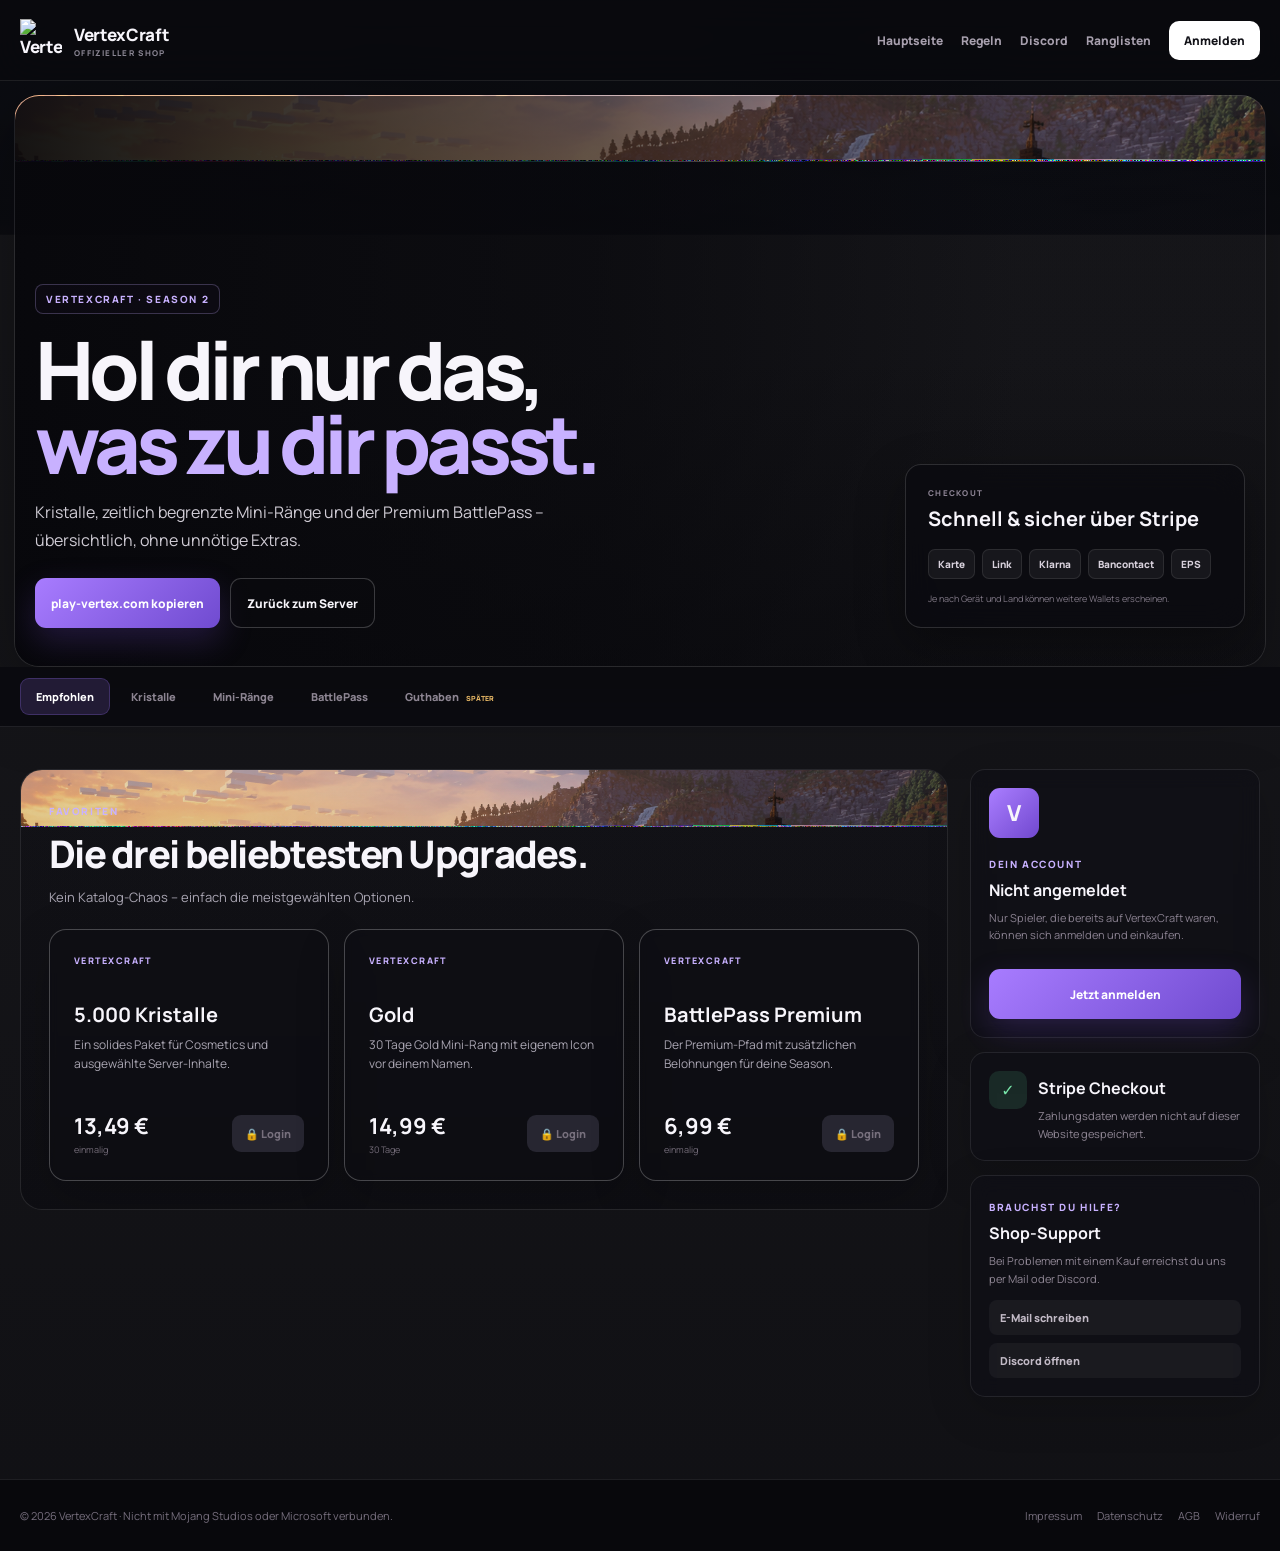
==== index.html @ 0a796921 "Expose shop category artwork through transparent products" ====
<!DOCTYPE html><html lang="de"><head><meta charset="UTF-8"><meta name="viewport" content="width=device-width,initial-scale=1.0"><meta name="description" content="Offizieller VertexCraft Shop – Kristalle, Mini-Ränge und Premium BattlePass."><meta name="theme-color" content="#09070d"><title>VertexCraft Shop</title><link rel="stylesheet" href="shop-v3.css"><link rel="stylesheet" href="shop-v4.css?v=20260904-visible7"></head><body>
<header class="top"><div class="wrap"><a class="brand" href="https://web.play-vertex.com"><img src="https://web.play-vertex.com/assets/logo.png" alt="VertexCraft"><span>VertexCraft<small>OFFIZIELLER SHOP</small></span></a><nav class="head-links"><a class="home-link" href="https://web.play-vertex.com">Hauptseite</a><a href="https://web.play-vertex.com/regeln.html">Regeln</a><a href="https://discord.gg/gjDgG4X7yw" target="_blank" rel="noopener">Discord</a><button class="login-btn" id="loginButton">Anmelden</button><button class="account-btn" id="accountButton"></button></nav></div></header>

<section class="hero"><div class="hero-shade"></div><div class="wrap hero-grid"><div class="hero-copy"><span class="badge">VERTEXCRAFT · SEASON 2</span><h1>Hol dir nur das,<br><em>was zu dir passt.</em></h1><p>Kristalle, zeitlich begrenzte Mini-Ränge und der Premium BattlePass – übersichtlich, ohne unnötige Extras.</p><div class="hero-actions"><button class="primary" data-copy="play-vertex.com">play-vertex.com kopieren</button><a class="secondary" href="https://web.play-vertex.com">Zurück zum Server</a></div></div><div class="payment-card"><span>CHECKOUT</span><strong>Schnell & sicher über Stripe</strong><div class="paychips"><i>Karte</i><i>Link</i><i>Klarna</i><i>Bancontact</i><i>EPS</i></div><small>Je nach Gerät und Land können weitere Wallets erscheinen.</small></div></div></section>
<div class="success" id="successBox"></div>

<nav class="categorybar"><div class="wrap tabs"><button class="tab active" data-tab="offers">Empfohlen</button><button class="tab" data-tab="currency">Kristalle</button><button class="tab" data-tab="ranks">Mini-Ränge</button><button class="tab" data-tab="battlepass">BattlePass</button><button class="tab" data-tab="credit">Guthaben <span class="newdot">SPÄTER</span></button></div></nav>

<main class="wrap layout"><section class="content">
<div class="panel active" data-panel="offers"><div class="section-head"><div><span class="section-kicker">FAVORITEN</span><h2>Die drei beliebtesten Upgrades.</h2><p>Kein Katalog-Chaos – einfach die meistgewählten Optionen.</p></div></div><div class="products featured-products">
<article class="product currency-card"><div class="product-top currency"><span class="label">KRISTALLE</span><span class="best">BELIEBT</span></div><div class="product-body"><h3>5.000 Kristalle</h3><p>Ein solides Paket für Cosmetics und ausgewählte Server-Inhalte.</p><div class="price-row"><div class="price"><strong>13,49 €</strong><small>einmalig</small></div><button class="buy-btn" data-url="https://buy.stripe.com/eVqbITbGl3WGeiU0z8dMI0h">Kaufen</button></div></div></article>
<article class="product gold-card"><div class="product-top champion rank"><span class="label">MINI-RANG</span><span class="best">TOP</span></div><div class="product-body"><h3>Gold</h3><p>30 Tage Gold Mini-Rang mit eigenem Icon vor deinem Namen.</p><div class="price-row"><div class="price"><strong>14,99 €</strong><small>30 Tage</small></div><button class="buy-btn" data-url="https://buy.stripe.com/aFa14f11HeBkgr26XwdMI0d">Kaufen</button></div></div></article>
<article class="product pass-card"><div class="product-top pass"><span class="label">SEASON 2</span></div><div class="product-body"><h3>BattlePass Premium</h3><p>Der Premium-Pfad mit zusätzlichen Belohnungen für deine Season.</p><div class="price-row"><div class="price"><strong>6,99 €</strong><small>einmalig</small></div><button class="buy-btn" data-url="https://buy.stripe.com/bJe00b8u9bp8deQ5TsdMI0j">Kaufen</button></div></div></article>
</div></div>

<div class="panel" data-panel="currency"><div class="section-head"><div><span class="section-kicker">PREMIUM-WÄHRUNG</span><h2>Kristalle</h2><p>Vier Paketgrößen – von klein bis groß.</p></div></div><div class="products four">
<article class="product"><div class="product-top currency"><span class="label">1.000</span></div><div class="product-body"><h3>1.000 Kristalle</h3><p>Für einen kleinen Boost.</p><div class="price-row"><div class="price"><strong>3,49 €</strong><small>einmalig</small></div><button class="buy-btn" data-url="https://buy.stripe.com/bJe4grbGl3WG5Mo3LkdMI0f">Kaufen</button></div></div></article>
<article class="product"><div class="product-top currency"><span class="label">2.500</span></div><div class="product-body"><h3>2.500 Kristalle</h3><p>Mehr Spielraum für deine nächsten Inhalte.</p><div class="price-row"><div class="price"><strong>7,49 €</strong><small>einmalig</small></div><button class="buy-btn" data-url="https://buy.stripe.com/5kQ00b39P9h01w80z8dMI0g">Kaufen</button></div></div></article>
<article class="product"><div class="product-top currency"><span class="label">5.000</span><span class="best">BELIEBT</span></div><div class="product-body"><h3>5.000 Kristalle</h3><p>Das Paket für aktive Spieler.</p><div class="price-row"><div class="price"><strong>13,49 €</strong><small>einmalig</small></div><button class="buy-btn" data-url="https://buy.stripe.com/eVqbITbGl3WGeiU0z8dMI0h">Kaufen</button></div></div></article>
<article class="product"><div class="product-top currency"><span class="label">10.000</span></div><div class="product-body"><h3>10.000 Kristalle</h3><p>Das größte verfügbare Kristall-Paket.</p><div class="price-row"><div class="price"><strong>23,99 €</strong><small>einmalig</small></div><button class="buy-btn" data-url="https://buy.stripe.com/aFa4gr11Hctcgr2fu2dMI0i">Kaufen</button></div></div></article>
</div></div>

<div class="panel" data-panel="ranks"><div class="section-head"><div><span class="section-kicker">30 TAGE</span><h2>Mini-Ränge</h2><p>Ein kleines sichtbares Extra vor deinem Namen – unabhängig von deinem normalen Server-Rang.</p></div></div><div class="products">
<article class="product bronze-card"><div class="product-top elite rank"><span class="label">BRONZE</span></div><div class="product-body"><h3>Bronze</h3><p>Kupferbarren-Icon vor deinem Namen.</p><div class="price-row"><div class="price"><strong>8,99 €</strong><small>30 Tage</small></div><button class="buy-btn" data-url="https://buy.stripe.com/dRm6ozeSxeBkcaMdlUdMI0c">Kaufen</button></div></div></article>
<article class="product gold-card"><div class="product-top champion rank"><span class="label">GOLD</span><span class="best">BELIEBT</span></div><div class="product-body"><h3>Gold</h3><p>Goldbarren-Icon vor deinem Namen.</p><div class="price-row"><div class="price"><strong>14,99 €</strong><small>30 Tage</small></div><button class="buy-btn" data-url="https://buy.stripe.com/aFa14f11HeBkgr26XwdMI0d">Kaufen</button></div></div></article>
<article class="product diamond-card"><div class="product-top mythos rank"><span class="label">DIAMOND</span></div><div class="product-body"><h3>Diamond</h3><p>Diamant-Icon vor deinem Namen.</p><div class="price-row"><div class="price"><strong>21,99 €</strong><small>30 Tage</small></div><button class="buy-btn" data-url="https://buy.stripe.com/cNi00bdOt2SC8YA4PodMI0e">Kaufen</button></div></div></article>
</div></div>

<div class="panel" data-panel="battlepass"><div class="section-head"><div><span class="section-kicker">SEASON 2</span><h2>BattlePass Premium</h2><p>Für Spieler, die ihre Season mit zusätzlichen Rewards erweitern möchten.</p></div></div><div class="battlepass-showcase"><div><span>PREMIUM TRACK</span><h3>Mehr aus deinen Quests holen.</h3><p>Schalte den Premium-Pfad frei und sichere dir zusätzliche BattlePass-Belohnungen während Season 2.</p><div class="price-row"><div class="price"><strong>6,99 €</strong><small>einmalig</small></div><button class="buy-btn" data-url="https://buy.stripe.com/bJe00b8u9bp8deQ5TsdMI0j">Kaufen</button></div></div></div></div>

<div class="panel" data-panel="credit"><div class="empty"><div class="big">◇</div><h3>Guthaben kommt später</h3><p>Geschenkguthaben ist aktuell noch nicht aktiv.</p></div></div>
</section>

<aside class="sidebar"><div class="sidebox profile-box"><div class="profile-icon">V</div><span class="side-kicker">DEIN ACCOUNT</span><h3 id="profileName">Nicht angemeldet</h3><div class="profile-hint" id="profileHint">Melde dich mit deinem Minecraft-Spielernamen an, um kaufen zu können.</div><button class="primary wide" id="sideLogin">Jetzt anmelden</button></div><div class="sidebox"><div class="secure"><div class="secure-icon">✓</div><div><h3>Stripe Checkout</h3><p>Zahlungsdaten werden nicht auf dieser Website gespeichert.</p></div></div></div><div class="sidebox"><span class="side-kicker">BRAUCHST DU HILFE?</span><h3>Shop-Support</h3><p>Bei Problemen mit einem Kauf erreichst du uns per Mail oder Discord.</p><div class="help-links"><a href="mailto:vertexcrafts1@gmail.com">E-Mail schreiben</a><a href="https://discord.gg/gjDgG4X7yw" target="_blank" rel="noopener">Discord öffnen</a></div></div></aside>
</main>

<footer class="footer"><div class="wrap"><span>© 2026 VertexCraft · Nicht mit Mojang Studios oder Microsoft verbunden.</span><nav><a href="https://web.play-vertex.com/impressum.html">Impressum</a><a href="https://web.play-vertex.com/datenschutz.html">Datenschutz</a><a href="https://web.play-vertex.com/agb.html">AGB</a><a href="https://web.play-vertex.com/widerruf.html">Widerruf</a></nav></div></footer>

<div class="modal" id="loginModal"><div class="modal-card"><span class="badge">SPIELER LOGIN</span><h2>Minecraft-Spielername</h2><p>Gib den Spielernamen ein, für den du einkaufen möchtest.</p><input class="input" id="loginInput" maxlength="32" placeholder="z. B. Gamefly03h" autocomplete="off"><div class="modal-actions"><button class="cancel" id="loginCancel">Abbrechen</button><button class="save" id="loginSave">Anmelden</button></div><p class="login-note">Dein Spielername wird mit VertexCraft abgeglichen.</p></div></div>
<script src="shop-v3.js"></script></body></html>
---- shop-v3.css ----
:root{--bg:#09070d;--panel:rgba(16,12,21,.9);--panel2:#17121f;--line:rgba(255,255,255,.09);--text:#f8f6fb;--muted:#a79eac;--purple:#9b6dff;--purple2:#d2b8ff;--green:#66e3a3;--gold:#f0c078;--shadow:0 24px 70px rgba(0,0,0,.35)}*{box-sizing:border-box}html{scroll-behavior:smooth}body{margin:0;background:#09070d;color:var(--text);font-family:Inter,Segoe UI,Arial,sans-serif;overflow-x:hidden}body:before{content:"";position:fixed;inset:0;z-index:-3;background:linear-gradient(rgba(9,7,13,.9),rgba(9,7,13,.96)),url('https://web.play-vertex.com/assets/vertex-world.svg') center/cover fixed}body:after{content:"";position:fixed;inset:0;z-index:-2;pointer-events:none;background:radial-gradient(circle at 18% 12%,rgba(155,109,255,.12),transparent 27%),radial-gradient(circle at 84% 16%,rgba(240,184,135,.08),transparent 22%),linear-gradient(rgba(255,255,255,.012) 1px,transparent 1px),linear-gradient(90deg,rgba(255,255,255,.012) 1px,transparent 1px);background-size:auto,auto,34px 34px,34px 34px}a{text-decoration:none;color:inherit}button,input{font:inherit}.wrap{width:min(1180px,calc(100% - 32px));margin:auto}.top{position:sticky;top:0;z-index:60;padding:12px 0;background:rgba(9,7,13,.75);backdrop-filter:blur(20px);border-bottom:1px solid rgba(255,255,255,.06)}.top .wrap{min-height:58px;display:flex;align-items:center;justify-content:space-between;gap:22px}.brand{display:flex;align-items:center;gap:12px;font-weight:950;font-size:18px;letter-spacing:-.02em}.brand img{width:44px;height:44px;object-fit:contain;filter:drop-shadow(0 0 15px rgba(155,109,255,.28))}.brand small{display:block;color:#887f8e;font-size:8px;letter-spacing:.17em;margin-top:1px}.head-links{display:flex;align-items:center;gap:15px;color:#a8a0ae;font-weight:800;font-size:12px}.head-links a:hover{color:#fff}.login-btn,.account-btn{border:1px solid rgba(255,255,255,.11);background:rgba(255,255,255,.05);color:#fff;padding:10px 14px;border-radius:11px;cursor:pointer;font-weight:900}.account-btn{display:none}.hero{position:relative;min-height:520px;overflow:hidden;border-bottom:1px solid rgba(255,255,255,.08);background:url('https://web.play-vertex.com/assets/portal-world.svg') center 44%/cover no-repeat}.hero-shade{position:absolute;inset:0;background:linear-gradient(90deg,rgba(7,6,10,.96) 0%,rgba(7,6,10,.8) 42%,rgba(7,6,10,.18) 75%),linear-gradient(0deg,rgba(7,6,10,.88),transparent 46%),radial-gradient(circle at 78% 30%,rgba(245,188,143,.11),transparent 24%)}.hero-grid{position:relative;z-index:2;min-height:520px;display:grid;grid-template-columns:minmax(0,1fr) 360px;gap:55px;align-items:end;padding-top:60px;padding-bottom:54px}.hero-copy{max-width:720px}.badge,.section-kicker,.side-kicker{font-size:9px;font-weight:950;letter-spacing:.16em;color:#c8adff}.badge{display:inline-flex;padding:7px 10px;border:1px solid rgba(200,173,255,.2);border-radius:999px;background:rgba(155,109,255,.08)}.hero h1{font-size:clamp(54px,6.8vw,90px);line-height:.9;letter-spacing:-.067em;margin:18px 0 18px}.hero h1 em{font-style:normal;background:linear-gradient(100deg,#fff 5%,#dcc9ff 52%,#ad7dff 100%);-webkit-background-clip:text;background-clip:text;color:transparent}.hero p{max-width:620px;color:#c4bcc8;line-height:1.75;font-size:15px}.hero-actions{display:flex;gap:10px;margin-top:24px;flex-wrap:wrap}.primary,.secondary{display:inline-flex;align-items:center;justify-content:center;min-height:46px;padding:0 16px;border-radius:11px;font-size:12px;font-weight:950;cursor:pointer}.primary{border:0;background:linear-gradient(135deg,#9e70ff,#7444db);color:#fff;box-shadow:0 14px 35px rgba(116,68,219,.25)}.secondary{border:1px solid rgba(255,255,255,.12);background:rgba(10,8,14,.58)}.payment-card{align-self:end;padding:22px;border:1px solid rgba(255,255,255,.11);border-radius:22px;background:rgba(10,8,14,.64);backdrop-filter:blur(16px);box-shadow:0 20px 60px rgba(0,0,0,.24)}.payment-card>span{display:block;color:#8d8494;font-size:8px;font-weight:950;letter-spacing:.16em}.payment-card>strong{display:block;margin-top:9px;font-size:22px;line-height:1.2}.paychips{display:flex;flex-wrap:wrap;gap:7px;margin-top:18px}.paychips i{font-style:normal;padding:7px 9px;border:1px solid rgba(255,255,255,.09);border-radius:9px;background:rgba(255,255,255,.04);color:#d8d1dc;font-size:10px;font-weight:900}.payment-card small{display:block;margin-top:13px;color:#817987;font-size:9px;line-height:1.5}.success{display:none;margin:18px auto 0;width:min(1180px,calc(100% - 32px));border:1px solid rgba(102,227,163,.3);background:rgba(102,227,163,.08);color:#c3f5d7;border-radius:12px;padding:13px 15px;font-size:12px;font-weight:850}.success.show{display:block}.categorybar{position:sticky;top:82px;z-index:50;background:rgba(12,9,16,.87);backdrop-filter:blur(18px);border-bottom:1px solid rgba(255,255,255,.07)}.tabs{display:flex;gap:5px;overflow-x:auto;padding:10px 0}.tab{white-space:nowrap;border:0;background:transparent;color:#8d8592;border-radius:10px;padding:11px 15px;font-size:11px;font-weight:950;cursor:pointer}.tab:hover{color:#fff;background:rgba(255,255,255,.04)}.tab.active{color:#fff;background:rgba(155,109,255,.14);box-shadow:inset 0 0 0 1px rgba(155,109,255,.22)}.newdot{font-size:7px;color:var(--gold);margin-left:5px}.layout{display:grid;grid-template-columns:minmax(0,1fr) 285px;gap:24px;padding:38px 0 82px}.panel{display:none}.panel.active{display:block}.section-head{display:flex;align-items:end;justify-content:space-between;gap:20px;margin-bottom:22px}.section-head h2{margin:7px 0 0;font-size:34px;letter-spacing:-.045em}.section-head p{margin:8px 0 0;color:var(--muted);font-size:12px;line-height:1.55}.products{display:grid;grid-template-columns:repeat(3,1fr);gap:14px}.products.four{grid-template-columns:repeat(2,1fr)}.product{position:relative;overflow:hidden;border:1px solid var(--line);border-radius:20px;background:linear-gradient(160deg,rgba(24,19,31,.94),rgba(13,10,17,.95));min-height:315px;display:flex;flex-direction:column;transition:.22s ease;box-shadow:0 20px 55px rgba(0,0,0,.18)}.product:hover{transform:translateY(-4px);border-color:rgba(191,157,255,.24);box-shadow:0 28px 70px rgba(0,0,0,.25)}.product-top{height:142px;display:flex;align-items:center;justify-content:center;position:relative;overflow:hidden;background:radial-gradient(circle at 50% 55%,rgba(155,109,255,.18),transparent 62%)}.product-top:after{content:"";position:absolute;inset:0;background:linear-gradient(180deg,transparent 50%,rgba(9,7,13,.6))}.product-top.currency:before{content:"✦";font-size:74px;color:#d0bbff;text-shadow:0 0 34px rgba(155,109,255,.58)}.product-top.elite:before{content:"◫"}.product-top.champion:before{content:"▰"}.product-top.mythos:before{content:"◆"}.product-top.rank:before{font-size:66px;font-weight:950;color:#eadfff;text-shadow:0 0 30px rgba(155,109,255,.46)}.product-top.pass:before{content:"✦";font-size:70px;color:#f2e9ff;text-shadow:0 0 34px rgba(155,109,255,.55)}.bronze-card .product-top{background:radial-gradient(circle,rgba(191,119,74,.3),transparent 65%)}.gold-card .product-top{background:radial-gradient(circle,rgba(241,193,95,.3),transparent 65%)}.diamond-card .product-top{background:radial-gradient(circle,rgba(109,215,235,.27),transparent 65%)}.pass-card .product-top{background:radial-gradient(circle,rgba(155,109,255,.28),transparent 65%)}.label{position:absolute;z-index:2;left:12px;top:12px;padding:6px 8px;border-radius:8px;background:rgba(18,13,25,.76);border:1px solid rgba(255,255,255,.07);color:#ceb6ff;font-size:8px;font-weight:950;letter-spacing:.11em}.best{position:absolute;z-index:2;right:12px;top:12px;padding:6px 8px;border-radius:8px;background:rgba(72,51,20,.7);border:1px solid rgba(255,205,126,.13);color:#ffd88e;font-size:8px;font-weight:950;letter-spacing:.09em}.product-body{padding:19px;display:flex;flex:1;flex-direction:column}.product h3{font-size:20px;margin:0 0 7px}.product p{color:#948b9a;font-size:12px;line-height:1.6;margin:0 0 17px}.price-row{margin-top:auto;display:flex;align-items:center;justify-content:space-between;gap:10px}.price strong{font-size:23px}.price small{display:block;color:#756d7a;font-size:9px;margin-top:2px}.buy-btn{border:0;border-radius:10px;padding:11px 13px;background:linear-gradient(135deg,#8d5fe9,#7040d2);color:#fff;font-weight:950;font-size:11px;cursor:pointer;box-shadow:0 10px 24px rgba(112,64,210,.18)}.buy-btn:hover{filter:brightness(1.08)}.buy-btn.locked{background:#24202b;color:#77707d;box-shadow:none;cursor:not-allowed}.battlepass-showcase{position:relative;overflow:hidden;min-height:420px;border:1px solid var(--line);border-radius:24px;background:linear-gradient(90deg,rgba(9,7,13,.94),rgba(9,7,13,.56)),url('https://web.play-vertex.com/assets/portal-world.svg') center/cover;box-shadow:var(--shadow);display:flex;align-items:end;padding:34px}.battlepass-showcase>div{max-width:600px}.battlepass-showcase span{font-size:9px;font-weight:950;letter-spacing:.15em;color:#c8adff}.battlepass-showcase h3{font-size:36px;letter-spacing:-.045em;margin:9px 0 9px}.battlepass-showcase p{color:#aaa0af;line-height:1.65;font-size:13px}.sidebar{display:grid;gap:14px;align-content:start}.sidebox{border:1px solid var(--line);border-radius:18px;background:rgba(16,12,21,.84);backdrop-filter:blur(12px);padding:18px;box-shadow:0 18px 50px rgba(0,0,0,.14)}.sidebox h3{margin:6px 0 8px;font-size:16px}.sidebox p{color:#908795;font-size:11px;line-height:1.6;margin:0}.profile-box{background:radial-gradient(circle at 88% 6%,rgba(155,109,255,.22),transparent 30%),rgba(16,12,21,.88)}.profile-icon{width:50px;height:50px;border-radius:13px;display:grid;place-items:center;background:linear-gradient(135deg,#a070ff,#6837c9);font-weight:950;font-size:22px;margin-bottom:13px}.profile-hint{color:#8b8291;font-size:11px;line-height:1.55;margin-bottom:14px}.wide{width:100%;margin-top:12px}.help-links{display:grid;gap:8px;margin-top:13px}.help-links a{padding:10px 11px;border-radius:9px;background:rgba(255,255,255,.045);color:#c2bac6;font-size:11px;font-weight:850}.help-links a:hover{background:rgba(255,255,255,.07);color:#fff}.secure{display:flex;gap:11px;align-items:flex-start}.secure-icon{width:38px;height:38px;flex:0 0 38px;border-radius:10px;display:grid;place-items:center;background:rgba(102,227,163,.12);color:#79e7ab}.empty{border:1px dashed rgba(255,255,255,.12);border-radius:20px;padding:60px 24px;text-align:center;background:rgba(14,11,18,.72)}.empty .big{font-size:44px;margin-bottom:12px;color:#c8adff}.empty h3{margin:0 0 8px}.empty p{color:#8f8794;font-size:12px}.footer{border-top:1px solid rgba(255,255,255,.07);background:rgba(8,6,11,.72);padding:28px 0;color:#766e7d;font-size:11px}.footer .wrap{display:flex;justify-content:space-between;gap:20px;flex-wrap:wrap}.footer nav{display:flex;gap:15px;flex-wrap:wrap}.modal{position:fixed;inset:0;background:rgba(3,3,6,.82);backdrop-filter:blur(10px);display:none;place-items:center;z-index:100;padding:20px}.modal.open{display:grid}.modal-card{width:min(430px,100%);border:1px solid rgba(255,255,255,.11);border-radius:22px;background:#15101c;box-shadow:0 35px 100px rgba(0,0,0,.55);padding:25px}.modal-card h2{margin:7px 0 9px;font-size:26px}.modal-card p{margin:0 0 20px;color:#99909f;line-height:1.55;font-size:12px}.input{width:100%;border:1px solid rgba(255,255,255,.11);border-radius:11px;background:#0d0a11;color:#fff;padding:13px 14px;outline:none}.input:focus{border-color:#8157df;box-shadow:0 0 0 3px rgba(129,87,223,.12)}.modal-actions{display:flex;gap:9px;margin-top:13px}.modal-actions button{flex:1;border:0;border-radius:10px;padding:12px;font-weight:950;cursor:pointer}.cancel{background:#24202a;color:#aaa2af}.save{background:linear-gradient(135deg,#9668f6,#7141d6);color:#fff}.login-note{font-size:10px!important;color:#716979!important;margin-top:12px!important}@media(max-width:930px){.hero-grid{grid-template-columns:1fr}.payment-card{display:none}.layout{grid-template-columns:1fr}.sidebar{grid-row:1}.products{grid-template-columns:repeat(2,1fr)}.head-links a:not(.home-link){display:none}}@media(max-width:620px){.top{padding:8px 0}.categorybar{top:74px}.brand{font-size:15px}.brand img{width:38px;height:38px}.hero,.hero-grid{min-height:610px}.hero-grid{padding-top:45px;padding-bottom:35px}.hero h1{font-size:50px}.hero p{font-size:13px}.hero-actions{display:grid}.hero-actions>*{width:100%}.layout{padding-top:24px}.products,.products.four{grid-template-columns:1fr}.section-head{align-items:flex-start;flex-direction:column}.product{min-height:290px}.battlepass-showcase{min-height:440px;padding:24px}.battlepass-showcase h3{font-size:31px}.footer .wrap{flex-direction:column}}
---- shop-v4.css ----
@import url('https://fonts.googleapis.com/css2?family=Manrope:wght@400;500;600;700;800&display=swap');
:root{--bg:#09090d;--panel:#111118;--panel2:#171720;--line:rgba(255,255,255,.09);--text:#f7f5fb;--muted:#aaa6b3;--purple:#9b72ff;--purple2:#c8b1ff;--green:#72d5a0;--gold:#eebd68;--shadow:0 24px 80px rgba(0,0,0,.36)}
body{background:radial-gradient(circle at 76% 0,rgba(126,82,220,.12),transparent 28%),var(--bg);font-family:Manrope,system-ui,sans-serif}body:before,body:after{display:none}
.wrap{width:min(1240px,calc(100% - 40px))}.top{padding:11px 0;background:rgba(9,9,13,.8);border-color:var(--line);backdrop-filter:blur(20px)}.top .wrap{min-height:58px}.brand{font-size:17px}.brand img{width:42px;height:42px;filter:none}.brand small{color:#898592}.head-links{gap:18px;font-size:12px}.login-btn,.account-btn{border-color:var(--line);border-radius:10px;background:#fff;color:#121218}.login-btn:hover,.account-btn:hover{background:var(--purple2)}
.hero{width:min(1360px,calc(100% - 28px));min-height:570px;margin:14px auto 0;overflow:hidden;border:1px solid var(--line);border-radius:25px;background:url('assets/shop-hero-v2.png') center/cover no-repeat;box-shadow:var(--shadow)}.hero-shade{background:linear-gradient(90deg,rgba(7,7,11,.94),rgba(7,7,11,.62) 47%,rgba(7,7,11,.08) 80%),linear-gradient(0deg,rgba(7,7,11,.42),transparent 55%)}.hero-grid{min-height:570px;grid-template-columns:minmax(0,1fr) 340px;padding-top:65px;padding-bottom:38px}.badge,.section-kicker,.side-kicker{color:var(--purple2);font-size:10px}.badge{border-color:rgba(200,177,255,.25);border-radius:8px;background:rgba(18,13,27,.44)}.hero h1{max-width:760px;margin:18px 0;font-size:clamp(52px,6.3vw,88px);font-weight:800;line-height:.92;letter-spacing:-.065em}.hero h1 em{color:var(--purple2);font-style:normal;background:none;-webkit-text-fill-color:initial}.hero p{max-width:610px;color:#d0ccd5;font-size:16px}.primary,.secondary{min-height:50px;border-radius:11px}.primary{background:linear-gradient(135deg,#a87cff,#704bd0);box-shadow:0 13px 32px rgba(111,72,199,.25)}.secondary{border-color:rgba(255,255,255,.2);background:rgba(11,10,15,.5)}.payment-card{padding:22px;border-color:rgba(255,255,255,.14);border-radius:16px;background:rgba(11,10,16,.72);box-shadow:0 18px 50px rgba(0,0,0,.32)}.payment-card>strong{font-size:20px}.paychips i{border-color:var(--line);border-radius:7px;background:rgba(255,255,255,.05)}
.categorybar{top:80px;background:rgba(10,10,15,.9);border-color:var(--line)}.tabs{padding:11px 0}.tab{border-radius:9px;padding:11px 16px}.tab.active{background:rgba(155,114,255,.16);box-shadow:inset 0 0 0 1px rgba(155,114,255,.24)}.layout{grid-template-columns:minmax(0,1fr) 290px;gap:22px;padding-top:42px}.section-head h2{font-size:38px;font-weight:800}.section-head p{font-size:13px}.products{gap:15px}.product{min-height:370px;border-color:var(--line);border-radius:17px;background:linear-gradient(145deg,var(--panel2),var(--panel));box-shadow:0 17px 50px rgba(0,0,0,.18)}.product:hover{transform:translateY(-5px);border-color:rgba(176,143,255,.32);box-shadow:0 28px 70px rgba(0,0,0,.3)}.product-top{height:190px;background-position:center;background-size:cover!important}.product-top:before{display:none!important}.product-top:after{background:linear-gradient(180deg,transparent 52%,rgba(12,11,17,.7))}.product-top.currency{background:url('assets/shop-crystals-v2.png') center 48%/cover}.product-top.rank{background:url('assets/shop-ranks-v2.png') center/cover}.product-top.pass{background:url('assets/shop-battlepass-v2.png') center/cover}.label,.best{top:13px;padding:7px 9px;border-radius:7px;background:rgba(10,9,14,.78);backdrop-filter:blur(8px)}.product-body{padding:20px}.product h3{font-size:20px}.product p{color:var(--muted);font-size:12px}.price strong{font-size:22px}.buy-btn{border-radius:9px;background:linear-gradient(135deg,#9c70f7,#7047cf);box-shadow:none}.buy-btn.locked{background:#272631}.battlepass-showcase{min-height:470px;border-color:var(--line);border-radius:18px;background:linear-gradient(90deg,rgba(8,8,12,.92),rgba(8,8,12,.24)),url('assets/shop-battlepass-v2.png') center/cover;box-shadow:var(--shadow)}.battlepass-showcase h3{font-size:40px}.sidebox{border-color:var(--line);border-radius:15px;background:var(--panel);box-shadow:0 14px 45px rgba(0,0,0,.16)}.profile-box{background:linear-gradient(145deg,rgba(155,114,255,.16),transparent 50%),var(--panel)}.profile-icon{border-radius:11px;background:linear-gradient(135deg,#aa7eff,#7148cf)}.help-links a{border-radius:8px}.modal-card{border-color:var(--line);border-radius:17px;background:#15151d}.input{border-radius:10px;background:#0c0c11}.footer{background:#08080c;border-color:var(--line)}
@media(max-width:930px){.hero{width:calc(100% - 20px)}.hero-grid{grid-template-columns:1fr}.layout{grid-template-columns:1fr}.sidebar{grid-row:1}.products{grid-template-columns:repeat(2,1fr)}}
@media(max-width:620px){.wrap{width:calc(100% - 24px)}.hero{min-height:650px;border-radius:18px}.hero-shade{background:linear-gradient(0deg,rgba(7,7,11,.96),rgba(7,7,11,.74) 57%,rgba(7,7,11,.12))}.hero-grid{min-height:650px;padding-top:180px}.hero h1{font-size:49px}.hero p{font-size:14px}.products,.products.four{grid-template-columns:1fr}.product{min-height:350px}.product-top{height:185px}.categorybar{top:74px}.battlepass-showcase{min-height:450px}}

/* reliable category imagery */
body{background:linear-gradient(rgba(9,9,13,.94),rgba(9,9,13,.97)),url('assets/shop-scroll-bg.png') center top/cover fixed no-repeat}
.hero{background-image:url('assets/shop-hero-v2.png')!important;background-position:center!important;background-size:cover!important}
.product-top{display:flex!important;flex:0 0 190px!important;width:100%;height:190px!important;min-height:190px!important;background-repeat:no-repeat!important;background-size:cover!important}
.product-top.currency{background-image:url('assets/shop-crystals-v2.png')!important;background-position:center 52%!important}
.product-top.rank{background-image:url('assets/shop-ranks-v2.png')!important;background-position:center!important}
.product-top.pass{background-image:url('assets/shop-battlepass-v2.png')!important;background-position:center 55%!important}
.product-body{flex:1 0 auto}
.battlepass-showcase{background-image:linear-gradient(90deg,rgba(8,8,12,.92),rgba(8,8,12,.2)),url('assets/shop-battlepass-v2.png')!important}
@media(max-width:620px){body{background-attachment:scroll}.product-top{flex-basis:185px!important;height:185px!important;min-height:185px!important}}

/* hard media-row fix: product copy can no longer shrink its image */
.products>.product{display:grid!important;grid-template-rows:190px minmax(180px,auto)!important;align-content:stretch!important;min-height:0!important}
.products>.product>.product-top{grid-row:1!important;display:block!important;width:100%!important;height:190px!important;min-height:190px!important;max-height:190px!important;overflow:hidden!important;flex:none!important}
.products>.product>.product-body{grid-row:2!important;display:flex!important;min-width:0!important;min-height:180px!important;flex-direction:column!important;background:var(--panel)!important}
.product-top.currency,.product-top.rank,.product-top.pass{background-size:cover!important;background-repeat:no-repeat!important}
.battlepass-showcase{min-height:470px!important;background-size:cover!important;background-position:center!important}
@media(max-width:620px){.products>.product{grid-template-rows:200px minmax(170px,auto)!important}.products>.product>.product-top{height:200px!important;min-height:200px!important;max-height:200px!important}}

/* artwork sits behind product blocks instead of being cropped inside them */
.content>.panel{position:relative;isolation:isolate;overflow:hidden;padding:28px;border:1px solid var(--line);border-radius:22px;background:rgba(10,10,15,.76);backdrop-filter:blur(14px)}
.content>.panel::before{content:"";position:absolute;inset:0;z-index:-2;background-position:center;background-size:cover;background-repeat:no-repeat;opacity:.48}
.content>.panel::after{content:"";position:absolute;inset:0;z-index:-1;background:linear-gradient(180deg,rgba(8,8,12,.46),rgba(8,8,12,.9))}
.content>.panel[data-panel="offers"]::before{background-image:url('assets/shop-hero-v2.png')}
.content>.panel[data-panel="currency"]::before{background-image:url('assets/shop-crystals-v2.png')}
.content>.panel[data-panel="ranks"]::before{background-image:url('assets/shop-ranks-v2.png')}
.content>.panel[data-panel="battlepass"]::before{background-image:url('assets/shop-battlepass-v2.png')}
.content>.panel[data-panel="credit"]::before{background-image:url('assets/shop-scroll-bg.png')}
.products>.product{display:flex!important;min-height:250px!important;border-color:rgba(255,255,255,.14)!important;background:rgba(16,16,23,.88)!important;backdrop-filter:blur(12px)!important}
.products>.product>.product-top{display:none!important}
.products>.product>.product-body{display:flex!important;min-height:250px!important;padding:24px!important;background:transparent!important}
.product-body::before{content:"VERTEXCRAFT";display:block;margin-bottom:34px;color:var(--purple2);font-size:9px;font-weight:800;letter-spacing:.16em}
.battlepass-showcase{background:rgba(16,16,23,.86)!important;backdrop-filter:blur(12px)!important}
@media(max-width:620px){.content>.panel{padding:17px}.products>.product,.products>.product>.product-body{min-height:230px!important}}

/* make category artwork clearly visible behind the product blocks */
.content>.panel{background:rgba(9,9,14,.08)!important;backdrop-filter:none!important}
.content>.panel::before{opacity:.92!important}
.content>.panel::after{background:linear-gradient(180deg,rgba(8,8,12,.02),rgba(8,8,12,.22))!important}
.products>.product{border-color:rgba(255,255,255,.24)!important;background:rgba(13,13,19,.34)!important;backdrop-filter:blur(4px)!important}
.products>.product>.product-body{background:transparent!important}
.sidebar .sidebox{background:rgba(15,15,22,.7)!important;backdrop-filter:blur(10px)!important}
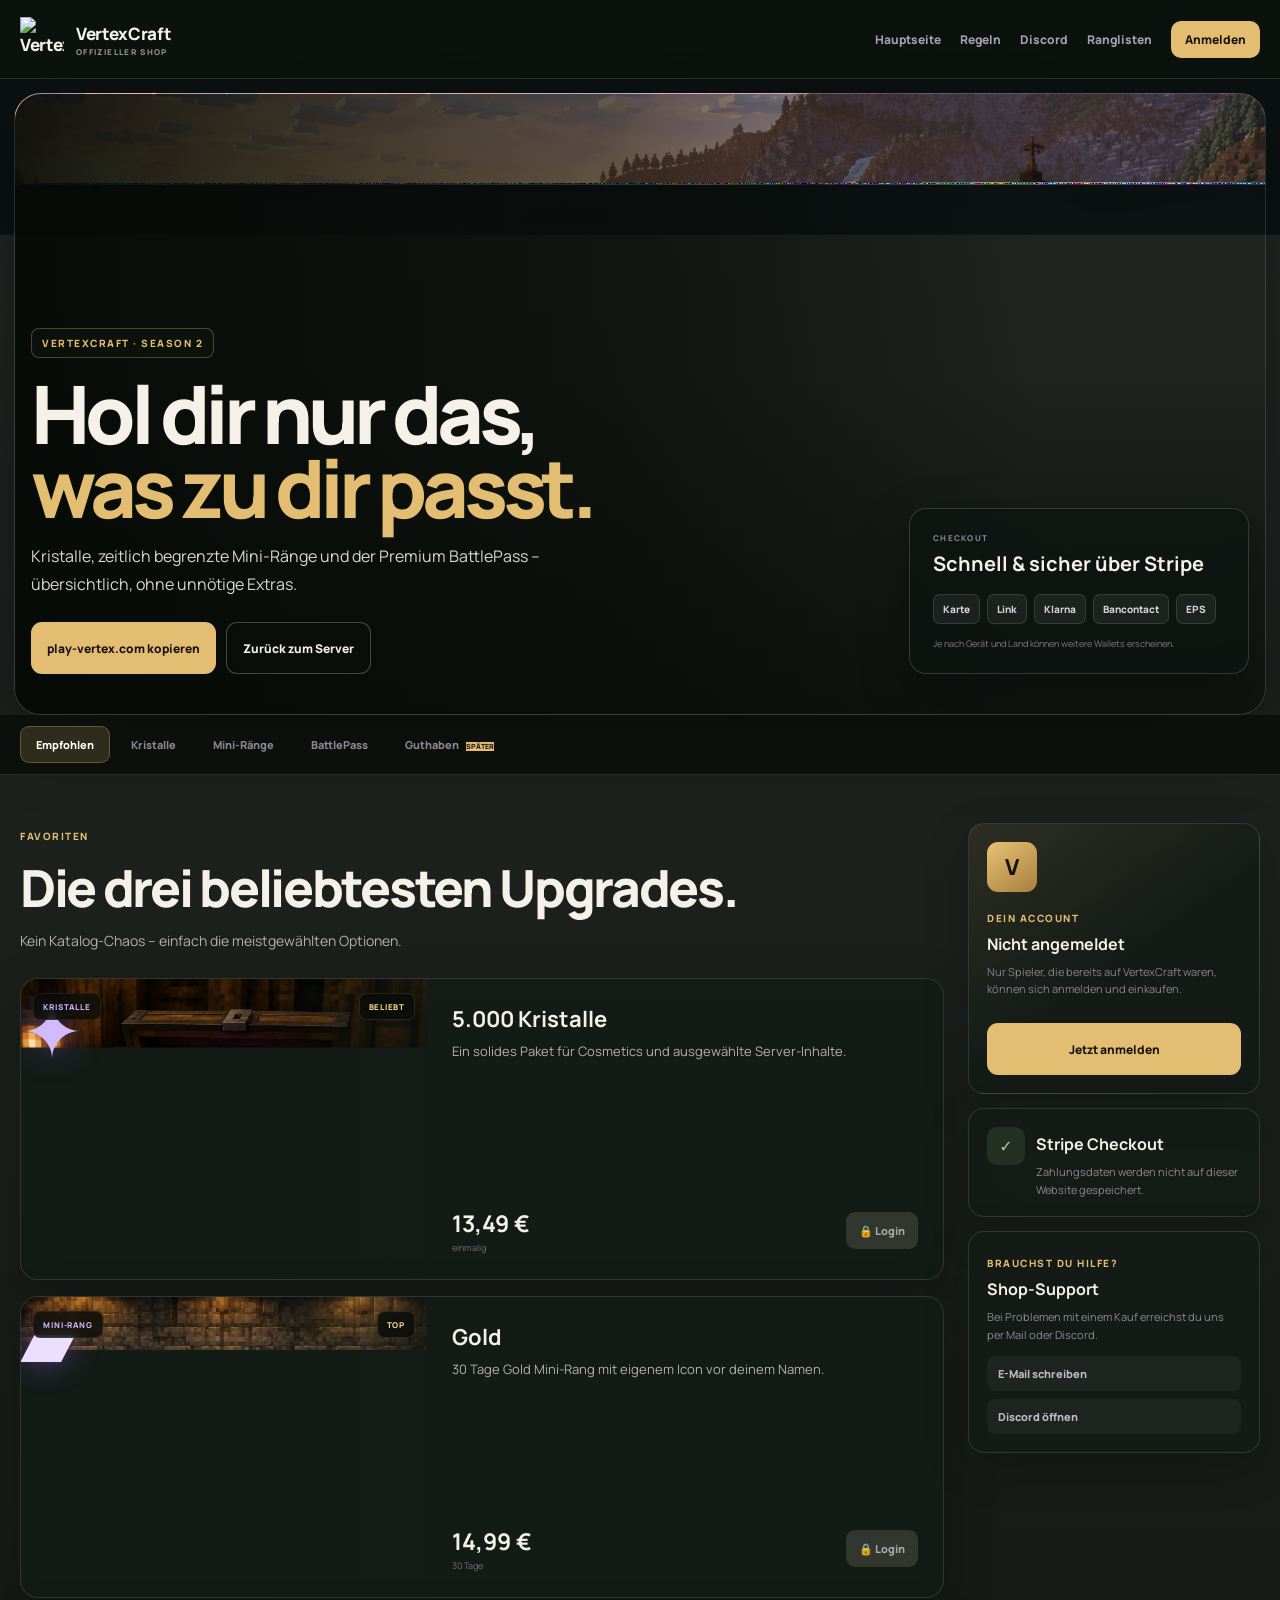
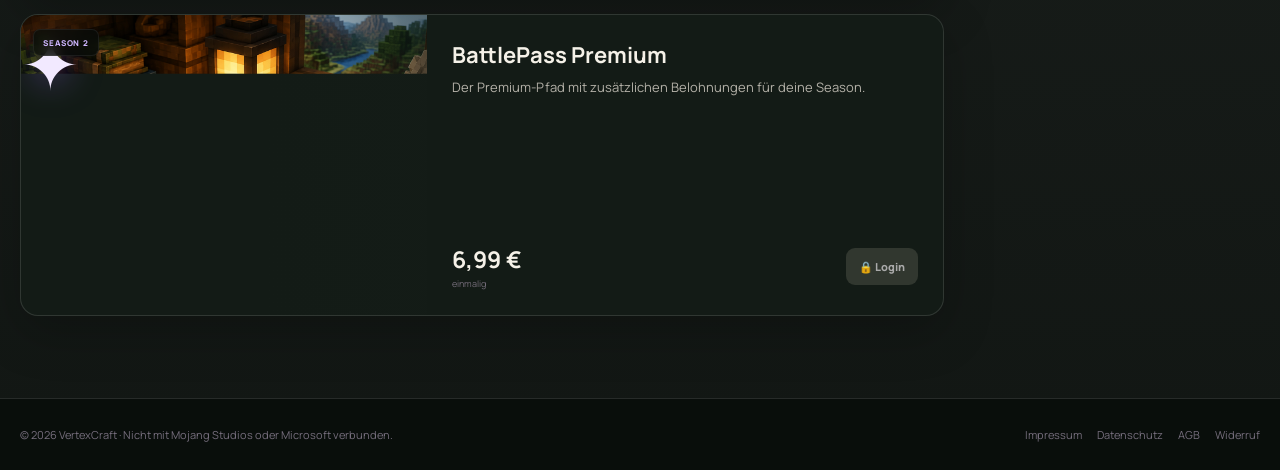
==== commit 3061951a: "Rebuild shop layout with full product artwork" ====
--- a/index.html
+++ b/index.html
@@ -1,4 +1,4 @@
-<!DOCTYPE html><html lang="de"><head><meta charset="UTF-8"><meta name="viewport" content="width=device-width,initial-scale=1.0"><meta name="description" content="Offizieller VertexCraft Shop – Kristalle, Mini-Ränge und Premium BattlePass."><meta name="theme-color" content="#09070d"><title>VertexCraft Shop</title><link rel="stylesheet" href="shop-v3.css"><link rel="stylesheet" href="shop-v4.css?v=20260904-visible7"></head><body>
+<!DOCTYPE html><html lang="de"><head><meta charset="UTF-8"><meta name="viewport" content="width=device-width,initial-scale=1.0"><meta name="description" content="Offizieller VertexCraft Shop – Kristalle, Mini-Ränge und Premium BattlePass."><meta name="theme-color" content="#09070d"><title>VertexCraft Shop</title><link rel="stylesheet" href="shop-v3.css"><link rel="stylesheet" href="shop-v4.css?v=20260904-rebuild1"></head><body>
 <header class="top"><div class="wrap"><a class="brand" href="https://web.play-vertex.com"><img src="https://web.play-vertex.com/assets/logo.png" alt="VertexCraft"><span>VertexCraft<small>OFFIZIELLER SHOP</small></span></a><nav class="head-links"><a class="home-link" href="https://web.play-vertex.com">Hauptseite</a><a href="https://web.play-vertex.com/regeln.html">Regeln</a><a href="https://discord.gg/gjDgG4X7yw" target="_blank" rel="noopener">Discord</a><button class="login-btn" id="loginButton">Anmelden</button><button class="account-btn" id="accountButton"></button></nav></div></header>
 
 <section class="hero"><div class="hero-shade"></div><div class="wrap hero-grid"><div class="hero-copy"><span class="badge">VERTEXCRAFT · SEASON 2</span><h1>Hol dir nur das,<br><em>was zu dir passt.</em></h1><p>Kristalle, zeitlich begrenzte Mini-Ränge und der Premium BattlePass – übersichtlich, ohne unnötige Extras.</p><div class="hero-actions"><button class="primary" data-copy="play-vertex.com">play-vertex.com kopieren</button><a class="secondary" href="https://web.play-vertex.com">Zurück zum Server</a></div></div><div class="payment-card"><span>CHECKOUT</span><strong>Schnell & sicher über Stripe</strong><div class="paychips"><i>Karte</i><i>Link</i><i>Klarna</i><i>Bancontact</i><i>EPS</i></div><small>Je nach Gerät und Land können weitere Wallets erscheinen.</small></div></div></section>
--- a/shop-v4.css
+++ b/shop-v4.css
@@ -1,51 +1,11 @@
 @import url('https://fonts.googleapis.com/css2?family=Manrope:wght@400;500;600;700;800&display=swap');
-:root{--bg:#09090d;--panel:#111118;--panel2:#171720;--line:rgba(255,255,255,.09);--text:#f7f5fb;--muted:#aaa6b3;--purple:#9b72ff;--purple2:#c8b1ff;--green:#72d5a0;--gold:#eebd68;--shadow:0 24px 80px rgba(0,0,0,.36)}
-body{background:radial-gradient(circle at 76% 0,rgba(126,82,220,.12),transparent 28%),var(--bg);font-family:Manrope,system-ui,sans-serif}body:before,body:after{display:none}
-.wrap{width:min(1240px,calc(100% - 40px))}.top{padding:11px 0;background:rgba(9,9,13,.8);border-color:var(--line);backdrop-filter:blur(20px)}.top .wrap{min-height:58px}.brand{font-size:17px}.brand img{width:42px;height:42px;filter:none}.brand small{color:#898592}.head-links{gap:18px;font-size:12px}.login-btn,.account-btn{border-color:var(--line);border-radius:10px;background:#fff;color:#121218}.login-btn:hover,.account-btn:hover{background:var(--purple2)}
-.hero{width:min(1360px,calc(100% - 28px));min-height:570px;margin:14px auto 0;overflow:hidden;border:1px solid var(--line);border-radius:25px;background:url('assets/shop-hero-v2.png') center/cover no-repeat;box-shadow:var(--shadow)}.hero-shade{background:linear-gradient(90deg,rgba(7,7,11,.94),rgba(7,7,11,.62) 47%,rgba(7,7,11,.08) 80%),linear-gradient(0deg,rgba(7,7,11,.42),transparent 55%)}.hero-grid{min-height:570px;grid-template-columns:minmax(0,1fr) 340px;padding-top:65px;padding-bottom:38px}.badge,.section-kicker,.side-kicker{color:var(--purple2);font-size:10px}.badge{border-color:rgba(200,177,255,.25);border-radius:8px;background:rgba(18,13,27,.44)}.hero h1{max-width:760px;margin:18px 0;font-size:clamp(52px,6.3vw,88px);font-weight:800;line-height:.92;letter-spacing:-.065em}.hero h1 em{color:var(--purple2);font-style:normal;background:none;-webkit-text-fill-color:initial}.hero p{max-width:610px;color:#d0ccd5;font-size:16px}.primary,.secondary{min-height:50px;border-radius:11px}.primary{background:linear-gradient(135deg,#a87cff,#704bd0);box-shadow:0 13px 32px rgba(111,72,199,.25)}.secondary{border-color:rgba(255,255,255,.2);background:rgba(11,10,15,.5)}.payment-card{padding:22px;border-color:rgba(255,255,255,.14);border-radius:16px;background:rgba(11,10,16,.72);box-shadow:0 18px 50px rgba(0,0,0,.32)}.payment-card>strong{font-size:20px}.paychips i{border-color:var(--line);border-radius:7px;background:rgba(255,255,255,.05)}
-.categorybar{top:80px;background:rgba(10,10,15,.9);border-color:var(--line)}.tabs{padding:11px 0}.tab{border-radius:9px;padding:11px 16px}.tab.active{background:rgba(155,114,255,.16);box-shadow:inset 0 0 0 1px rgba(155,114,255,.24)}.layout{grid-template-columns:minmax(0,1fr) 290px;gap:22px;padding-top:42px}.section-head h2{font-size:38px;font-weight:800}.section-head p{font-size:13px}.products{gap:15px}.product{min-height:370px;border-color:var(--line);border-radius:17px;background:linear-gradient(145deg,var(--panel2),var(--panel));box-shadow:0 17px 50px rgba(0,0,0,.18)}.product:hover{transform:translateY(-5px);border-color:rgba(176,143,255,.32);box-shadow:0 28px 70px rgba(0,0,0,.3)}.product-top{height:190px;background-position:center;background-size:cover!important}.product-top:before{display:none!important}.product-top:after{background:linear-gradient(180deg,transparent 52%,rgba(12,11,17,.7))}.product-top.currency{background:url('assets/shop-crystals-v2.png') center 48%/cover}.product-top.rank{background:url('assets/shop-ranks-v2.png') center/cover}.product-top.pass{background:url('assets/shop-battlepass-v2.png') center/cover}.label,.best{top:13px;padding:7px 9px;border-radius:7px;background:rgba(10,9,14,.78);backdrop-filter:blur(8px)}.product-body{padding:20px}.product h3{font-size:20px}.product p{color:var(--muted);font-size:12px}.price strong{font-size:22px}.buy-btn{border-radius:9px;background:linear-gradient(135deg,#9c70f7,#7047cf);box-shadow:none}.buy-btn.locked{background:#272631}.battlepass-showcase{min-height:470px;border-color:var(--line);border-radius:18px;background:linear-gradient(90deg,rgba(8,8,12,.92),rgba(8,8,12,.24)),url('assets/shop-battlepass-v2.png') center/cover;box-shadow:var(--shadow)}.battlepass-showcase h3{font-size:40px}.sidebox{border-color:var(--line);border-radius:15px;background:var(--panel);box-shadow:0 14px 45px rgba(0,0,0,.16)}.profile-box{background:linear-gradient(145deg,rgba(155,114,255,.16),transparent 50%),var(--panel)}.profile-icon{border-radius:11px;background:linear-gradient(135deg,#aa7eff,#7148cf)}.help-links a{border-radius:8px}.modal-card{border-color:var(--line);border-radius:17px;background:#15151d}.input{border-radius:10px;background:#0c0c11}.footer{background:#08080c;border-color:var(--line)}
-@media(max-width:930px){.hero{width:calc(100% - 20px)}.hero-grid{grid-template-columns:1fr}.layout{grid-template-columns:1fr}.sidebar{grid-row:1}.products{grid-template-columns:repeat(2,1fr)}}
-@media(max-width:620px){.wrap{width:calc(100% - 24px)}.hero{min-height:650px;border-radius:18px}.hero-shade{background:linear-gradient(0deg,rgba(7,7,11,.96),rgba(7,7,11,.74) 57%,rgba(7,7,11,.12))}.hero-grid{min-height:650px;padding-top:180px}.hero h1{font-size:49px}.hero p{font-size:14px}.products,.products.four{grid-template-columns:1fr}.product{min-height:350px}.product-top{height:185px}.categorybar{top:74px}.battlepass-showcase{min-height:450px}}
-
-/* reliable category imagery */
-body{background:linear-gradient(rgba(9,9,13,.94),rgba(9,9,13,.97)),url('assets/shop-scroll-bg.png') center top/cover fixed no-repeat}
-.hero{background-image:url('assets/shop-hero-v2.png')!important;background-position:center!important;background-size:cover!important}
-.product-top{display:flex!important;flex:0 0 190px!important;width:100%;height:190px!important;min-height:190px!important;background-repeat:no-repeat!important;background-size:cover!important}
-.product-top.currency{background-image:url('assets/shop-crystals-v2.png')!important;background-position:center 52%!important}
-.product-top.rank{background-image:url('assets/shop-ranks-v2.png')!important;background-position:center!important}
-.product-top.pass{background-image:url('assets/shop-battlepass-v2.png')!important;background-position:center 55%!important}
-.product-body{flex:1 0 auto}
-.battlepass-showcase{background-image:linear-gradient(90deg,rgba(8,8,12,.92),rgba(8,8,12,.2)),url('assets/shop-battlepass-v2.png')!important}
-@media(max-width:620px){body{background-attachment:scroll}.product-top{flex-basis:185px!important;height:185px!important;min-height:185px!important}}
-
-/* hard media-row fix: product copy can no longer shrink its image */
-.products>.product{display:grid!important;grid-template-rows:190px minmax(180px,auto)!important;align-content:stretch!important;min-height:0!important}
-.products>.product>.product-top{grid-row:1!important;display:block!important;width:100%!important;height:190px!important;min-height:190px!important;max-height:190px!important;overflow:hidden!important;flex:none!important}
-.products>.product>.product-body{grid-row:2!important;display:flex!important;min-width:0!important;min-height:180px!important;flex-direction:column!important;background:var(--panel)!important}
-.product-top.currency,.product-top.rank,.product-top.pass{background-size:cover!important;background-repeat:no-repeat!important}
-.battlepass-showcase{min-height:470px!important;background-size:cover!important;background-position:center!important}
-@media(max-width:620px){.products>.product{grid-template-rows:200px minmax(170px,auto)!important}.products>.product>.product-top{height:200px!important;min-height:200px!important;max-height:200px!important}}
-
-/* artwork sits behind product blocks instead of being cropped inside them */
-.content>.panel{position:relative;isolation:isolate;overflow:hidden;padding:28px;border:1px solid var(--line);border-radius:22px;background:rgba(10,10,15,.76);backdrop-filter:blur(14px)}
-.content>.panel::before{content:"";position:absolute;inset:0;z-index:-2;background-position:center;background-size:cover;background-repeat:no-repeat;opacity:.48}
-.content>.panel::after{content:"";position:absolute;inset:0;z-index:-1;background:linear-gradient(180deg,rgba(8,8,12,.46),rgba(8,8,12,.9))}
-.content>.panel[data-panel="offers"]::before{background-image:url('assets/shop-hero-v2.png')}
-.content>.panel[data-panel="currency"]::before{background-image:url('assets/shop-crystals-v2.png')}
-.content>.panel[data-panel="ranks"]::before{background-image:url('assets/shop-ranks-v2.png')}
-.content>.panel[data-panel="battlepass"]::before{background-image:url('assets/shop-battlepass-v2.png')}
-.content>.panel[data-panel="credit"]::before{background-image:url('assets/shop-scroll-bg.png')}
-.products>.product{display:flex!important;min-height:250px!important;border-color:rgba(255,255,255,.14)!important;background:rgba(16,16,23,.88)!important;backdrop-filter:blur(12px)!important}
-.products>.product>.product-top{display:none!important}
-.products>.product>.product-body{display:flex!important;min-height:250px!important;padding:24px!important;background:transparent!important}
-.product-body::before{content:"VERTEXCRAFT";display:block;margin-bottom:34px;color:var(--purple2);font-size:9px;font-weight:800;letter-spacing:.16em}
-.battlepass-showcase{background:rgba(16,16,23,.86)!important;backdrop-filter:blur(12px)!important}
-@media(max-width:620px){.content>.panel{padding:17px}.products>.product,.products>.product>.product-body{min-height:230px!important}}
-
-/* make category artwork clearly visible behind the product blocks */
-.content>.panel{background:rgba(9,9,14,.08)!important;backdrop-filter:none!important}
-.content>.panel::before{opacity:.92!important}
-.content>.panel::after{background:linear-gradient(180deg,rgba(8,8,12,.02),rgba(8,8,12,.22))!important}
-.products>.product{border-color:rgba(255,255,255,.24)!important;background:rgba(13,13,19,.34)!important;backdrop-filter:blur(4px)!important}
-.products>.product>.product-body{background:transparent!important}
-.sidebar .sidebox{background:rgba(15,15,22,.7)!important;backdrop-filter:blur(10px)!important}
+:root{--bg:#0b100d;--panel:#151c17;--line:rgba(255,255,255,.12);--text:#f5f1e8;--muted:#b4b1a8;--gold:#e3bd72;--shadow:0 24px 70px rgba(0,0,0,.38)}
+*{box-sizing:border-box}body{margin:0;color:var(--text);font-family:Manrope,system-ui,sans-serif;background:linear-gradient(rgba(8,13,10,.89),rgba(8,13,10,.96)),url('assets/shop-scroll-bg.png') center top/cover fixed}body:before,body:after{display:none!important}.wrap{width:min(1240px,calc(100% - 32px))}
+.top{position:sticky;top:0;z-index:50;padding:10px 0;border-color:var(--line);background:rgba(12,18,14,.9);backdrop-filter:blur(18px)}.top .wrap{min-height:58px}.brand{font-size:17px}.brand img{width:44px;height:44px;filter:none}.brand small{color:#99968e}.head-links{gap:19px;font-size:12px}.login-btn,.account-btn{border:0;border-radius:10px;background:var(--gold);color:#17130c}
+.hero{width:min(1400px,calc(100% - 28px));min-height:620px;margin:14px auto 0;overflow:hidden;border:1px solid var(--line);border-radius:27px;background:url('assets/shop-hero-v2.png') center/cover no-repeat;box-shadow:var(--shadow)}.hero-shade{background:linear-gradient(90deg,rgba(6,10,7,.94),rgba(6,10,7,.62) 48%,rgba(6,10,7,.07) 82%),linear-gradient(0deg,rgba(6,10,7,.55),transparent 55%)}.hero-grid{min-height:620px;grid-template-columns:minmax(0,1fr) 340px;padding-top:72px;padding-bottom:40px}.badge,.section-kicker,.side-kicker{color:var(--gold);font-size:10px;letter-spacing:.15em}.badge{border-color:rgba(227,189,114,.3);border-radius:8px;background:rgba(19,22,16,.46)}.hero h1{max-width:760px;margin:18px 0;font-size:clamp(54px,6.3vw,90px);font-weight:800;line-height:.92;letter-spacing:-.065em}.hero h1 em{color:var(--gold);font-style:normal;background:none;-webkit-text-fill-color:initial}.hero p{max-width:610px;color:#dad6cc;font-size:16px}.primary,.secondary{min-height:52px;border-radius:11px}.primary{background:var(--gold);color:#17130c;box-shadow:none}.secondary{border-color:rgba(255,255,255,.24);background:rgba(11,16,12,.55)}.payment-card{padding:23px;border-color:rgba(255,255,255,.16);border-radius:17px;background:rgba(14,20,16,.78);box-shadow:0 18px 50px rgba(0,0,0,.3);backdrop-filter:blur(12px)}.payment-card>strong{font-size:20px}.paychips i{border-color:var(--line);border-radius:7px;background:rgba(255,255,255,.06)}
+.categorybar{top:78px;border-color:var(--line);background:rgba(11,16,13,.92);backdrop-filter:blur(16px)}.tabs{padding:11px 0}.tab{padding:11px 16px;border-radius:9px}.tab.active{background:rgba(227,189,114,.16);color:#fff;box-shadow:inset 0 0 0 1px rgba(227,189,114,.3)}.newdot{background:var(--gold);color:#17130c}
+.layout{grid-template-columns:minmax(0,1fr) 292px;gap:24px;padding-top:48px}.content>.panel{padding:0;border:0;background:transparent}.section-head{margin-bottom:26px}.section-head h2{max-width:760px;font-size:clamp(34px,4vw,54px);font-weight:800;letter-spacing:-.045em}.section-head p{color:var(--muted);font-size:14px}.products,.products.four{display:grid;grid-template-columns:repeat(2,minmax(0,1fr));gap:16px}.featured-products{grid-template-columns:1fr!important}
+.products>.product{display:grid!important;min-height:300px!important;grid-template-columns:44% 56%!important;overflow:hidden;border:1px solid var(--line)!important;border-radius:18px!important;background:rgba(20,28,23,.94)!important;box-shadow:0 16px 50px rgba(0,0,0,.22)!important;transition:transform .2s,border-color .2s}.products>.product:hover{transform:translateY(-4px);border-color:rgba(227,189,114,.4)!important}.products>.product>.product-top{position:relative!important;display:block!important;width:100%!important;height:100%!important;min-height:300px!important;overflow:hidden!important;background-position:center!important;background-size:cover!important;background-repeat:no-repeat!important}.product-top.currency{background-image:url('assets/shop-crystals-v2.png')!important}.product-top.rank{background-image:url('assets/shop-ranks-v2.png')!important}.product-top.pass{background-image:url('assets/shop-battlepass-v2.png')!important}.product-top:after{content:"";position:absolute;inset:0;background:linear-gradient(90deg,transparent 60%,rgba(20,28,23,.55))}.label,.best{z-index:2;top:14px;padding:7px 9px;border-radius:7px;background:rgba(8,12,9,.78);backdrop-filter:blur(6px)}.products>.product>.product-body{display:flex!important;min-height:300px!important;padding:25px!important;flex-direction:column;justify-content:flex-end;background:transparent!important}.product h3{font-size:22px}.product p{color:var(--muted);font-size:13px;line-height:1.6}.price strong{font-size:23px}.buy-btn{border-radius:9px;background:var(--gold);color:#17130c;box-shadow:none}.buy-btn.locked{background:#31372f;color:#aaa}
+.battlepass-showcase{min-height:520px;border:1px solid var(--line);border-radius:20px;background:linear-gradient(90deg,rgba(7,11,8,.94),rgba(7,11,8,.2)),url('assets/shop-battlepass-v2.png') center/cover!important;box-shadow:var(--shadow)}.battlepass-showcase h3{font-size:42px}.sidebox{border-color:var(--line);border-radius:16px;background:rgba(20,28,23,.9);box-shadow:0 14px 45px rgba(0,0,0,.18);backdrop-filter:blur(10px)}.profile-box{background:linear-gradient(145deg,rgba(227,189,114,.12),transparent 52%),rgba(20,28,23,.92)}.profile-icon{border-radius:11px;background:linear-gradient(145deg,#e5c276,#a97e3d);color:#17130c}.secure-icon{background:rgba(135,170,114,.15);color:#a8d08f}.help-links a{border-radius:8px}.modal-card{border-color:var(--line);border-radius:18px;background:#172019}.input{border-radius:10px;background:#0c120e}.footer{border-color:var(--line);background:#090e0b}
+@media(max-width:1000px){.hero-grid{grid-template-columns:1fr}.layout{grid-template-columns:1fr}.sidebar{grid-row:1;display:grid;grid-template-columns:repeat(3,1fr);gap:12px}.products,.products.four{grid-template-columns:1fr}}
+@media(max-width:700px){body{background-attachment:scroll}.wrap{width:calc(100% - 22px)}.head-links a:not(.home-link){display:none}.hero{width:calc(100% - 18px);min-height:700px;border-radius:20px;background-position:62% center}.hero-shade{background:linear-gradient(0deg,rgba(6,10,7,.97),rgba(6,10,7,.7) 64%,rgba(6,10,7,.12))}.hero-grid{min-height:700px;padding-top:200px}.hero h1{font-size:49px}.categorybar{top:78px}.tabs{overflow-x:auto}.sidebar{grid-template-columns:1fr}.products>.product{grid-template-columns:1fr!important}.products>.product>.product-top{height:260px!important;min-height:260px!important}.products>.product>.product-body{min-height:230px!important}.product-top:after{background:linear-gradient(180deg,transparent 65%,rgba(20,28,23,.7))}.battlepass-showcase{min-height:500px}.layout{padding-top:34px}}
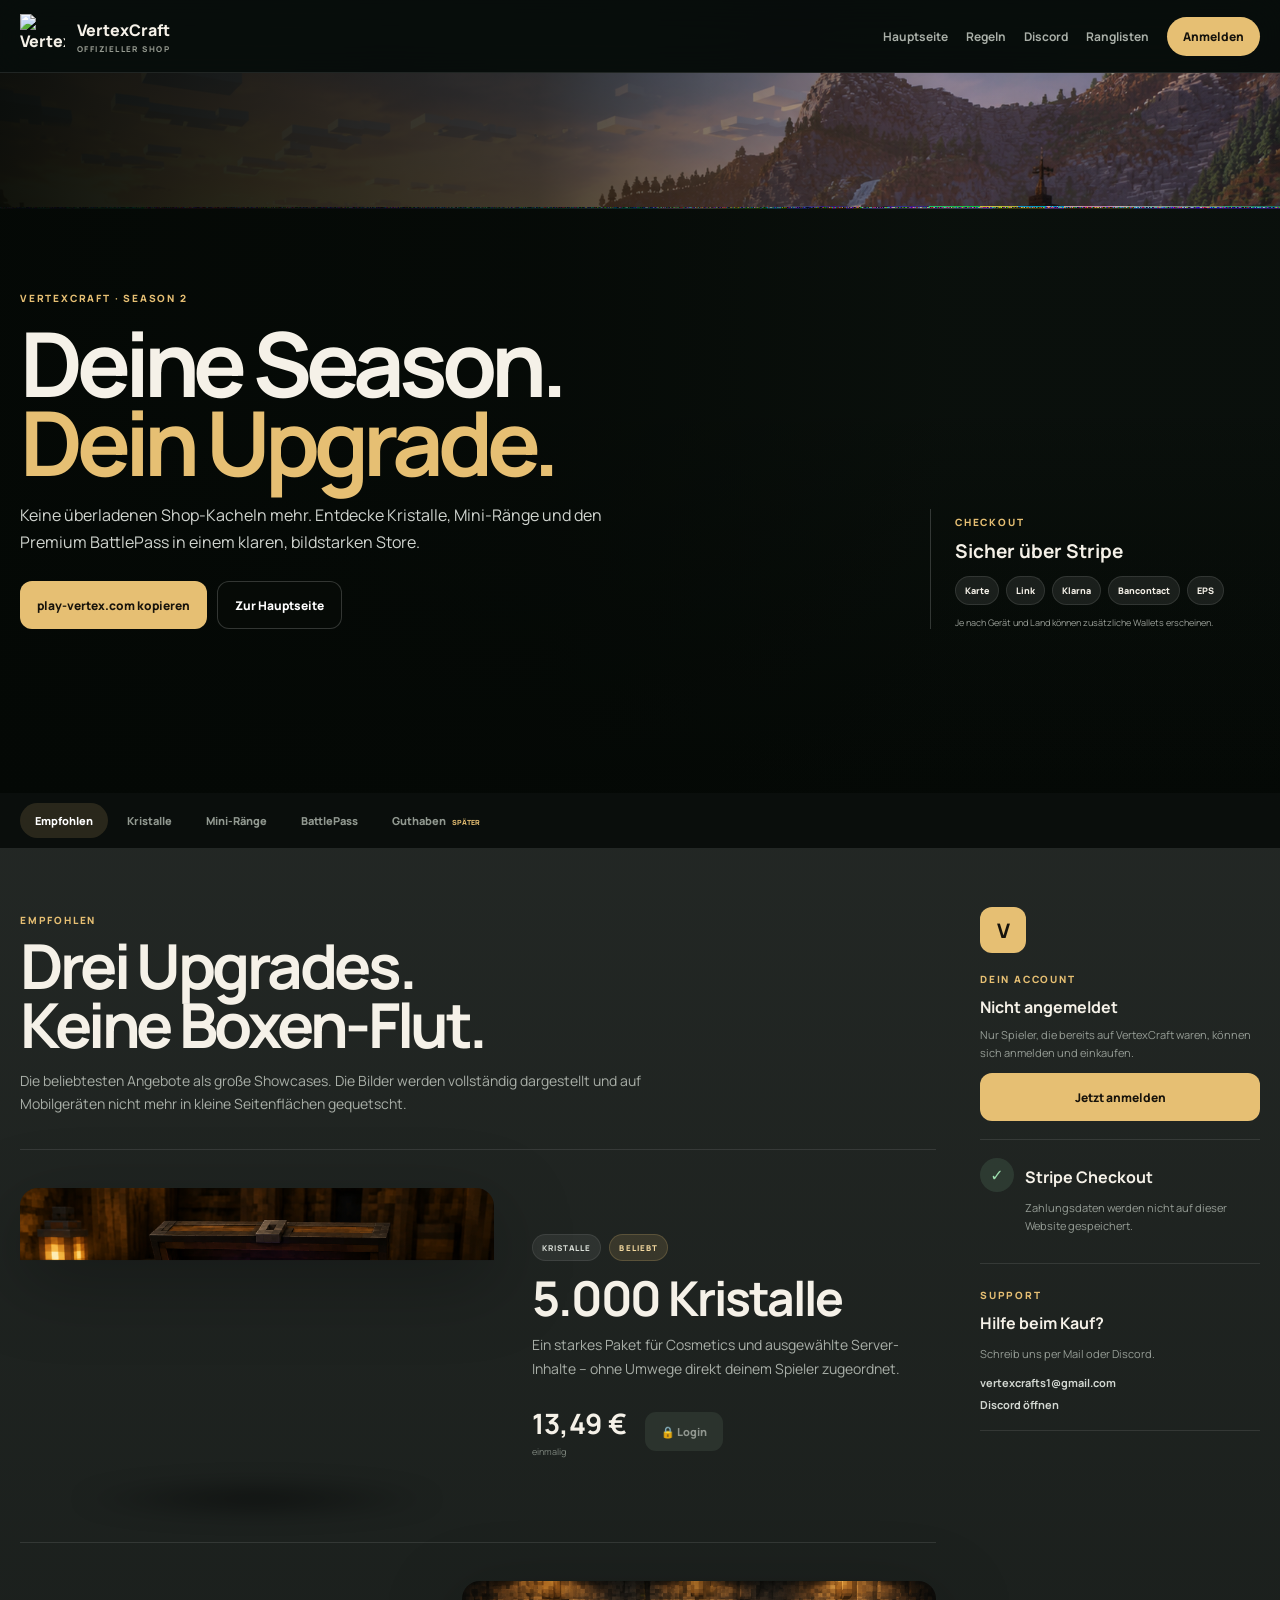
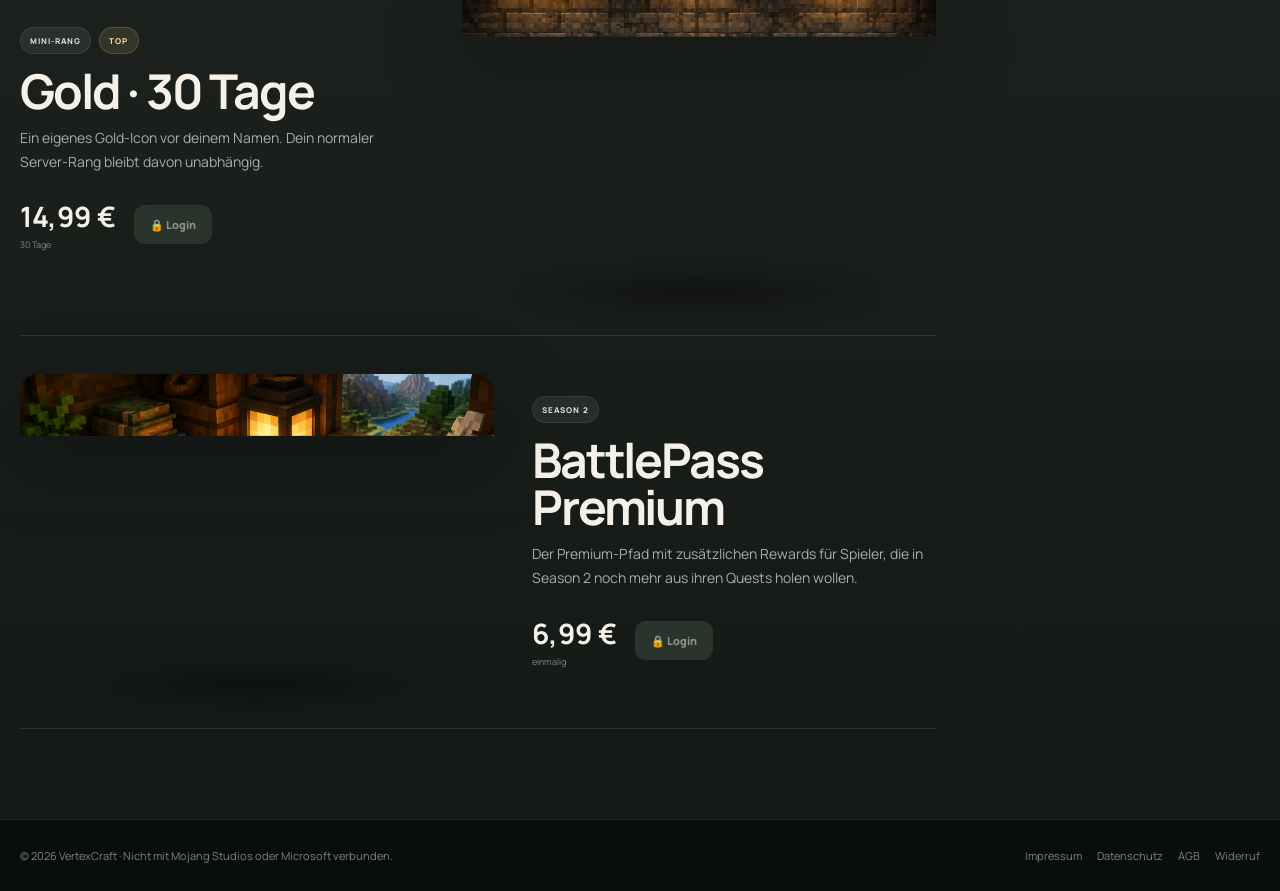
==== commit 5d6462d7: "Rebuild shop layout for full artwork and mobile" ====
--- a/index.html
+++ b/index.html
@@ -1,40 +1,37 @@
-<!DOCTYPE html><html lang="de"><head><meta charset="UTF-8"><meta name="viewport" content="width=device-width,initial-scale=1.0"><meta name="description" content="Offizieller VertexCraft Shop – Kristalle, Mini-Ränge und Premium BattlePass."><meta name="theme-color" content="#09070d"><title>VertexCraft Shop</title><link rel="stylesheet" href="shop-v3.css"><link rel="stylesheet" href="shop-v4.css?v=20260904-rebuild1"></head><body>
+<!DOCTYPE html><html lang="de"><head><meta charset="UTF-8"><meta name="viewport" content="width=device-width,initial-scale=1.0"><meta name="description" content="Offizieller VertexCraft Shop – Kristalle, Mini-Ränge und Premium BattlePass."><meta name="theme-color" content="#080d0a"><title>VertexCraft Shop</title><link rel="stylesheet" href="shop-v5.css?v=20260905-redesign1"></head><body>
 <header class="top"><div class="wrap"><a class="brand" href="https://web.play-vertex.com"><img src="https://web.play-vertex.com/assets/logo.png" alt="VertexCraft"><span>VertexCraft<small>OFFIZIELLER SHOP</small></span></a><nav class="head-links"><a class="home-link" href="https://web.play-vertex.com">Hauptseite</a><a href="https://web.play-vertex.com/regeln.html">Regeln</a><a href="https://discord.gg/gjDgG4X7yw" target="_blank" rel="noopener">Discord</a><button class="login-btn" id="loginButton">Anmelden</button><button class="account-btn" id="accountButton"></button></nav></div></header>
 
-<section class="hero"><div class="hero-shade"></div><div class="wrap hero-grid"><div class="hero-copy"><span class="badge">VERTEXCRAFT · SEASON 2</span><h1>Hol dir nur das,<br><em>was zu dir passt.</em></h1><p>Kristalle, zeitlich begrenzte Mini-Ränge und der Premium BattlePass – übersichtlich, ohne unnötige Extras.</p><div class="hero-actions"><button class="primary" data-copy="play-vertex.com">play-vertex.com kopieren</button><a class="secondary" href="https://web.play-vertex.com">Zurück zum Server</a></div></div><div class="payment-card"><span>CHECKOUT</span><strong>Schnell & sicher über Stripe</strong><div class="paychips"><i>Karte</i><i>Link</i><i>Klarna</i><i>Bancontact</i><i>EPS</i></div><small>Je nach Gerät und Land können weitere Wallets erscheinen.</small></div></div></section>
+<section class="hero"><div class="hero-bg"><img src="assets/shop-hero-v2.png" alt="VertexCraft Welt"></div><div class="wrap hero-inner"><div><span class="eyebrow">VERTEXCRAFT · SEASON 2</span><h1>Deine Season.<br><em>Dein Upgrade.</em></h1><p>Keine überladenen Shop-Kacheln mehr. Entdecke Kristalle, Mini-Ränge und den Premium BattlePass in einem klaren, bildstarken Store.</p><div class="hero-actions"><button class="primary" data-copy="play-vertex.com">play-vertex.com kopieren</button><a class="secondary" href="https://web.play-vertex.com">Zur Hauptseite</a></div></div><div class="checkout-mini"><span class="eyebrow">CHECKOUT</span><strong>Sicher über Stripe</strong><div class="paychips"><i>Karte</i><i>Link</i><i>Klarna</i><i>Bancontact</i><i>EPS</i></div><small>Je nach Gerät und Land können zusätzliche Wallets erscheinen.</small></div></div></section>
 <div class="success" id="successBox"></div>
-
 <nav class="categorybar"><div class="wrap tabs"><button class="tab active" data-tab="offers">Empfohlen</button><button class="tab" data-tab="currency">Kristalle</button><button class="tab" data-tab="ranks">Mini-Ränge</button><button class="tab" data-tab="battlepass">BattlePass</button><button class="tab" data-tab="credit">Guthaben <span class="newdot">SPÄTER</span></button></div></nav>
 
 <main class="wrap layout"><section class="content">
-<div class="panel active" data-panel="offers"><div class="section-head"><div><span class="section-kicker">FAVORITEN</span><h2>Die drei beliebtesten Upgrades.</h2><p>Kein Katalog-Chaos – einfach die meistgewählten Optionen.</p></div></div><div class="products featured-products">
-<article class="product currency-card"><div class="product-top currency"><span class="label">KRISTALLE</span><span class="best">BELIEBT</span></div><div class="product-body"><h3>5.000 Kristalle</h3><p>Ein solides Paket für Cosmetics und ausgewählte Server-Inhalte.</p><div class="price-row"><div class="price"><strong>13,49 €</strong><small>einmalig</small></div><button class="buy-btn" data-url="https://buy.stripe.com/eVqbITbGl3WGeiU0z8dMI0h">Kaufen</button></div></div></article>
-<article class="product gold-card"><div class="product-top champion rank"><span class="label">MINI-RANG</span><span class="best">TOP</span></div><div class="product-body"><h3>Gold</h3><p>30 Tage Gold Mini-Rang mit eigenem Icon vor deinem Namen.</p><div class="price-row"><div class="price"><strong>14,99 €</strong><small>30 Tage</small></div><button class="buy-btn" data-url="https://buy.stripe.com/aFa14f11HeBkgr26XwdMI0d">Kaufen</button></div></div></article>
-<article class="product pass-card"><div class="product-top pass"><span class="label">SEASON 2</span></div><div class="product-body"><h3>BattlePass Premium</h3><p>Der Premium-Pfad mit zusätzlichen Belohnungen für deine Season.</p><div class="price-row"><div class="price"><strong>6,99 €</strong><small>einmalig</small></div><button class="buy-btn" data-url="https://buy.stripe.com/bJe00b8u9bp8deQ5TsdMI0j">Kaufen</button></div></div></article>
+<div class="panel active" data-panel="offers"><div class="section-head"><span class="section-kicker">EMPFOHLEN</span><h2>Drei Upgrades.<br>Keine Boxen-Flut.</h2><p>Die beliebtesten Angebote als große Showcases. Die Bilder werden vollständig dargestellt und auf Mobilgeräten nicht mehr in kleine Seitenflächen gequetscht.</p></div><div class="showcase-list">
+<article class="showcase"><div class="art-wrap"><img class="product-art" src="assets/shop-crystals-v2.png" alt="5.000 Kristalle"></div><div class="showcopy"><div class="meta"><span class="label">KRISTALLE</span><span class="best">BELIEBT</span></div><h3>5.000 Kristalle</h3><p>Ein starkes Paket für Cosmetics und ausgewählte Server-Inhalte – ohne Umwege direkt deinem Spieler zugeordnet.</p><div class="price-row"><div class="price"><strong>13,49 €</strong><small>einmalig</small></div><button class="buy-btn" data-url="https://buy.stripe.com/eVqbITbGl3WGeiU0z8dMI0h">Kaufen</button></div></div></article>
+<article class="showcase reverse"><div class="art-wrap"><img class="product-art" src="assets/shop-ranks-v2.png" alt="Gold Mini-Rang"></div><div class="showcopy"><div class="meta"><span class="label">MINI-RANG</span><span class="best">TOP</span></div><h3>Gold · 30 Tage</h3><p>Ein eigenes Gold-Icon vor deinem Namen. Dein normaler Server-Rang bleibt davon unabhängig.</p><div class="price-row"><div class="price"><strong>14,99 €</strong><small>30 Tage</small></div><button class="buy-btn" data-url="https://buy.stripe.com/aFa14f11HeBkgr26XwdMI0d">Kaufen</button></div></div></article>
+<article class="showcase"><div class="art-wrap"><img class="product-art" src="assets/shop-battlepass-v2.png" alt="BattlePass Premium"></div><div class="showcopy"><div class="meta"><span class="label">SEASON 2</span></div><h3>BattlePass Premium</h3><p>Der Premium-Pfad mit zusätzlichen Rewards für Spieler, die in Season 2 noch mehr aus ihren Quests holen wollen.</p><div class="price-row"><div class="price"><strong>6,99 €</strong><small>einmalig</small></div><button class="buy-btn" data-url="https://buy.stripe.com/bJe00b8u9bp8deQ5TsdMI0j">Kaufen</button></div></div></article>
 </div></div>
 
-<div class="panel" data-panel="currency"><div class="section-head"><div><span class="section-kicker">PREMIUM-WÄHRUNG</span><h2>Kristalle</h2><p>Vier Paketgrößen – von klein bis groß.</p></div></div><div class="products four">
-<article class="product"><div class="product-top currency"><span class="label">1.000</span></div><div class="product-body"><h3>1.000 Kristalle</h3><p>Für einen kleinen Boost.</p><div class="price-row"><div class="price"><strong>3,49 €</strong><small>einmalig</small></div><button class="buy-btn" data-url="https://buy.stripe.com/bJe4grbGl3WG5Mo3LkdMI0f">Kaufen</button></div></div></article>
-<article class="product"><div class="product-top currency"><span class="label">2.500</span></div><div class="product-body"><h3>2.500 Kristalle</h3><p>Mehr Spielraum für deine nächsten Inhalte.</p><div class="price-row"><div class="price"><strong>7,49 €</strong><small>einmalig</small></div><button class="buy-btn" data-url="https://buy.stripe.com/5kQ00b39P9h01w80z8dMI0g">Kaufen</button></div></div></article>
-<article class="product"><div class="product-top currency"><span class="label">5.000</span><span class="best">BELIEBT</span></div><div class="product-body"><h3>5.000 Kristalle</h3><p>Das Paket für aktive Spieler.</p><div class="price-row"><div class="price"><strong>13,49 €</strong><small>einmalig</small></div><button class="buy-btn" data-url="https://buy.stripe.com/eVqbITbGl3WGeiU0z8dMI0h">Kaufen</button></div></div></article>
-<article class="product"><div class="product-top currency"><span class="label">10.000</span></div><div class="product-body"><h3>10.000 Kristalle</h3><p>Das größte verfügbare Kristall-Paket.</p><div class="price-row"><div class="price"><strong>23,99 €</strong><small>einmalig</small></div><button class="buy-btn" data-url="https://buy.stripe.com/aFa4gr11Hctcgr2fu2dMI0i">Kaufen</button></div></div></article>
+<div class="panel" data-panel="currency"><div class="section-head"><span class="section-kicker">PREMIUM-WÄHRUNG</span><h2>Kristalle.</h2><p>Vier Paketgrößen, bewusst als klare Liste statt als zusammengepresste Produktkarten.</p></div><div class="showcase"><div class="art-wrap"><img class="product-art" src="assets/shop-crystals-v2.png" alt="VertexCraft Kristalle"></div><div class="showcopy"><div class="meta"><span class="label">KRISTALLE</span></div><h3>Für Cosmetics & mehr.</h3><p>Wähle einfach die Menge, die zu dir passt. Alle Pakete sind einmalige Käufe.</p></div></div><div class="catalog">
+<div class="catalog-row"><div class="catalog-index">01</div><div class="catalog-copy"><h3>1.000 Kristalle</h3><p>Das kleine Paket für einen schnellen Boost.</p></div><div class="catalog-price"><strong>3,49 €</strong><small>einmalig</small></div><button class="buy-btn" data-url="https://buy.stripe.com/bJe4grbGl3WG5Mo3LkdMI0f">Kaufen</button></div>
+<div class="catalog-row"><div class="catalog-index">02</div><div class="catalog-copy"><h3>2.500 Kristalle</h3><p>Mehr Spielraum für deine nächsten Inhalte.</p></div><div class="catalog-price"><strong>7,49 €</strong><small>einmalig</small></div><button class="buy-btn" data-url="https://buy.stripe.com/5kQ00b39P9h01w80z8dMI0g">Kaufen</button></div>
+<div class="catalog-row"><div class="catalog-index">03 · BELIEBT</div><div class="catalog-copy"><h3>5.000 Kristalle</h3><p>Das ausgewogene Paket für aktive Spieler.</p></div><div class="catalog-price"><strong>13,49 €</strong><small>einmalig</small></div><button class="buy-btn" data-url="https://buy.stripe.com/eVqbITbGl3WGeiU0z8dMI0h">Kaufen</button></div>
+<div class="catalog-row"><div class="catalog-index">04</div><div class="catalog-copy"><h3>10.000 Kristalle</h3><p>Das größte aktuell verfügbare Paket.</p></div><div class="catalog-price"><strong>23,99 €</strong><small>einmalig</small></div><button class="buy-btn" data-url="https://buy.stripe.com/aFa4gr11Hctcgr2fu2dMI0i">Kaufen</button></div>
 </div></div>
 
-<div class="panel" data-panel="ranks"><div class="section-head"><div><span class="section-kicker">30 TAGE</span><h2>Mini-Ränge</h2><p>Ein kleines sichtbares Extra vor deinem Namen – unabhängig von deinem normalen Server-Rang.</p></div></div><div class="products">
-<article class="product bronze-card"><div class="product-top elite rank"><span class="label">BRONZE</span></div><div class="product-body"><h3>Bronze</h3><p>Kupferbarren-Icon vor deinem Namen.</p><div class="price-row"><div class="price"><strong>8,99 €</strong><small>30 Tage</small></div><button class="buy-btn" data-url="https://buy.stripe.com/dRm6ozeSxeBkcaMdlUdMI0c">Kaufen</button></div></div></article>
-<article class="product gold-card"><div class="product-top champion rank"><span class="label">GOLD</span><span class="best">BELIEBT</span></div><div class="product-body"><h3>Gold</h3><p>Goldbarren-Icon vor deinem Namen.</p><div class="price-row"><div class="price"><strong>14,99 €</strong><small>30 Tage</small></div><button class="buy-btn" data-url="https://buy.stripe.com/aFa14f11HeBkgr26XwdMI0d">Kaufen</button></div></div></article>
-<article class="product diamond-card"><div class="product-top mythos rank"><span class="label">DIAMOND</span></div><div class="product-body"><h3>Diamond</h3><p>Diamant-Icon vor deinem Namen.</p><div class="price-row"><div class="price"><strong>21,99 €</strong><small>30 Tage</small></div><button class="buy-btn" data-url="https://buy.stripe.com/cNi00bdOt2SC8YA4PodMI0e">Kaufen</button></div></div></article>
+<div class="panel" data-panel="ranks"><div class="section-head"><span class="section-kicker">MINI-RÄNGE · 30 TAGE</span><h2>Klein im Namen.<br>Groß im Look.</h2><p>Bronze, Gold und Diamond sind separate Mini-Ränge mit Icon vor deinem Namen.</p></div><div class="rank-stage">
+<div class="rank-strip bronze"><div class="rank-copy"><span class="section-kicker">BRONZE</span><h3>Bronze</h3><p>Kupferbarren-Icon · 30 Tage</p></div><div class="rank-buy"><div class="price"><strong>8,99 €</strong><small>30 Tage</small></div><button class="buy-btn" data-url="https://buy.stripe.com/dRm6ozeSxeBkcaMdlUdMI0c">Kaufen</button></div></div>
+<div class="rank-strip gold"><div class="rank-copy"><span class="section-kicker">GOLD · BELIEBT</span><h3>Gold</h3><p>Goldbarren-Icon · 30 Tage</p></div><div class="rank-buy"><div class="price"><strong>14,99 €</strong><small>30 Tage</small></div><button class="buy-btn" data-url="https://buy.stripe.com/aFa14f11HeBkgr26XwdMI0d">Kaufen</button></div></div>
+<div class="rank-strip diamond"><div class="rank-copy"><span class="section-kicker">DIAMOND</span><h3>Diamond</h3><p>Diamant-Icon · 30 Tage</p></div><div class="rank-buy"><div class="price"><strong>21,99 €</strong><small>30 Tage</small></div><button class="buy-btn" data-url="https://buy.stripe.com/cNi00bdOt2SC8YA4PodMI0e">Kaufen</button></div></div>
 </div></div>
 
-<div class="panel" data-panel="battlepass"><div class="section-head"><div><span class="section-kicker">SEASON 2</span><h2>BattlePass Premium</h2><p>Für Spieler, die ihre Season mit zusätzlichen Rewards erweitern möchten.</p></div></div><div class="battlepass-showcase"><div><span>PREMIUM TRACK</span><h3>Mehr aus deinen Quests holen.</h3><p>Schalte den Premium-Pfad frei und sichere dir zusätzliche BattlePass-Belohnungen während Season 2.</p><div class="price-row"><div class="price"><strong>6,99 €</strong><small>einmalig</small></div><button class="buy-btn" data-url="https://buy.stripe.com/bJe00b8u9bp8deQ5TsdMI0j">Kaufen</button></div></div></div></div>
+<div class="panel" data-panel="battlepass"><div class="section-head"><span class="section-kicker">SEASON 2</span><h2>BattlePass Premium.</h2><p>Ein großer Season-Showcase statt einer kleinen Produktkachel.</p></div><div class="battlepass-stage"><img src="assets/shop-battlepass-v2.png" alt="VertexCraft BattlePass Premium"><div class="battlepass-copy"><span class="section-kicker">PREMIUM TRACK</span><h3>Mehr aus deinen Quests holen.</h3><p>Schalte den Premium-Pfad frei und sichere dir zusätzliche BattlePass-Belohnungen während Season 2.</p><div class="price-row"><div class="price"><strong>6,99 €</strong><small>einmalig</small></div><button class="buy-btn" data-url="https://buy.stripe.com/bJe00b8u9bp8deQ5TsdMI0j">Kaufen</button></div></div></div></div>
 
 <div class="panel" data-panel="credit"><div class="empty"><div class="big">◇</div><h3>Guthaben kommt später</h3><p>Geschenkguthaben ist aktuell noch nicht aktiv.</p></div></div>
 </section>
 
-<aside class="sidebar"><div class="sidebox profile-box"><div class="profile-icon">V</div><span class="side-kicker">DEIN ACCOUNT</span><h3 id="profileName">Nicht angemeldet</h3><div class="profile-hint" id="profileHint">Melde dich mit deinem Minecraft-Spielernamen an, um kaufen zu können.</div><button class="primary wide" id="sideLogin">Jetzt anmelden</button></div><div class="sidebox"><div class="secure"><div class="secure-icon">✓</div><div><h3>Stripe Checkout</h3><p>Zahlungsdaten werden nicht auf dieser Website gespeichert.</p></div></div></div><div class="sidebox"><span class="side-kicker">BRAUCHST DU HILFE?</span><h3>Shop-Support</h3><p>Bei Problemen mit einem Kauf erreichst du uns per Mail oder Discord.</p><div class="help-links"><a href="mailto:vertexcrafts1@gmail.com">E-Mail schreiben</a><a href="https://discord.gg/gjDgG4X7yw" target="_blank" rel="noopener">Discord öffnen</a></div></div></aside>
+<aside class="sidebar"><div class="sidebox"><div class="profile-icon">V</div><span class="side-kicker">DEIN ACCOUNT</span><h3 id="profileName">Nicht angemeldet</h3><div class="profile-hint" id="profileHint">Melde dich mit deinem Minecraft-Spielernamen an, um kaufen zu können.</div><button class="primary wide" id="sideLogin">Jetzt anmelden</button></div><div class="sidebox"><div class="secure"><div class="secure-icon">✓</div><div><h3>Stripe Checkout</h3><p>Zahlungsdaten werden nicht auf dieser Website gespeichert.</p></div></div></div><div class="sidebox"><span class="side-kicker">SUPPORT</span><h3>Hilfe beim Kauf?</h3><p>Schreib uns per Mail oder Discord.</p><div class="help-links"><a href="mailto:vertexcrafts1@gmail.com">vertexcrafts1@gmail.com</a><a href="https://discord.gg/gjDgG4X7yw" target="_blank" rel="noopener">Discord öffnen</a></div></div></aside>
 </main>
-
 <footer class="footer"><div class="wrap"><span>© 2026 VertexCraft · Nicht mit Mojang Studios oder Microsoft verbunden.</span><nav><a href="https://web.play-vertex.com/impressum.html">Impressum</a><a href="https://web.play-vertex.com/datenschutz.html">Datenschutz</a><a href="https://web.play-vertex.com/agb.html">AGB</a><a href="https://web.play-vertex.com/widerruf.html">Widerruf</a></nav></div></footer>
-
-<div class="modal" id="loginModal"><div class="modal-card"><span class="badge">SPIELER LOGIN</span><h2>Minecraft-Spielername</h2><p>Gib den Spielernamen ein, für den du einkaufen möchtest.</p><input class="input" id="loginInput" maxlength="32" placeholder="z. B. Gamefly03h" autocomplete="off"><div class="modal-actions"><button class="cancel" id="loginCancel">Abbrechen</button><button class="save" id="loginSave">Anmelden</button></div><p class="login-note">Dein Spielername wird mit VertexCraft abgeglichen.</p></div></div>
+<div class="modal" id="loginModal"><div class="modal-card"><span class="eyebrow">SPIELER LOGIN</span><h2>Minecraft-Spielername</h2><p>Gib den Spielernamen ein, für den du einkaufen möchtest.</p><input class="input" id="loginInput" maxlength="32" placeholder="z. B. Gamefly03h" autocomplete="off"><div class="modal-actions"><button class="cancel" id="loginCancel">Abbrechen</button><button class="save" id="loginSave">Anmelden</button></div><p class="login-note">Dein Spielername wird mit VertexCraft abgeglichen.</p></div></div>
 <script src="shop-v3.js"></script></body></html>
--- a/shop-v5.css
+++ b/shop-v5.css
@@ -0,0 +1,14 @@
+@import url('https://fonts.googleapis.com/css2?family=Manrope:wght@400;500;600;700;800&display=swap');
+:root{--bg:#080d0a;--bg2:#0d1410;--panel:#111915;--text:#f5f1e8;--muted:#a8aea7;--gold:#e6bf73;--gold2:#f3d99f;--line:rgba(255,255,255,.10);--green:#8ad1a0;--danger:#e7a4a4}
+*{box-sizing:border-box}html{scroll-behavior:smooth}body{margin:0;color:var(--text);font-family:Manrope,system-ui,-apple-system,Segoe UI,sans-serif;background:linear-gradient(rgba(7,12,9,.86),rgba(7,12,9,.95)),url('assets/shop-scroll-bg.png') center top/cover fixed;overflow-x:hidden}a{text-decoration:none;color:inherit}button,input{font:inherit}.wrap{width:min(1240px,calc(100% - 34px));margin:auto}
+.top{position:sticky;top:0;z-index:80;background:rgba(8,13,10,.83);backdrop-filter:blur(20px);border-bottom:1px solid var(--line)}.top .wrap{min-height:72px;display:flex;align-items:center;justify-content:space-between;gap:20px}.brand{display:flex;align-items:center;gap:12px;font-weight:800}.brand img{width:45px;height:45px;object-fit:contain}.brand span{font-size:16px}.brand small{display:block;font-size:8px;color:#94998f;letter-spacing:.18em;margin-top:2px}.head-links{display:flex;align-items:center;gap:18px;font-size:12px;font-weight:700;color:#a9afa8}.head-links a:hover{color:#fff}.login-btn,.account-btn{border:0;border-radius:999px;padding:11px 16px;background:var(--gold);color:#16130c;font-weight:800;cursor:pointer}.account-btn{display:none}
+.hero{position:relative;min-height:720px;display:flex;align-items:flex-end;overflow:hidden;background:#0b110d}.hero-bg{position:absolute;inset:0}.hero-bg img{width:100%;height:100%;object-fit:cover;object-position:center 50%;display:block}.hero-bg:after{content:"";position:absolute;inset:0;background:linear-gradient(90deg,rgba(4,8,5,.95) 0%,rgba(4,8,5,.75) 42%,rgba(4,8,5,.16) 74%),linear-gradient(0deg,rgba(4,8,5,.9),transparent 54%)}.hero-inner{position:relative;z-index:2;padding:120px 0 72px;display:grid;grid-template-columns:minmax(0,1fr) 330px;gap:44px;align-items:end}.eyebrow,.section-kicker,.side-kicker{font-size:10px;font-weight:800;letter-spacing:.18em;color:var(--gold)}.hero h1{font-size:clamp(54px,7vw,94px);line-height:.89;letter-spacing:-.067em;margin:16px 0 20px;max-width:780px}.hero h1 em{font-style:normal;color:var(--gold)}.hero p{max-width:650px;color:#d0d4cf;font-size:16px;line-height:1.7}.hero-actions{display:flex;gap:10px;flex-wrap:wrap;margin-top:25px}.primary,.secondary{min-height:48px;padding:0 17px;border-radius:12px;font-weight:800;font-size:12px;cursor:pointer;display:inline-flex;align-items:center;justify-content:center}.primary{border:0;background:var(--gold);color:#17130b}.secondary{border:1px solid rgba(255,255,255,.18);background:rgba(9,14,10,.48);color:#fff}.checkout-mini{align-self:end;border-left:1px solid rgba(255,255,255,.18);padding-left:24px}.checkout-mini strong{display:block;font-size:19px;margin:7px 0 12px}.paychips{display:flex;gap:7px;flex-wrap:wrap}.paychips i{font-style:normal;font-size:9px;font-weight:800;padding:7px 9px;border-radius:999px;background:rgba(255,255,255,.08);border:1px solid rgba(255,255,255,.1)}.checkout-mini small{display:block;color:#9ba099;font-size:9px;line-height:1.5;margin-top:11px}
+.success{display:none;width:min(1240px,calc(100% - 34px));margin:18px auto 0;padding:13px 15px;border-radius:12px;border:1px solid rgba(138,209,160,.28);background:rgba(138,209,160,.09);color:#c8efd2;font-size:12px}.success.show{display:block}.categorybar{position:sticky;top:72px;z-index:70;background:rgba(8,13,10,.9);backdrop-filter:blur(18px);border-bottom:1px solid var(--line)}.tabs{display:flex;gap:4px;overflow-x:auto;padding:10px 0}.tab{border:0;background:transparent;color:#919890;border-radius:999px;padding:10px 15px;font-size:11px;font-weight:800;white-space:nowrap;cursor:pointer}.tab.active{background:rgba(230,191,115,.14);color:#fff}.newdot{color:var(--gold);font-size:7px;margin-left:4px}
+.layout{display:grid;grid-template-columns:minmax(0,1fr) 280px;gap:44px;padding:58px 0 90px}.panel{display:none}.panel.active{display:block}.section-head{margin-bottom:34px}.section-head h2{font-size:clamp(38px,5vw,62px);letter-spacing:-.055em;line-height:.95;margin:8px 0 12px}.section-head p{color:var(--muted);font-size:14px;line-height:1.65;max-width:700px}.showcase-list{display:grid;gap:0}.showcase{position:relative;display:grid;grid-template-columns:minmax(0,1.08fr) minmax(300px,.92fr);gap:38px;align-items:center;padding:38px 0;border-top:1px solid var(--line)}.showcase:last-child{border-bottom:1px solid var(--line)}.showcase.reverse{grid-template-columns:minmax(300px,.92fr) minmax(0,1.08fr)}.showcase.reverse .art-wrap{order:2}.showcase.reverse .showcopy{order:1}.art-wrap{position:relative;min-width:0}.product-art{display:block;width:100%;height:auto;max-height:430px;object-fit:contain;object-position:center;border-radius:18px;filter:drop-shadow(0 22px 38px rgba(0,0,0,.28))}.art-wrap:after{content:"";position:absolute;inset:auto 10% -15px 10%;height:40px;background:radial-gradient(ellipse,rgba(0,0,0,.5),transparent 68%);filter:blur(10px);z-index:-1}.showcopy{padding:10px 0}.meta{display:flex;gap:8px;align-items:center;flex-wrap:wrap;margin-bottom:13px}.label,.best{position:static!important;display:inline-flex;padding:7px 9px;border-radius:999px;font-size:8px;font-weight:800;letter-spacing:.13em;background:rgba(255,255,255,.07);border:1px solid rgba(255,255,255,.08);color:#d7dcd5}.best{background:rgba(230,191,115,.13);color:var(--gold2);border-color:rgba(230,191,115,.2)}.showcopy h3{font-size:clamp(30px,4vw,48px);line-height:.98;letter-spacing:-.045em;margin:0 0 12px}.showcopy p{color:var(--muted);font-size:14px;line-height:1.7;max-width:520px;margin:0 0 24px}.price-row{display:flex;align-items:center;gap:18px;flex-wrap:wrap}.price strong{font-size:28px}.price small{display:block;color:#7f877f;font-size:9px;margin-top:3px}.buy-btn{border:0;border-radius:11px;padding:12px 16px;background:var(--gold);color:#17130c;font-size:11px;font-weight:800;cursor:pointer}.buy-btn:hover{filter:brightness(1.05)}.buy-btn.locked{background:#2b332d;color:#90968f;cursor:not-allowed}
+.catalog{border-top:1px solid var(--line)}.catalog-row{display:grid;grid-template-columns:110px minmax(0,1fr) auto auto;gap:18px;align-items:center;padding:23px 0;border-bottom:1px solid var(--line)}.catalog-index{font-size:11px;color:var(--gold);font-weight:800;letter-spacing:.14em}.catalog-copy h3{margin:0 0 4px;font-size:21px}.catalog-copy p{margin:0;color:var(--muted);font-size:12px}.catalog-price strong{font-size:20px}.catalog-price small{display:block;font-size:8px;color:#7d847d}.catalog-row .buy-btn{min-width:92px}
+.rank-stage{display:grid;gap:16px}.rank-strip{position:relative;min-height:240px;display:grid;grid-template-columns:minmax(0,1fr) 280px;align-items:center;overflow:hidden;padding:30px 34px;border-top:1px solid var(--line)}.rank-strip:last-child{border-bottom:1px solid var(--line)}.rank-strip:before{content:"";position:absolute;inset:0;opacity:.27;background-size:contain;background-repeat:no-repeat;background-position:right center;pointer-events:none}.rank-strip.bronze:before,.rank-strip.gold:before,.rank-strip.diamond:before{background-image:url('assets/shop-ranks-v2.png')}.rank-strip.bronze{background:linear-gradient(90deg,rgba(141,77,43,.18),transparent 70%)}.rank-strip.gold{background:linear-gradient(90deg,rgba(179,135,46,.17),transparent 70%)}.rank-strip.diamond{background:linear-gradient(90deg,rgba(62,157,174,.16),transparent 70%)}.rank-copy{position:relative;z-index:2}.rank-copy h3{font-size:40px;margin:6px 0 8px}.rank-copy p{color:var(--muted);font-size:13px;margin:0}.rank-buy{position:relative;z-index:2;justify-self:end;text-align:right}.rank-buy .price{margin-bottom:12px}
+.battlepass-stage{position:relative;min-height:570px;overflow:hidden;display:flex;align-items:flex-end}.battlepass-stage>img{position:absolute;inset:0;width:100%;height:100%;object-fit:contain;object-position:center;z-index:0}.battlepass-stage:after{content:"";position:absolute;inset:0;background:linear-gradient(0deg,rgba(8,13,10,.98) 0%,rgba(8,13,10,.5) 48%,rgba(8,13,10,.08) 76%)}.battlepass-copy{position:relative;z-index:2;padding:36px 10px 8px;max-width:700px}.battlepass-copy h3{font-size:clamp(38px,5vw,58px);margin:8px 0 12px;letter-spacing:-.05em}.battlepass-copy p{color:#c1c7c0;line-height:1.7;font-size:14px}
+.sidebar{display:grid;align-content:start;gap:18px;position:sticky;top:145px;height:max-content}.sidebox{padding:0 0 18px;border-bottom:1px solid var(--line)}.sidebox h3{margin:8px 0 8px;font-size:16px}.sidebox p,.profile-hint{color:#969d96;font-size:11px;line-height:1.6}.profile-icon{width:46px;height:46px;border-radius:12px;display:grid;place-items:center;background:var(--gold);color:#17130c;font-weight:800;font-size:20px;margin-bottom:13px}.wide{width:100%;margin-top:12px}.secure{display:flex;gap:11px}.secure-icon{width:34px;height:34px;border-radius:50%;display:grid;place-items:center;background:rgba(138,209,160,.13);color:#9ddeae;flex:0 0 34px}.help-links{display:grid;gap:7px;margin-top:12px}.help-links a{font-size:11px;font-weight:700;color:#d2d7d1}.empty{padding:70px 0;border-top:1px solid var(--line);border-bottom:1px solid var(--line);text-align:center}.empty .big{font-size:42px;color:var(--gold)}.empty h3{margin:10px 0 8px}.empty p{color:var(--muted)}
+.footer{padding:28px 0;border-top:1px solid var(--line);background:rgba(7,11,8,.78);color:#7e857d;font-size:11px}.footer .wrap{display:flex;justify-content:space-between;gap:20px;flex-wrap:wrap}.footer nav{display:flex;gap:15px;flex-wrap:wrap}.modal{position:fixed;inset:0;z-index:100;background:rgba(3,5,4,.85);backdrop-filter:blur(12px);display:none;place-items:center;padding:20px}.modal.open{display:grid}.modal-card{width:min(430px,100%);padding:26px;border:1px solid var(--line);border-radius:20px;background:#111915}.modal-card h2{font-size:27px;margin:8px 0}.modal-card p{color:#9aa199;font-size:12px;line-height:1.6}.input{width:100%;padding:13px 14px;border-radius:11px;border:1px solid var(--line);background:#0a100c;color:#fff;outline:none}.modal-actions{display:flex;gap:8px;margin-top:12px}.modal-actions button{flex:1;padding:12px;border:0;border-radius:10px;font-weight:800;cursor:pointer}.cancel{background:#252d27;color:#bbc0ba}.save{background:var(--gold);color:#17130c}.login-note{font-size:10px!important;color:#777f77!important;margin-top:12px!important}
+@media(max-width:980px){.hero-inner{grid-template-columns:1fr}.checkout-mini{display:none}.layout{grid-template-columns:1fr}.sidebar{position:static;grid-row:1;grid-template-columns:repeat(3,1fr);gap:18px}.showcase,.showcase.reverse{grid-template-columns:1fr 1fr}.showcase.reverse .art-wrap,.showcase.reverse .showcopy{order:initial}}
+@media(max-width:700px){body{background-attachment:scroll}.wrap{width:calc(100% - 22px)}.top .wrap{min-height:66px}.head-links a:not(.home-link){display:none}.head-links{gap:8px}.brand span{font-size:14px}.hero{min-height:640px}.hero-bg img{object-position:63% center}.hero-bg:after{background:linear-gradient(0deg,rgba(4,8,5,.98) 0%,rgba(4,8,5,.84) 42%,rgba(4,8,5,.2) 78%)}.hero-inner{padding:255px 0 42px}.hero h1{font-size:48px}.hero p{font-size:14px}.categorybar{top:66px}.layout{padding:40px 0 70px;gap:34px}.sidebar{grid-template-columns:1fr}.section-head{margin-bottom:22px}.section-head h2{font-size:39px}.showcase,.showcase.reverse{grid-template-columns:1fr;padding:28px 0;gap:15px}.showcase.reverse .art-wrap,.showcase.reverse .showcopy{order:initial}.product-art{width:100%;max-height:none;object-fit:contain;border-radius:14px}.showcopy{padding:4px 2px 8px}.showcopy h3{font-size:32px}.catalog-row{grid-template-columns:1fr auto;gap:10px 14px;padding:20px 0}.catalog-index{grid-column:1/3}.catalog-copy{grid-column:1}.catalog-price{grid-column:2;text-align:right}.catalog-row .buy-btn{grid-column:1/3;width:100%;margin-top:3px}.rank-strip{min-height:210px;grid-template-columns:1fr;padding:25px 4px;background-position:center}.rank-strip:before{opacity:.13;background-position:center right}.rank-buy{justify-self:start;text-align:left;margin-top:20px}.battlepass-stage{min-height:460px}.battlepass-stage>img{object-fit:contain;object-position:center top}.battlepass-copy{padding-top:250px}.footer .wrap{display:block}.footer nav{margin-top:12px}}
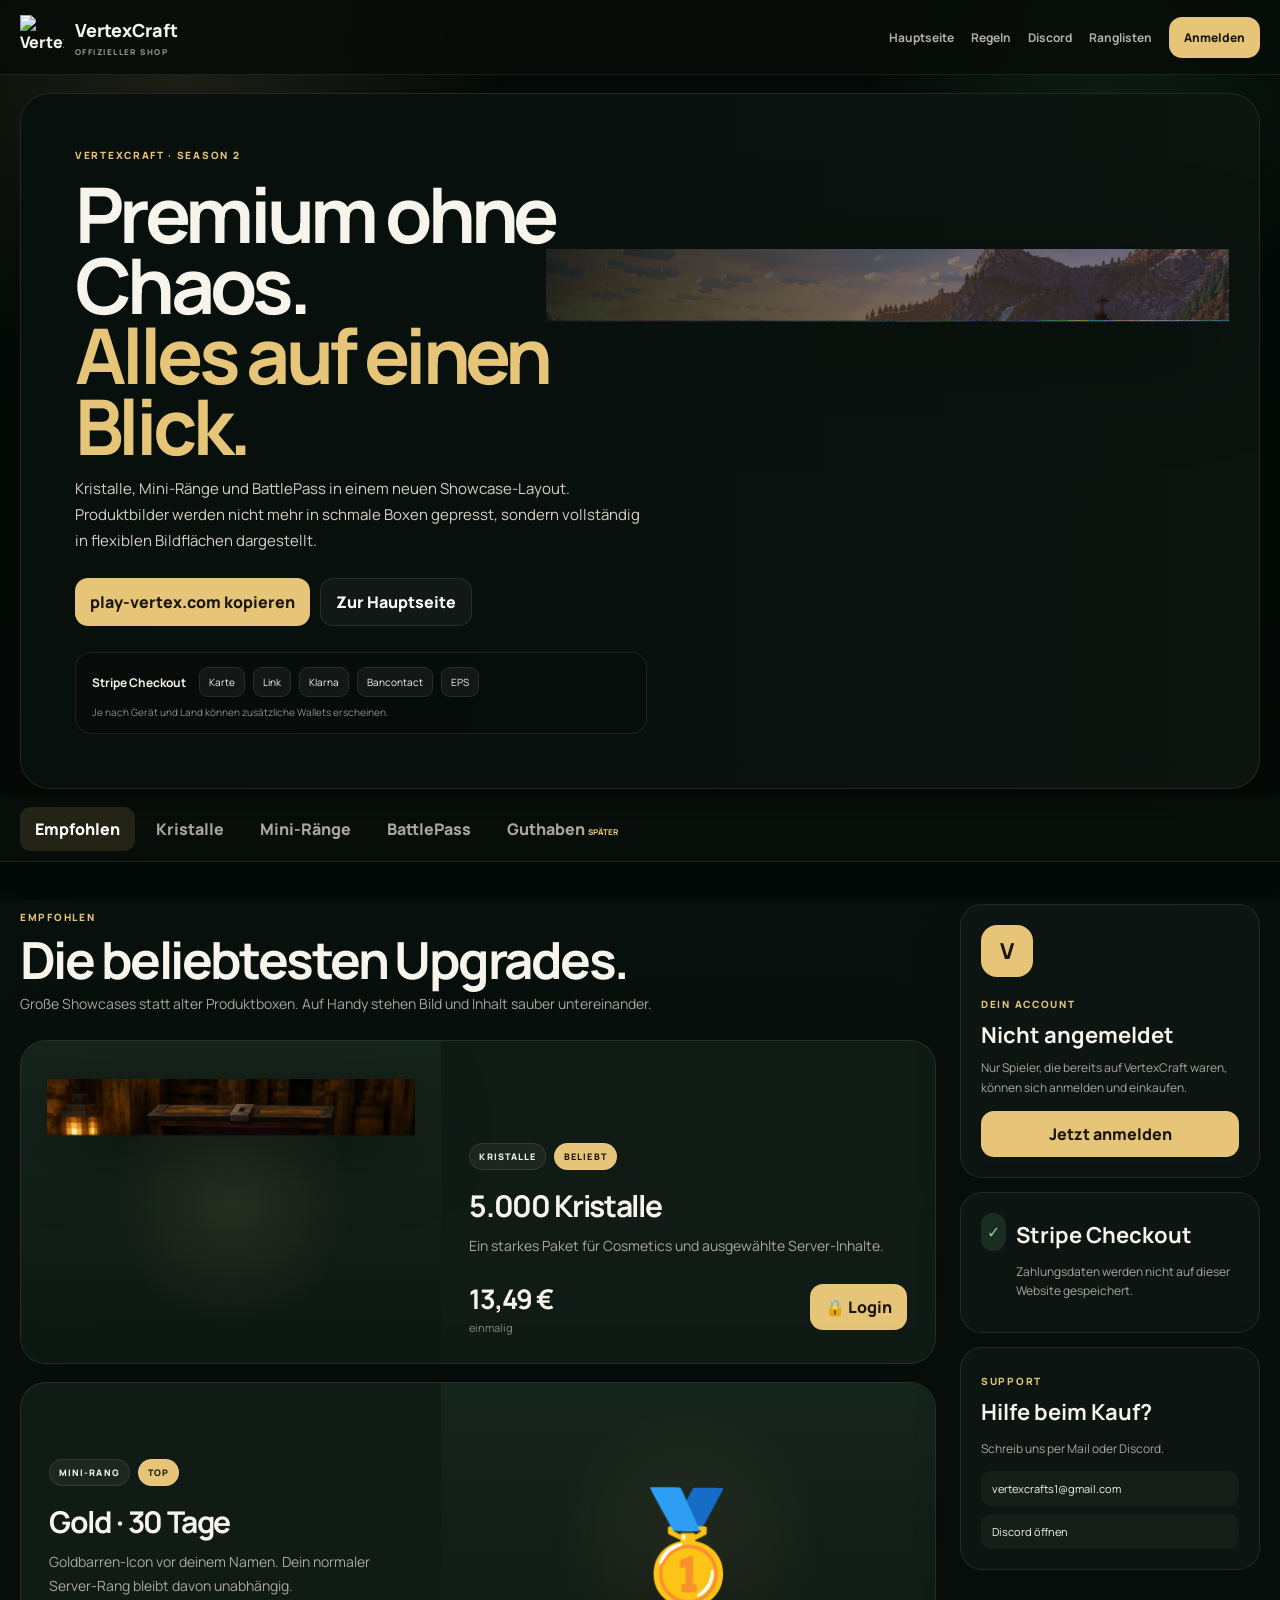
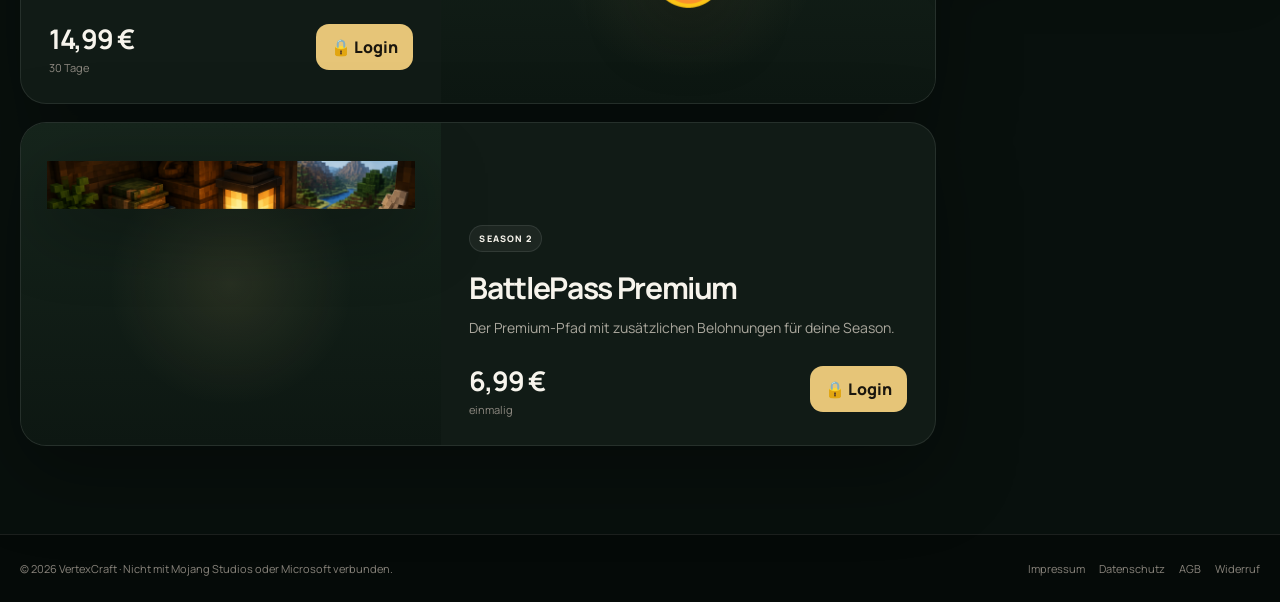
==== commit c8aeb579: "Rebuild shop with full-image showcase design" ====
--- a/index.html
+++ b/index.html
@@ -1,37 +1,23 @@
-<!DOCTYPE html><html lang="de"><head><meta charset="UTF-8"><meta name="viewport" content="width=device-width,initial-scale=1.0"><meta name="description" content="Offizieller VertexCraft Shop – Kristalle, Mini-Ränge und Premium BattlePass."><meta name="theme-color" content="#080d0a"><title>VertexCraft Shop</title><link rel="stylesheet" href="shop-v5.css?v=20260905-redesign1"></head><body>
+<!DOCTYPE html><html lang="de"><head><meta charset="UTF-8"><meta name="viewport" content="width=device-width,initial-scale=1.0"><meta name="description" content="Offizieller VertexCraft Shop – Kristalle, Mini-Ränge und Premium BattlePass."><meta name="theme-color" content="#08100d"><title>VertexCraft Shop</title><link rel="stylesheet" href="shop-v6.css?v=20260905-redesign2"></head><body>
 <header class="top"><div class="wrap"><a class="brand" href="https://web.play-vertex.com"><img src="https://web.play-vertex.com/assets/logo.png" alt="VertexCraft"><span>VertexCraft<small>OFFIZIELLER SHOP</small></span></a><nav class="head-links"><a class="home-link" href="https://web.play-vertex.com">Hauptseite</a><a href="https://web.play-vertex.com/regeln.html">Regeln</a><a href="https://discord.gg/gjDgG4X7yw" target="_blank" rel="noopener">Discord</a><button class="login-btn" id="loginButton">Anmelden</button><button class="account-btn" id="accountButton"></button></nav></div></header>
-
-<section class="hero"><div class="hero-bg"><img src="assets/shop-hero-v2.png" alt="VertexCraft Welt"></div><div class="wrap hero-inner"><div><span class="eyebrow">VERTEXCRAFT · SEASON 2</span><h1>Deine Season.<br><em>Dein Upgrade.</em></h1><p>Keine überladenen Shop-Kacheln mehr. Entdecke Kristalle, Mini-Ränge und den Premium BattlePass in einem klaren, bildstarken Store.</p><div class="hero-actions"><button class="primary" data-copy="play-vertex.com">play-vertex.com kopieren</button><a class="secondary" href="https://web.play-vertex.com">Zur Hauptseite</a></div></div><div class="checkout-mini"><span class="eyebrow">CHECKOUT</span><strong>Sicher über Stripe</strong><div class="paychips"><i>Karte</i><i>Link</i><i>Klarna</i><i>Bancontact</i><i>EPS</i></div><small>Je nach Gerät und Land können zusätzliche Wallets erscheinen.</small></div></div></section>
+<section class="hero"><div class="wrap hero-shell"><div class="hero-media"><img src="assets/shop-hero-v2.png" alt="VertexCraft Shop"></div><div class="hero-shade"></div><div class="hero-inner"><span class="eyebrow">VERTEXCRAFT · SEASON 2</span><h1>Premium ohne Chaos.<br><em>Alles auf einen Blick.</em></h1><p>Kristalle, Mini-Ränge und BattlePass in einem neuen Showcase-Layout. Produktbilder werden nicht mehr in schmale Boxen gepresst, sondern vollständig in flexiblen Bildflächen dargestellt.</p><div class="hero-actions"><button class="primary" data-copy="play-vertex.com">play-vertex.com kopieren</button><a class="secondary" href="https://web.play-vertex.com">Zur Hauptseite</a></div><div class="checkout-strip"><strong>Stripe Checkout</strong><i>Karte</i><i>Link</i><i>Klarna</i><i>Bancontact</i><i>EPS</i><small>Je nach Gerät und Land können zusätzliche Wallets erscheinen.</small></div></div></div></section>
 <div class="success" id="successBox"></div>
 <nav class="categorybar"><div class="wrap tabs"><button class="tab active" data-tab="offers">Empfohlen</button><button class="tab" data-tab="currency">Kristalle</button><button class="tab" data-tab="ranks">Mini-Ränge</button><button class="tab" data-tab="battlepass">BattlePass</button><button class="tab" data-tab="credit">Guthaben <span class="newdot">SPÄTER</span></button></div></nav>
-
 <main class="wrap layout"><section class="content">
-<div class="panel active" data-panel="offers"><div class="section-head"><span class="section-kicker">EMPFOHLEN</span><h2>Drei Upgrades.<br>Keine Boxen-Flut.</h2><p>Die beliebtesten Angebote als große Showcases. Die Bilder werden vollständig dargestellt und auf Mobilgeräten nicht mehr in kleine Seitenflächen gequetscht.</p></div><div class="showcase-list">
-<article class="showcase"><div class="art-wrap"><img class="product-art" src="assets/shop-crystals-v2.png" alt="5.000 Kristalle"></div><div class="showcopy"><div class="meta"><span class="label">KRISTALLE</span><span class="best">BELIEBT</span></div><h3>5.000 Kristalle</h3><p>Ein starkes Paket für Cosmetics und ausgewählte Server-Inhalte – ohne Umwege direkt deinem Spieler zugeordnet.</p><div class="price-row"><div class="price"><strong>13,49 €</strong><small>einmalig</small></div><button class="buy-btn" data-url="https://buy.stripe.com/eVqbITbGl3WGeiU0z8dMI0h">Kaufen</button></div></div></article>
-<article class="showcase reverse"><div class="art-wrap"><img class="product-art" src="assets/shop-ranks-v2.png" alt="Gold Mini-Rang"></div><div class="showcopy"><div class="meta"><span class="label">MINI-RANG</span><span class="best">TOP</span></div><h3>Gold · 30 Tage</h3><p>Ein eigenes Gold-Icon vor deinem Namen. Dein normaler Server-Rang bleibt davon unabhängig.</p><div class="price-row"><div class="price"><strong>14,99 €</strong><small>30 Tage</small></div><button class="buy-btn" data-url="https://buy.stripe.com/aFa14f11HeBkgr26XwdMI0d">Kaufen</button></div></div></article>
-<article class="showcase"><div class="art-wrap"><img class="product-art" src="assets/shop-battlepass-v2.png" alt="BattlePass Premium"></div><div class="showcopy"><div class="meta"><span class="label">SEASON 2</span></div><h3>BattlePass Premium</h3><p>Der Premium-Pfad mit zusätzlichen Rewards für Spieler, die in Season 2 noch mehr aus ihren Quests holen wollen.</p><div class="price-row"><div class="price"><strong>6,99 €</strong><small>einmalig</small></div><button class="buy-btn" data-url="https://buy.stripe.com/bJe00b8u9bp8deQ5TsdMI0j">Kaufen</button></div></div></article>
+<div class="panel active" data-panel="offers"><div class="section-head"><span class="section-kicker">EMPFOHLEN</span><h2>Die beliebtesten Upgrades.</h2><p>Große Showcases statt alter Produktboxen. Auf Handy stehen Bild und Inhalt sauber untereinander.</p></div><div class="showcase-list">
+<article class="showcase"><div class="art-stage"><img src="assets/shop-crystals-v2.png" alt="5.000 Kristalle"></div><div class="showcopy"><div class="meta"><span class="label">KRISTALLE</span><span class="best">BELIEBT</span></div><h3>5.000 Kristalle</h3><p>Ein starkes Paket für Cosmetics und ausgewählte Server-Inhalte.</p><div class="price-row"><div class="price"><strong>13,49 €</strong><small>einmalig</small></div><button class="buy-btn" data-url="https://buy.stripe.com/eVqbITbGl3WGeiU0z8dMI0h">Kaufen</button></div></div></article>
+<article class="showcase reverse"><div class="art-stage"><div class="rank-emblem">🥇</div></div><div class="showcopy"><div class="meta"><span class="label">MINI-RANG</span><span class="best">TOP</span></div><h3>Gold · 30 Tage</h3><p>Goldbarren-Icon vor deinem Namen. Dein normaler Server-Rang bleibt davon unabhängig.</p><div class="price-row"><div class="price"><strong>14,99 €</strong><small>30 Tage</small></div><button class="buy-btn" data-url="https://buy.stripe.com/aFa14f11HeBkgr26XwdMI0d">Kaufen</button></div></div></article>
+<article class="showcase"><div class="art-stage"><img src="assets/shop-battlepass-v2.png" alt="BattlePass Premium"></div><div class="showcopy"><div class="meta"><span class="label">SEASON 2</span></div><h3>BattlePass Premium</h3><p>Der Premium-Pfad mit zusätzlichen Belohnungen für deine Season.</p><div class="price-row"><div class="price"><strong>6,99 €</strong><small>einmalig</small></div><button class="buy-btn" data-url="https://buy.stripe.com/bJe00b8u9bp8deQ5TsdMI0j">Kaufen</button></div></div></article>
 </div></div>
-
-<div class="panel" data-panel="currency"><div class="section-head"><span class="section-kicker">PREMIUM-WÄHRUNG</span><h2>Kristalle.</h2><p>Vier Paketgrößen, bewusst als klare Liste statt als zusammengepresste Produktkarten.</p></div><div class="showcase"><div class="art-wrap"><img class="product-art" src="assets/shop-crystals-v2.png" alt="VertexCraft Kristalle"></div><div class="showcopy"><div class="meta"><span class="label">KRISTALLE</span></div><h3>Für Cosmetics & mehr.</h3><p>Wähle einfach die Menge, die zu dir passt. Alle Pakete sind einmalige Käufe.</p></div></div><div class="catalog">
-<div class="catalog-row"><div class="catalog-index">01</div><div class="catalog-copy"><h3>1.000 Kristalle</h3><p>Das kleine Paket für einen schnellen Boost.</p></div><div class="catalog-price"><strong>3,49 €</strong><small>einmalig</small></div><button class="buy-btn" data-url="https://buy.stripe.com/bJe4grbGl3WG5Mo3LkdMI0f">Kaufen</button></div>
+<div class="panel" data-panel="currency"><div class="section-head"><span class="section-kicker">PREMIUM-WÄHRUNG</span><h2>Kristallpakete.</h2><p>Klare Liste, keine gequetschten Karten.</p></div><div class="showcase"><div class="art-stage"><img src="assets/shop-crystals-v2.png" alt="VertexCraft Kristalle"></div><div class="showcopy"><div class="meta"><span class="label">KRISTALLE</span></div><h3>Für Cosmetics & mehr.</h3><p>Wähle die Menge, die zu dir passt. Alle Pakete sind einmalige Käufe.</p></div></div><div class="catalog">
+<div class="catalog-row"><div class="catalog-index">01</div><div class="catalog-copy"><h3>1.000 Kristalle</h3><p>Kleines Paket für den Einstieg.</p></div><div class="catalog-price"><strong>3,49 €</strong><small>einmalig</small></div><button class="buy-btn" data-url="https://buy.stripe.com/bJe4grbGl3WG5Mo3LkdMI0f">Kaufen</button></div>
 <div class="catalog-row"><div class="catalog-index">02</div><div class="catalog-copy"><h3>2.500 Kristalle</h3><p>Mehr Spielraum für deine nächsten Inhalte.</p></div><div class="catalog-price"><strong>7,49 €</strong><small>einmalig</small></div><button class="buy-btn" data-url="https://buy.stripe.com/5kQ00b39P9h01w80z8dMI0g">Kaufen</button></div>
 <div class="catalog-row"><div class="catalog-index">03 · BELIEBT</div><div class="catalog-copy"><h3>5.000 Kristalle</h3><p>Das ausgewogene Paket für aktive Spieler.</p></div><div class="catalog-price"><strong>13,49 €</strong><small>einmalig</small></div><button class="buy-btn" data-url="https://buy.stripe.com/eVqbITbGl3WGeiU0z8dMI0h">Kaufen</button></div>
-<div class="catalog-row"><div class="catalog-index">04</div><div class="catalog-copy"><h3>10.000 Kristalle</h3><p>Das größte aktuell verfügbare Paket.</p></div><div class="catalog-price"><strong>23,99 €</strong><small>einmalig</small></div><button class="buy-btn" data-url="https://buy.stripe.com/aFa4gr11Hctcgr2fu2dMI0i">Kaufen</button></div>
-</div></div>
-
-<div class="panel" data-panel="ranks"><div class="section-head"><span class="section-kicker">MINI-RÄNGE · 30 TAGE</span><h2>Klein im Namen.<br>Groß im Look.</h2><p>Bronze, Gold und Diamond sind separate Mini-Ränge mit Icon vor deinem Namen.</p></div><div class="rank-stage">
-<div class="rank-strip bronze"><div class="rank-copy"><span class="section-kicker">BRONZE</span><h3>Bronze</h3><p>Kupferbarren-Icon · 30 Tage</p></div><div class="rank-buy"><div class="price"><strong>8,99 €</strong><small>30 Tage</small></div><button class="buy-btn" data-url="https://buy.stripe.com/dRm6ozeSxeBkcaMdlUdMI0c">Kaufen</button></div></div>
-<div class="rank-strip gold"><div class="rank-copy"><span class="section-kicker">GOLD · BELIEBT</span><h3>Gold</h3><p>Goldbarren-Icon · 30 Tage</p></div><div class="rank-buy"><div class="price"><strong>14,99 €</strong><small>30 Tage</small></div><button class="buy-btn" data-url="https://buy.stripe.com/aFa14f11HeBkgr26XwdMI0d">Kaufen</button></div></div>
-<div class="rank-strip diamond"><div class="rank-copy"><span class="section-kicker">DIAMOND</span><h3>Diamond</h3><p>Diamant-Icon · 30 Tage</p></div><div class="rank-buy"><div class="price"><strong>21,99 €</strong><small>30 Tage</small></div><button class="buy-btn" data-url="https://buy.stripe.com/cNi00bdOt2SC8YA4PodMI0e">Kaufen</button></div></div>
-</div></div>
-
-<div class="panel" data-panel="battlepass"><div class="section-head"><span class="section-kicker">SEASON 2</span><h2>BattlePass Premium.</h2><p>Ein großer Season-Showcase statt einer kleinen Produktkachel.</p></div><div class="battlepass-stage"><img src="assets/shop-battlepass-v2.png" alt="VertexCraft BattlePass Premium"><div class="battlepass-copy"><span class="section-kicker">PREMIUM TRACK</span><h3>Mehr aus deinen Quests holen.</h3><p>Schalte den Premium-Pfad frei und sichere dir zusätzliche BattlePass-Belohnungen während Season 2.</p><div class="price-row"><div class="price"><strong>6,99 €</strong><small>einmalig</small></div><button class="buy-btn" data-url="https://buy.stripe.com/bJe00b8u9bp8deQ5TsdMI0j">Kaufen</button></div></div></div></div>
-
-<div class="panel" data-panel="credit"><div class="empty"><div class="big">◇</div><h3>Guthaben kommt später</h3><p>Geschenkguthaben ist aktuell noch nicht aktiv.</p></div></div>
-</section>
-
-<aside class="sidebar"><div class="sidebox"><div class="profile-icon">V</div><span class="side-kicker">DEIN ACCOUNT</span><h3 id="profileName">Nicht angemeldet</h3><div class="profile-hint" id="profileHint">Melde dich mit deinem Minecraft-Spielernamen an, um kaufen zu können.</div><button class="primary wide" id="sideLogin">Jetzt anmelden</button></div><div class="sidebox"><div class="secure"><div class="secure-icon">✓</div><div><h3>Stripe Checkout</h3><p>Zahlungsdaten werden nicht auf dieser Website gespeichert.</p></div></div></div><div class="sidebox"><span class="side-kicker">SUPPORT</span><h3>Hilfe beim Kauf?</h3><p>Schreib uns per Mail oder Discord.</p><div class="help-links"><a href="mailto:vertexcrafts1@gmail.com">vertexcrafts1@gmail.com</a><a href="https://discord.gg/gjDgG4X7yw" target="_blank" rel="noopener">Discord öffnen</a></div></div></aside>
-</main>
+<div class="catalog-row"><div class="catalog-index">04</div><div class="catalog-copy"><h3>10.000 Kristalle</h3><p>Das größte aktuell verfügbare Paket.</p></div><div class="catalog-price"><strong>23,99 €</strong><small>einmalig</small></div><button class="buy-btn" data-url="https://buy.stripe.com/aFa4gr11Hctcgr2fu2dMI0i">Kaufen</button></div></div></div>
+<div class="panel" data-panel="ranks"><div class="section-head"><span class="section-kicker">MINI-RÄNGE · 30 TAGE</span><h2>Bronze, Gold & Diamond.</h2><p>Hier setzen wir bewusst auf klare Material-Showcases statt auf kaputt zugeschnittene Bilder.</p></div><div class="rank-stage"><div class="rank-strip bronze"><div class="rank-copy"><span class="section-kicker">BRONZE</span><h3>Bronze</h3><p>Kupferbarren-Icon · 30 Tage</p></div><div class="rank-buy"><div class="price"><strong>8,99 €</strong><small>30 Tage</small></div><button class="buy-btn" data-url="https://buy.stripe.com/dRm6ozeSxeBkcaMdlUdMI0c">Kaufen</button></div></div><div class="rank-strip gold"><div class="rank-copy"><span class="section-kicker">GOLD · BELIEBT</span><h3>Gold</h3><p>Goldbarren-Icon · 30 Tage</p></div><div class="rank-buy"><div class="price"><strong>14,99 €</strong><small>30 Tage</small></div><button class="buy-btn" data-url="https://buy.stripe.com/aFa14f11HeBkgr26XwdMI0d">Kaufen</button></div></div><div class="rank-strip diamond"><div class="rank-copy"><span class="section-kicker">DIAMOND</span><h3>Diamond</h3><p>Diamant-Icon · 30 Tage</p></div><div class="rank-buy"><div class="price"><strong>21,99 €</strong><small>30 Tage</small></div><button class="buy-btn" data-url="https://buy.stripe.com/cNi00bdOt2SC8YA4PodMI0e">Kaufen</button></div></div></div></div>
+<div class="panel" data-panel="battlepass"><div class="section-head"><span class="section-kicker">SEASON 2</span><h2>BattlePass Premium.</h2><p>Ein großer Fokusbereich statt einer kleinen Kachel.</p></div><div class="battlepass-stage"><div class="battlepass-media"><img src="assets/shop-battlepass-v2.png" alt="BattlePass Premium"></div><div class="battlepass-copy"><span class="section-kicker">PREMIUM TRACK</span><h3>Mehr aus deiner Season holen.</h3><p>Schalte den Premium-Pfad frei und sichere dir zusätzliche BattlePass-Belohnungen.</p><div class="price-row"><div class="price"><strong>6,99 €</strong><small>einmalig</small></div><button class="buy-btn" data-url="https://buy.stripe.com/bJe00b8u9bp8deQ5TsdMI0j">Kaufen</button></div></div></div></div>
+<div class="panel" data-panel="credit"><div class="empty"><div class="big">◇</div><h3>Guthaben kommt später</h3><p>Geschenkguthaben ist aktuell noch nicht aktiv.</p></div></div></section>
+<aside class="sidebar"><div class="sidebox"><div class="profile-icon">V</div><span class="side-kicker">DEIN ACCOUNT</span><h3 id="profileName">Nicht angemeldet</h3><div class="profile-hint" id="profileHint">Melde dich mit deinem Minecraft-Spielernamen an, um kaufen zu können.</div><button class="primary wide" id="sideLogin">Jetzt anmelden</button></div><div class="sidebox"><div class="secure"><div class="secure-icon">✓</div><div><h3>Stripe Checkout</h3><p>Zahlungsdaten werden nicht auf dieser Website gespeichert.</p></div></div></div><div class="sidebox"><span class="side-kicker">SUPPORT</span><h3>Hilfe beim Kauf?</h3><p>Schreib uns per Mail oder Discord.</p><div class="help-links"><a href="mailto:vertexcrafts1@gmail.com">vertexcrafts1@gmail.com</a><a href="https://discord.gg/gjDgG4X7yw" target="_blank" rel="noopener">Discord öffnen</a></div></div></aside></main>
 <footer class="footer"><div class="wrap"><span>© 2026 VertexCraft · Nicht mit Mojang Studios oder Microsoft verbunden.</span><nav><a href="https://web.play-vertex.com/impressum.html">Impressum</a><a href="https://web.play-vertex.com/datenschutz.html">Datenschutz</a><a href="https://web.play-vertex.com/agb.html">AGB</a><a href="https://web.play-vertex.com/widerruf.html">Widerruf</a></nav></div></footer>
 <div class="modal" id="loginModal"><div class="modal-card"><span class="eyebrow">SPIELER LOGIN</span><h2>Minecraft-Spielername</h2><p>Gib den Spielernamen ein, für den du einkaufen möchtest.</p><input class="input" id="loginInput" maxlength="32" placeholder="z. B. Gamefly03h" autocomplete="off"><div class="modal-actions"><button class="cancel" id="loginCancel">Abbrechen</button><button class="save" id="loginSave">Anmelden</button></div><p class="login-note">Dein Spielername wird mit VertexCraft abgeglichen.</p></div></div>
 <script src="shop-v3.js"></script></body></html>
--- a/shop-v6.css
+++ b/shop-v6.css
@@ -0,0 +1,2 @@
+@import url('https://fonts.googleapis.com/css2?family=Manrope:wght@400;500;700;800&display=swap');
+:root{--bg:#08100d;--panel:#111b16;--panel2:#0d1611;--line:rgba(255,255,255,.09);--text:#f7f4ec;--muted:#aaa79d;--gold:#e6c578;--green:#7fd49b;--shadow:0 28px 80px rgba(0,0,0,.35)}*{box-sizing:border-box}html{scroll-behavior:smooth}body{margin:0;font-family:Manrope,system-ui,sans-serif;color:var(--text);background:#08100d}body:before{content:"";position:fixed;inset:0;z-index:-2;background:linear-gradient(rgba(5,11,8,.9),rgba(5,11,8,.96)),url('https://web.play-vertex.com/assets/vertex-world.svg') center/cover fixed}body:after{content:"";position:fixed;inset:0;z-index:-1;background:radial-gradient(circle at 14% 8%,rgba(230,197,120,.12),transparent 24%),radial-gradient(circle at 86% 12%,rgba(90,175,122,.12),transparent 18%);pointer-events:none}a{text-decoration:none;color:inherit}img{display:block;max-width:100%}button,input{font:inherit}.wrap{width:min(1240px,calc(100% - 24px));margin:auto}.top{position:sticky;top:0;z-index:60;background:rgba(7,12,9,.86);backdrop-filter:blur(18px);border-bottom:1px solid var(--line)}.top .wrap{min-height:74px;display:flex;align-items:center;justify-content:space-between;gap:18px}.brand{display:flex;align-items:center;gap:11px;font-weight:800}.brand img{width:44px;height:44px;object-fit:contain}.brand span{font-size:18px}.brand small{display:block;color:#99958b;font-size:8px;letter-spacing:.18em;margin-top:4px}.head-links{display:flex;align-items:center;gap:17px;color:#b7b2a8;font-size:12px;font-weight:700}.head-links a:hover{color:#fff}.login-btn,.account-btn,.primary,.secondary,.buy-btn{border-radius:13px;padding:12px 15px;font-weight:800;cursor:pointer}.login-btn,.account-btn,.primary,.buy-btn{border:0;background:var(--gold);color:#1a160e}.secondary{display:inline-flex;border:1px solid var(--line);background:rgba(255,255,255,.04);color:#fff}.account-btn{display:none}.hero{padding:18px 0 8px}.hero-shell{position:relative;overflow:hidden;min-height:560px;border:1px solid var(--line);border-radius:30px;box-shadow:var(--shadow);background:#0b1510}.hero-media{position:absolute;inset:0;display:flex;align-items:center;justify-content:flex-end;padding:30px}.hero-media img{width:min(58%,780px);height:100%;max-height:500px;object-fit:contain;object-position:center;opacity:.95;filter:drop-shadow(0 30px 60px rgba(0,0,0,.42))}.hero-shade{position:absolute;inset:0;background:linear-gradient(90deg,#08100d 0%,rgba(8,16,13,.94) 36%,rgba(8,16,13,.58) 65%,rgba(8,16,13,.08) 100%)}.hero-inner{position:relative;z-index:2;min-height:560px;display:flex;flex-direction:column;justify-content:center;align-items:flex-start;padding:54px;max-width:680px}.eyebrow,.section-kicker,.side-kicker{color:var(--gold);font-size:10px;font-weight:800;letter-spacing:.17em;text-transform:uppercase}.hero h1{margin:17px 0 14px;font-size:clamp(46px,6vw,82px);line-height:.92;letter-spacing:-.06em}.hero h1 em{font-style:normal;color:var(--gold)}.hero p{margin:0;color:#d6d1c7;line-height:1.75;font-size:15px}.hero-actions{display:flex;gap:10px;flex-wrap:wrap;margin-top:24px}.checkout-strip{display:flex;align-items:center;gap:8px;flex-wrap:wrap;margin-top:26px;padding:14px 16px;border:1px solid var(--line);border-radius:16px;background:rgba(7,12,9,.58)}.checkout-strip strong{margin-right:5px;font-size:12px}.checkout-strip i{font-style:normal;padding:7px 9px;border-radius:9px;background:rgba(255,255,255,.05);border:1px solid var(--line);font-size:10px}.checkout-strip small{width:100%;color:#928d84;font-size:10px}.success{display:none;margin:14px auto 0;width:min(1240px,calc(100% - 24px));padding:12px 14px;border-radius:12px;border:1px solid rgba(127,212,155,.3);background:rgba(127,212,155,.08);color:#bff0cd}.success.show{display:block}.categorybar{position:sticky;top:74px;z-index:50;background:rgba(8,14,10,.88);backdrop-filter:blur(16px);border-bottom:1px solid var(--line)}.tabs{display:flex;gap:6px;overflow:auto;padding:10px 0}.tab{border:0;background:transparent;color:#aaa69d;border-radius:11px;padding:11px 15px;font-weight:800;white-space:nowrap;cursor:pointer}.tab.active,.tab:hover{background:rgba(230,197,120,.13);color:#fff}.newdot{font-size:8px;color:var(--gold)}.layout{display:grid;grid-template-columns:minmax(0,1fr) 300px;gap:24px;padding:42px 0 88px}.panel{display:none}.panel.active{display:block}.section-head{margin-bottom:24px}.section-head h2{margin:8px 0;font-size:clamp(34px,4vw,54px);line-height:.98;letter-spacing:-.05em}.section-head p{margin:0;color:var(--muted);line-height:1.65;font-size:14px}.showcase-list{display:grid;gap:18px}.showcase{display:grid;grid-template-columns:minmax(300px,46%) minmax(0,1fr);overflow:hidden;border:1px solid var(--line);border-radius:26px;background:var(--panel);box-shadow:var(--shadow)}.showcase.reverse .art-stage{order:2}.art-stage{min-height:320px;display:flex;align-items:center;justify-content:center;padding:26px;background:radial-gradient(circle at center,rgba(230,197,120,.1),transparent 46%),linear-gradient(180deg,#16251c,#0d1712)}.art-stage img{width:100%;height:270px;object-fit:contain;object-position:center;filter:drop-shadow(0 18px 36px rgba(0,0,0,.35))}.rank-emblem{font-size:108px;filter:drop-shadow(0 20px 34px rgba(0,0,0,.35))}.showcopy{padding:28px;display:flex;flex-direction:column;justify-content:flex-end}.meta{display:flex;gap:8px;flex-wrap:wrap}.label,.best{padding:6px 9px;border-radius:999px;background:rgba(255,255,255,.05);border:1px solid var(--line);font-size:9px;font-weight:800;letter-spacing:.12em}.best{color:#1a160e;background:var(--gold)}.showcopy h3{font-size:30px;letter-spacing:-.045em;margin:15px 0 8px}.showcopy p{margin:0;color:var(--muted);font-size:14px;line-height:1.7}.price-row{margin-top:22px;display:flex;align-items:center;justify-content:space-between;gap:14px;flex-wrap:wrap}.price strong,.catalog-price strong{display:block;font-size:27px;letter-spacing:-.04em}.price small,.catalog-price small{display:block;color:#8f8a82;font-size:11px;margin-top:3px}.catalog{display:grid;gap:12px;margin-top:18px}.catalog-row{display:grid;grid-template-columns:105px minmax(0,1fr) 120px auto;gap:16px;align-items:center;padding:18px;border:1px solid var(--line);border-radius:20px;background:var(--panel2)}.catalog-index{color:var(--gold);font-size:11px;font-weight:800;letter-spacing:.1em}.catalog-copy h3{margin:0 0 5px;font-size:22px}.catalog-copy p{margin:0;color:var(--muted);font-size:13px}.rank-stage{display:grid;gap:14px}.rank-strip{display:grid;grid-template-columns:minmax(0,1fr) auto;gap:18px;align-items:center;padding:26px;border-radius:24px;border:1px solid var(--line);box-shadow:var(--shadow)}.rank-strip.bronze{background:linear-gradient(90deg,rgba(94,55,34,.75),rgba(17,27,22,.96))}.rank-strip.gold{background:linear-gradient(90deg,rgba(91,72,28,.75),rgba(17,27,22,.96))}.rank-strip.diamond{background:linear-gradient(90deg,rgba(27,72,82,.72),rgba(17,27,22,.96))}.rank-copy h3{margin:7px 0 5px;font-size:32px}.rank-copy p{margin:0;color:#d0cbc1}.rank-buy{display:flex;align-items:center;gap:18px}.battlepass-stage{overflow:hidden;border:1px solid var(--line);border-radius:28px;background:var(--panel);box-shadow:var(--shadow)}.battlepass-media{min-height:360px;display:flex;align-items:center;justify-content:center;padding:24px;background:#112019}.battlepass-media img{width:100%;height:320px;object-fit:contain}.battlepass-copy{padding:28px}.battlepass-copy h3{margin:8px 0;font-size:36px;letter-spacing:-.045em}.battlepass-copy p{color:var(--muted);line-height:1.7}.sidebar{display:grid;gap:14px;align-content:start}.sidebox{padding:20px;border:1px solid var(--line);border-radius:22px;background:rgba(14,23,18,.9);box-shadow:0 18px 48px rgba(0,0,0,.2)}.profile-icon{width:52px;height:52px;border-radius:16px;display:grid;place-items:center;background:var(--gold);color:#1a160e;font-size:22px;font-weight:800;margin-bottom:14px}.sidebox h3{margin:7px 0 8px;font-size:22px}.sidebox p,.profile-hint{color:var(--muted);font-size:12px;line-height:1.6}.wide{width:100%;margin-top:14px}.secure{display:flex;gap:10px}.secure-icon{width:38px;height:38px;border-radius:12px;display:grid;place-items:center;background:rgba(127,212,155,.12);color:var(--green)}.help-links{display:grid;gap:8px;margin-top:13px}.help-links a{padding:10px 11px;border-radius:10px;background:rgba(255,255,255,.04);font-size:11px}.empty{padding:60px 20px;text-align:center;border:1px dashed var(--line);border-radius:22px;background:rgba(13,22,17,.72)}.empty .big{font-size:44px}.footer{border-top:1px solid var(--line);background:rgba(6,10,8,.9);padding:26px 0;color:#89847c;font-size:11px}.footer .wrap{display:flex;justify-content:space-between;gap:18px;flex-wrap:wrap}.footer nav{display:flex;gap:14px;flex-wrap:wrap}.modal{position:fixed;inset:0;display:none;place-items:center;z-index:100;padding:20px;background:rgba(3,6,4,.84);backdrop-filter:blur(10px)}.modal.open{display:grid}.modal-card{width:min(440px,100%);padding:26px;border:1px solid var(--line);border-radius:24px;background:#121c16;box-shadow:var(--shadow)}.modal-card h2{margin:8px 0;font-size:30px}.modal-card p{color:var(--muted);line-height:1.6}.input{width:100%;padding:13px 14px;border-radius:13px;border:1px solid var(--line);background:#08100d;color:#fff}.modal-actions{display:flex;gap:9px;margin-top:13px}.modal-actions button{flex:1;border:0;border-radius:12px;padding:12px;font-weight:800}.cancel{background:#252d28;color:#bbb}.save{background:var(--gold);color:#1a160e}.login-note{font-size:10px!important;color:#827d75!important}@media(max-width:980px){.layout{grid-template-columns:1fr}.sidebar{grid-row:1;grid-template-columns:repeat(3,1fr)}.hero-media img{width:70%;opacity:.55}.showcase{grid-template-columns:1fr}.showcase.reverse .art-stage{order:0}}@media(max-width:680px){.wrap{width:calc(100% - 16px)}.head-links a{display:none}.hero-shell{min-height:650px}.hero-media{align-items:flex-start;padding:14px}.hero-media img{width:100%;height:300px;max-height:300px;opacity:.7}.hero-shade{background:linear-gradient(0deg,#08100d 0%,rgba(8,16,13,.96) 52%,rgba(8,16,13,.28) 100%)}.hero-inner{min-height:650px;justify-content:flex-end;padding:26px}.hero h1{font-size:44px}.categorybar{top:74px}.sidebar{grid-template-columns:1fr}.catalog-row{grid-template-columns:1fr}.catalog-price{text-align:left}.rank-strip{grid-template-columns:1fr}.rank-buy{justify-content:space-between}.art-stage{min-height:240px}.art-stage img{height:210px}.battlepass-media{min-height:260px}.battlepass-media img{height:220px}.showcopy{padding:22px}}
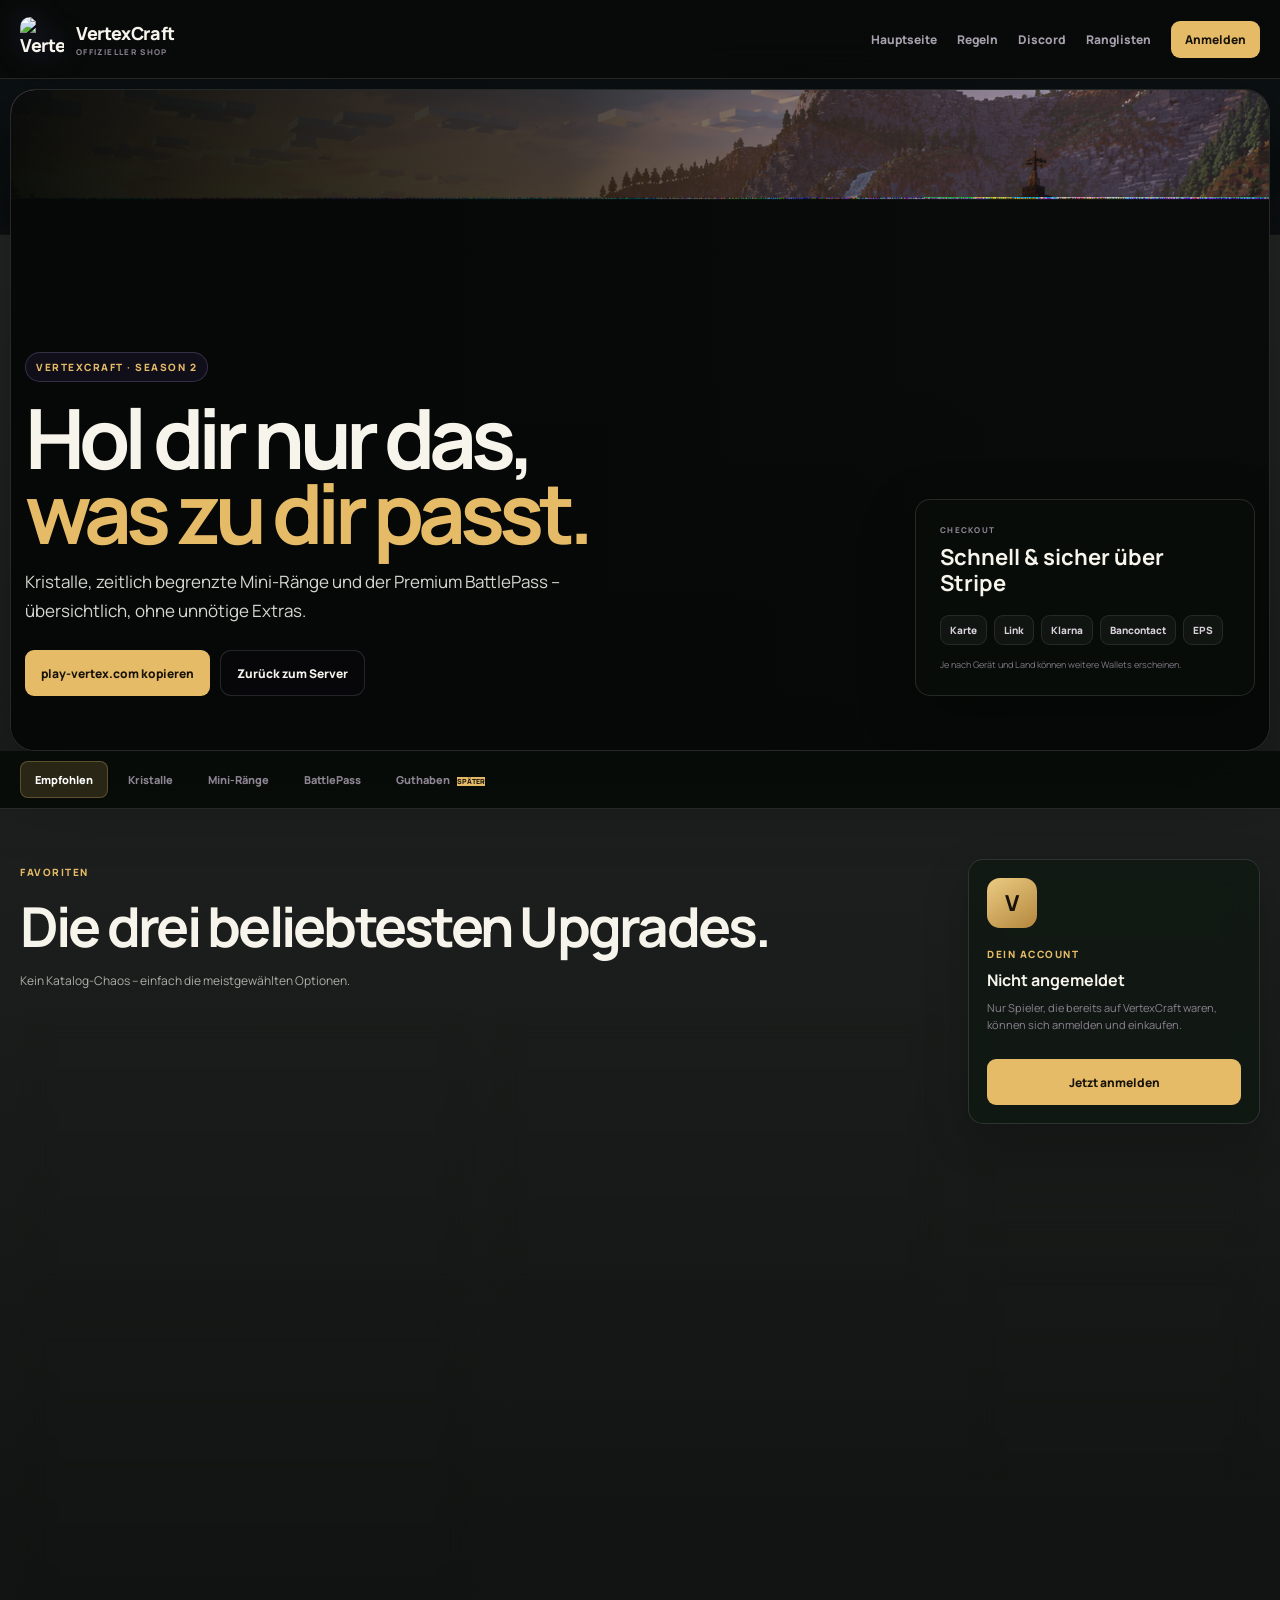
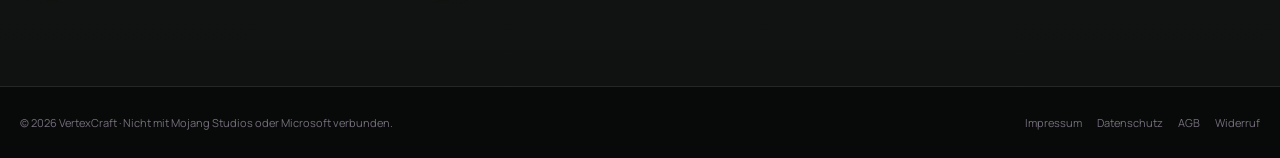
==== commit 5c42627c: "Fix shop image cards and background layout" ====
--- a/index.html
+++ b/index.html
@@ -1,23 +1,40 @@
-<!DOCTYPE html><html lang="de"><head><meta charset="UTF-8"><meta name="viewport" content="width=device-width,initial-scale=1.0"><meta name="description" content="Offizieller VertexCraft Shop – Kristalle, Mini-Ränge und Premium BattlePass."><meta name="theme-color" content="#08100d"><title>VertexCraft Shop</title><link rel="stylesheet" href="shop-v6.css?v=20260905-redesign2"></head><body>
+<!DOCTYPE html><html lang="de"><head><meta charset="UTF-8"><meta name="viewport" content="width=device-width,initial-scale=1.0"><meta name="description" content="Offizieller VertexCraft Shop – Kristalle, Mini-Ränge und Premium BattlePass."><meta name="theme-color" content="#09070d"><title>VertexCraft Shop</title><link rel="stylesheet" href="shop-v3.css"><link rel="stylesheet" href="shop-v4.css?v=20260905-cards2"></head><body>
 <header class="top"><div class="wrap"><a class="brand" href="https://web.play-vertex.com"><img src="https://web.play-vertex.com/assets/logo.png" alt="VertexCraft"><span>VertexCraft<small>OFFIZIELLER SHOP</small></span></a><nav class="head-links"><a class="home-link" href="https://web.play-vertex.com">Hauptseite</a><a href="https://web.play-vertex.com/regeln.html">Regeln</a><a href="https://discord.gg/gjDgG4X7yw" target="_blank" rel="noopener">Discord</a><button class="login-btn" id="loginButton">Anmelden</button><button class="account-btn" id="accountButton"></button></nav></div></header>
-<section class="hero"><div class="wrap hero-shell"><div class="hero-media"><img src="assets/shop-hero-v2.png" alt="VertexCraft Shop"></div><div class="hero-shade"></div><div class="hero-inner"><span class="eyebrow">VERTEXCRAFT · SEASON 2</span><h1>Premium ohne Chaos.<br><em>Alles auf einen Blick.</em></h1><p>Kristalle, Mini-Ränge und BattlePass in einem neuen Showcase-Layout. Produktbilder werden nicht mehr in schmale Boxen gepresst, sondern vollständig in flexiblen Bildflächen dargestellt.</p><div class="hero-actions"><button class="primary" data-copy="play-vertex.com">play-vertex.com kopieren</button><a class="secondary" href="https://web.play-vertex.com">Zur Hauptseite</a></div><div class="checkout-strip"><strong>Stripe Checkout</strong><i>Karte</i><i>Link</i><i>Klarna</i><i>Bancontact</i><i>EPS</i><small>Je nach Gerät und Land können zusätzliche Wallets erscheinen.</small></div></div></div></section>
+
+<section class="hero"><div class="hero-shade"></div><div class="wrap hero-grid"><div class="hero-copy"><span class="badge">VERTEXCRAFT · SEASON 2</span><h1>Hol dir nur das,<br><em>was zu dir passt.</em></h1><p>Kristalle, zeitlich begrenzte Mini-Ränge und der Premium BattlePass – übersichtlich, ohne unnötige Extras.</p><div class="hero-actions"><button class="primary" data-copy="play-vertex.com">play-vertex.com kopieren</button><a class="secondary" href="https://web.play-vertex.com">Zurück zum Server</a></div></div><div class="payment-card"><span>CHECKOUT</span><strong>Schnell & sicher über Stripe</strong><div class="paychips"><i>Karte</i><i>Link</i><i>Klarna</i><i>Bancontact</i><i>EPS</i></div><small>Je nach Gerät und Land können weitere Wallets erscheinen.</small></div></div></section>
 <div class="success" id="successBox"></div>
+
 <nav class="categorybar"><div class="wrap tabs"><button class="tab active" data-tab="offers">Empfohlen</button><button class="tab" data-tab="currency">Kristalle</button><button class="tab" data-tab="ranks">Mini-Ränge</button><button class="tab" data-tab="battlepass">BattlePass</button><button class="tab" data-tab="credit">Guthaben <span class="newdot">SPÄTER</span></button></div></nav>
+
 <main class="wrap layout"><section class="content">
-<div class="panel active" data-panel="offers"><div class="section-head"><span class="section-kicker">EMPFOHLEN</span><h2>Die beliebtesten Upgrades.</h2><p>Große Showcases statt alter Produktboxen. Auf Handy stehen Bild und Inhalt sauber untereinander.</p></div><div class="showcase-list">
-<article class="showcase"><div class="art-stage"><img src="assets/shop-crystals-v2.png" alt="5.000 Kristalle"></div><div class="showcopy"><div class="meta"><span class="label">KRISTALLE</span><span class="best">BELIEBT</span></div><h3>5.000 Kristalle</h3><p>Ein starkes Paket für Cosmetics und ausgewählte Server-Inhalte.</p><div class="price-row"><div class="price"><strong>13,49 €</strong><small>einmalig</small></div><button class="buy-btn" data-url="https://buy.stripe.com/eVqbITbGl3WGeiU0z8dMI0h">Kaufen</button></div></div></article>
-<article class="showcase reverse"><div class="art-stage"><div class="rank-emblem">🥇</div></div><div class="showcopy"><div class="meta"><span class="label">MINI-RANG</span><span class="best">TOP</span></div><h3>Gold · 30 Tage</h3><p>Goldbarren-Icon vor deinem Namen. Dein normaler Server-Rang bleibt davon unabhängig.</p><div class="price-row"><div class="price"><strong>14,99 €</strong><small>30 Tage</small></div><button class="buy-btn" data-url="https://buy.stripe.com/aFa14f11HeBkgr26XwdMI0d">Kaufen</button></div></div></article>
-<article class="showcase"><div class="art-stage"><img src="assets/shop-battlepass-v2.png" alt="BattlePass Premium"></div><div class="showcopy"><div class="meta"><span class="label">SEASON 2</span></div><h3>BattlePass Premium</h3><p>Der Premium-Pfad mit zusätzlichen Belohnungen für deine Season.</p><div class="price-row"><div class="price"><strong>6,99 €</strong><small>einmalig</small></div><button class="buy-btn" data-url="https://buy.stripe.com/bJe00b8u9bp8deQ5TsdMI0j">Kaufen</button></div></div></article>
+<div class="panel active" data-panel="offers"><div class="section-head"><div><span class="section-kicker">FAVORITEN</span><h2>Die drei beliebtesten Upgrades.</h2><p>Kein Katalog-Chaos – einfach die meistgewählten Optionen.</p></div></div><div class="products featured-products">
+<article class="product currency-card"><div class="product-top currency"><span class="label">KRISTALLE</span><span class="best">BELIEBT</span></div><div class="product-body"><h3>5.000 Kristalle</h3><p>Ein solides Paket für Cosmetics und ausgewählte Server-Inhalte.</p><div class="price-row"><div class="price"><strong>13,49 €</strong><small>einmalig</small></div><button class="buy-btn" data-url="https://buy.stripe.com/eVqbITbGl3WGeiU0z8dMI0h">Kaufen</button></div></div></article>
+<article class="product gold-card"><div class="product-top champion rank"><span class="label">MINI-RANG</span><span class="best">TOP</span></div><div class="product-body"><h3>Gold</h3><p>30 Tage Gold Mini-Rang mit eigenem Icon vor deinem Namen.</p><div class="price-row"><div class="price"><strong>14,99 €</strong><small>30 Tage</small></div><button class="buy-btn" data-url="https://buy.stripe.com/aFa14f11HeBkgr26XwdMI0d">Kaufen</button></div></div></article>
+<article class="product pass-card"><div class="product-top pass"><span class="label">SEASON 2</span></div><div class="product-body"><h3>BattlePass Premium</h3><p>Der Premium-Pfad mit zusätzlichen Belohnungen für deine Season.</p><div class="price-row"><div class="price"><strong>6,99 €</strong><small>einmalig</small></div><button class="buy-btn" data-url="https://buy.stripe.com/bJe00b8u9bp8deQ5TsdMI0j">Kaufen</button></div></div></article>
 </div></div>
-<div class="panel" data-panel="currency"><div class="section-head"><span class="section-kicker">PREMIUM-WÄHRUNG</span><h2>Kristallpakete.</h2><p>Klare Liste, keine gequetschten Karten.</p></div><div class="showcase"><div class="art-stage"><img src="assets/shop-crystals-v2.png" alt="VertexCraft Kristalle"></div><div class="showcopy"><div class="meta"><span class="label">KRISTALLE</span></div><h3>Für Cosmetics & mehr.</h3><p>Wähle die Menge, die zu dir passt. Alle Pakete sind einmalige Käufe.</p></div></div><div class="catalog">
-<div class="catalog-row"><div class="catalog-index">01</div><div class="catalog-copy"><h3>1.000 Kristalle</h3><p>Kleines Paket für den Einstieg.</p></div><div class="catalog-price"><strong>3,49 €</strong><small>einmalig</small></div><button class="buy-btn" data-url="https://buy.stripe.com/bJe4grbGl3WG5Mo3LkdMI0f">Kaufen</button></div>
-<div class="catalog-row"><div class="catalog-index">02</div><div class="catalog-copy"><h3>2.500 Kristalle</h3><p>Mehr Spielraum für deine nächsten Inhalte.</p></div><div class="catalog-price"><strong>7,49 €</strong><small>einmalig</small></div><button class="buy-btn" data-url="https://buy.stripe.com/5kQ00b39P9h01w80z8dMI0g">Kaufen</button></div>
-<div class="catalog-row"><div class="catalog-index">03 · BELIEBT</div><div class="catalog-copy"><h3>5.000 Kristalle</h3><p>Das ausgewogene Paket für aktive Spieler.</p></div><div class="catalog-price"><strong>13,49 €</strong><small>einmalig</small></div><button class="buy-btn" data-url="https://buy.stripe.com/eVqbITbGl3WGeiU0z8dMI0h">Kaufen</button></div>
-<div class="catalog-row"><div class="catalog-index">04</div><div class="catalog-copy"><h3>10.000 Kristalle</h3><p>Das größte aktuell verfügbare Paket.</p></div><div class="catalog-price"><strong>23,99 €</strong><small>einmalig</small></div><button class="buy-btn" data-url="https://buy.stripe.com/aFa4gr11Hctcgr2fu2dMI0i">Kaufen</button></div></div></div>
-<div class="panel" data-panel="ranks"><div class="section-head"><span class="section-kicker">MINI-RÄNGE · 30 TAGE</span><h2>Bronze, Gold & Diamond.</h2><p>Hier setzen wir bewusst auf klare Material-Showcases statt auf kaputt zugeschnittene Bilder.</p></div><div class="rank-stage"><div class="rank-strip bronze"><div class="rank-copy"><span class="section-kicker">BRONZE</span><h3>Bronze</h3><p>Kupferbarren-Icon · 30 Tage</p></div><div class="rank-buy"><div class="price"><strong>8,99 €</strong><small>30 Tage</small></div><button class="buy-btn" data-url="https://buy.stripe.com/dRm6ozeSxeBkcaMdlUdMI0c">Kaufen</button></div></div><div class="rank-strip gold"><div class="rank-copy"><span class="section-kicker">GOLD · BELIEBT</span><h3>Gold</h3><p>Goldbarren-Icon · 30 Tage</p></div><div class="rank-buy"><div class="price"><strong>14,99 €</strong><small>30 Tage</small></div><button class="buy-btn" data-url="https://buy.stripe.com/aFa14f11HeBkgr26XwdMI0d">Kaufen</button></div></div><div class="rank-strip diamond"><div class="rank-copy"><span class="section-kicker">DIAMOND</span><h3>Diamond</h3><p>Diamant-Icon · 30 Tage</p></div><div class="rank-buy"><div class="price"><strong>21,99 €</strong><small>30 Tage</small></div><button class="buy-btn" data-url="https://buy.stripe.com/cNi00bdOt2SC8YA4PodMI0e">Kaufen</button></div></div></div></div>
-<div class="panel" data-panel="battlepass"><div class="section-head"><span class="section-kicker">SEASON 2</span><h2>BattlePass Premium.</h2><p>Ein großer Fokusbereich statt einer kleinen Kachel.</p></div><div class="battlepass-stage"><div class="battlepass-media"><img src="assets/shop-battlepass-v2.png" alt="BattlePass Premium"></div><div class="battlepass-copy"><span class="section-kicker">PREMIUM TRACK</span><h3>Mehr aus deiner Season holen.</h3><p>Schalte den Premium-Pfad frei und sichere dir zusätzliche BattlePass-Belohnungen.</p><div class="price-row"><div class="price"><strong>6,99 €</strong><small>einmalig</small></div><button class="buy-btn" data-url="https://buy.stripe.com/bJe00b8u9bp8deQ5TsdMI0j">Kaufen</button></div></div></div></div>
-<div class="panel" data-panel="credit"><div class="empty"><div class="big">◇</div><h3>Guthaben kommt später</h3><p>Geschenkguthaben ist aktuell noch nicht aktiv.</p></div></div></section>
-<aside class="sidebar"><div class="sidebox"><div class="profile-icon">V</div><span class="side-kicker">DEIN ACCOUNT</span><h3 id="profileName">Nicht angemeldet</h3><div class="profile-hint" id="profileHint">Melde dich mit deinem Minecraft-Spielernamen an, um kaufen zu können.</div><button class="primary wide" id="sideLogin">Jetzt anmelden</button></div><div class="sidebox"><div class="secure"><div class="secure-icon">✓</div><div><h3>Stripe Checkout</h3><p>Zahlungsdaten werden nicht auf dieser Website gespeichert.</p></div></div></div><div class="sidebox"><span class="side-kicker">SUPPORT</span><h3>Hilfe beim Kauf?</h3><p>Schreib uns per Mail oder Discord.</p><div class="help-links"><a href="mailto:vertexcrafts1@gmail.com">vertexcrafts1@gmail.com</a><a href="https://discord.gg/gjDgG4X7yw" target="_blank" rel="noopener">Discord öffnen</a></div></div></aside></main>
+
+<div class="panel" data-panel="currency"><div class="section-head"><div><span class="section-kicker">PREMIUM-WÄHRUNG</span><h2>Kristalle</h2><p>Vier Paketgrößen – von klein bis groß.</p></div></div><div class="products four">
+<article class="product"><div class="product-top currency"><span class="label">1.000</span></div><div class="product-body"><h3>1.000 Kristalle</h3><p>Für einen kleinen Boost.</p><div class="price-row"><div class="price"><strong>3,49 €</strong><small>einmalig</small></div><button class="buy-btn" data-url="https://buy.stripe.com/bJe4grbGl3WG5Mo3LkdMI0f">Kaufen</button></div></div></article>
+<article class="product"><div class="product-top currency"><span class="label">2.500</span></div><div class="product-body"><h3>2.500 Kristalle</h3><p>Mehr Spielraum für deine nächsten Inhalte.</p><div class="price-row"><div class="price"><strong>7,49 €</strong><small>einmalig</small></div><button class="buy-btn" data-url="https://buy.stripe.com/5kQ00b39P9h01w80z8dMI0g">Kaufen</button></div></div></article>
+<article class="product"><div class="product-top currency"><span class="label">5.000</span><span class="best">BELIEBT</span></div><div class="product-body"><h3>5.000 Kristalle</h3><p>Das Paket für aktive Spieler.</p><div class="price-row"><div class="price"><strong>13,49 €</strong><small>einmalig</small></div><button class="buy-btn" data-url="https://buy.stripe.com/eVqbITbGl3WGeiU0z8dMI0h">Kaufen</button></div></div></article>
+<article class="product"><div class="product-top currency"><span class="label">10.000</span></div><div class="product-body"><h3>10.000 Kristalle</h3><p>Das größte verfügbare Kristall-Paket.</p><div class="price-row"><div class="price"><strong>23,99 €</strong><small>einmalig</small></div><button class="buy-btn" data-url="https://buy.stripe.com/aFa4gr11Hctcgr2fu2dMI0i">Kaufen</button></div></div></article>
+</div></div>
+
+<div class="panel" data-panel="ranks"><div class="section-head"><div><span class="section-kicker">30 TAGE</span><h2>Mini-Ränge</h2><p>Ein kleines sichtbares Extra vor deinem Namen – unabhängig von deinem normalen Server-Rang.</p></div></div><div class="products">
+<article class="product bronze-card"><div class="product-top elite rank"><span class="label">BRONZE</span></div><div class="product-body"><h3>Bronze</h3><p>Kupferbarren-Icon vor deinem Namen.</p><div class="price-row"><div class="price"><strong>8,99 €</strong><small>30 Tage</small></div><button class="buy-btn" data-url="https://buy.stripe.com/dRm6ozeSxeBkcaMdlUdMI0c">Kaufen</button></div></div></article>
+<article class="product gold-card"><div class="product-top champion rank"><span class="label">GOLD</span><span class="best">BELIEBT</span></div><div class="product-body"><h3>Gold</h3><p>Goldbarren-Icon vor deinem Namen.</p><div class="price-row"><div class="price"><strong>14,99 €</strong><small>30 Tage</small></div><button class="buy-btn" data-url="https://buy.stripe.com/aFa14f11HeBkgr26XwdMI0d">Kaufen</button></div></div></article>
+<article class="product diamond-card"><div class="product-top mythos rank"><span class="label">DIAMOND</span></div><div class="product-body"><h3>Diamond</h3><p>Diamant-Icon vor deinem Namen.</p><div class="price-row"><div class="price"><strong>21,99 €</strong><small>30 Tage</small></div><button class="buy-btn" data-url="https://buy.stripe.com/cNi00bdOt2SC8YA4PodMI0e">Kaufen</button></div></div></article>
+</div></div>
+
+<div class="panel" data-panel="battlepass"><div class="section-head"><div><span class="section-kicker">SEASON 2</span><h2>BattlePass Premium</h2><p>Für Spieler, die ihre Season mit zusätzlichen Rewards erweitern möchten.</p></div></div><div class="battlepass-showcase"><div><span>PREMIUM TRACK</span><h3>Mehr aus deinen Quests holen.</h3><p>Schalte den Premium-Pfad frei und sichere dir zusätzliche BattlePass-Belohnungen während Season 2.</p><div class="price-row"><div class="price"><strong>6,99 €</strong><small>einmalig</small></div><button class="buy-btn" data-url="https://buy.stripe.com/bJe00b8u9bp8deQ5TsdMI0j">Kaufen</button></div></div></div></div>
+
+<div class="panel" data-panel="credit"><div class="empty"><div class="big">◇</div><h3>Guthaben kommt später</h3><p>Geschenkguthaben ist aktuell noch nicht aktiv.</p></div></div>
+</section>
+
+<aside class="sidebar"><div class="sidebox profile-box"><div class="profile-icon">V</div><span class="side-kicker">DEIN ACCOUNT</span><h3 id="profileName">Nicht angemeldet</h3><div class="profile-hint" id="profileHint">Melde dich mit deinem Minecraft-Spielernamen an, um kaufen zu können.</div><button class="primary wide" id="sideLogin">Jetzt anmelden</button></div><div class="sidebox"><div class="secure"><div class="secure-icon">✓</div><div><h3>Stripe Checkout</h3><p>Zahlungsdaten werden nicht auf dieser Website gespeichert.</p></div></div></div><div class="sidebox"><span class="side-kicker">BRAUCHST DU HILFE?</span><h3>Shop-Support</h3><p>Bei Problemen mit einem Kauf erreichst du uns per Mail oder Discord.</p><div class="help-links"><a href="mailto:vertexcrafts1@gmail.com">E-Mail schreiben</a><a href="https://discord.gg/gjDgG4X7yw" target="_blank" rel="noopener">Discord öffnen</a></div></div></aside>
+</main>
+
 <footer class="footer"><div class="wrap"><span>© 2026 VertexCraft · Nicht mit Mojang Studios oder Microsoft verbunden.</span><nav><a href="https://web.play-vertex.com/impressum.html">Impressum</a><a href="https://web.play-vertex.com/datenschutz.html">Datenschutz</a><a href="https://web.play-vertex.com/agb.html">AGB</a><a href="https://web.play-vertex.com/widerruf.html">Widerruf</a></nav></div></footer>
-<div class="modal" id="loginModal"><div class="modal-card"><span class="eyebrow">SPIELER LOGIN</span><h2>Minecraft-Spielername</h2><p>Gib den Spielernamen ein, für den du einkaufen möchtest.</p><input class="input" id="loginInput" maxlength="32" placeholder="z. B. Gamefly03h" autocomplete="off"><div class="modal-actions"><button class="cancel" id="loginCancel">Abbrechen</button><button class="save" id="loginSave">Anmelden</button></div><p class="login-note">Dein Spielername wird mit VertexCraft abgeglichen.</p></div></div>
-<script src="shop-v3.js"></script></body></html>+
+<div class="modal" id="loginModal"><div class="modal-card"><span class="badge">SPIELER LOGIN</span><h2>Minecraft-Spielername</h2><p>Gib den Spielernamen ein, für den du einkaufen möchtest.</p><input class="input" id="loginInput" maxlength="32" placeholder="z. B. Gamefly03h" autocomplete="off"><div class="modal-actions"><button class="cancel" id="loginCancel">Abbrechen</button><button class="save" id="loginSave">Anmelden</button></div><p class="login-note">Dein Spielername wird mit VertexCraft abgeglichen.</p></div></div>
+<script src="shop-v3.js"></script></body></html>
--- a/shop-v3.css
+++ b/shop-v3.css
@@ -0,0 +1 @@
+:root{--bg:#09070d;--panel:rgba(16,12,21,.9);--panel2:#17121f;--line:rgba(255,255,255,.09);--text:#f8f6fb;--muted:#a79eac;--purple:#9b6dff;--purple2:#d2b8ff;--green:#66e3a3;--gold:#f0c078;--shadow:0 24px 70px rgba(0,0,0,.35)}*{box-sizing:border-box}html{scroll-behavior:smooth}body{margin:0;background:#09070d;color:var(--text);font-family:Inter,Segoe UI,Arial,sans-serif;overflow-x:hidden}body:before{content:"";position:fixed;inset:0;z-index:-3;background:linear-gradient(rgba(9,7,13,.9),rgba(9,7,13,.96)),url('https://web.play-vertex.com/assets/vertex-world.svg') center/cover fixed}body:after{content:"";position:fixed;inset:0;z-index:-2;pointer-events:none;background:radial-gradient(circle at 18% 12%,rgba(155,109,255,.12),transparent 27%),radial-gradient(circle at 84% 16%,rgba(240,184,135,.08),transparent 22%),linear-gradient(rgba(255,255,255,.012) 1px,transparent 1px),linear-gradient(90deg,rgba(255,255,255,.012) 1px,transparent 1px);background-size:auto,auto,34px 34px,34px 34px}a{text-decoration:none;color:inherit}button,input{font:inherit}.wrap{width:min(1180px,calc(100% - 32px));margin:auto}.top{position:sticky;top:0;z-index:60;padding:12px 0;background:rgba(9,7,13,.75);backdrop-filter:blur(20px);border-bottom:1px solid rgba(255,255,255,.06)}.top .wrap{min-height:58px;display:flex;align-items:center;justify-content:space-between;gap:22px}.brand{display:flex;align-items:center;gap:12px;font-weight:950;font-size:18px;letter-spacing:-.02em}.brand img{width:44px;height:44px;object-fit:contain;filter:drop-shadow(0 0 15px rgba(155,109,255,.28))}.brand small{display:block;color:#887f8e;font-size:8px;letter-spacing:.17em;margin-top:1px}.head-links{display:flex;align-items:center;gap:15px;color:#a8a0ae;font-weight:800;font-size:12px}.head-links a:hover{color:#fff}.login-btn,.account-btn{border:1px solid rgba(255,255,255,.11);background:rgba(255,255,255,.05);color:#fff;padding:10px 14px;border-radius:11px;cursor:pointer;font-weight:900}.account-btn{display:none}.hero{position:relative;min-height:520px;overflow:hidden;border-bottom:1px solid rgba(255,255,255,.08);background:url('https://web.play-vertex.com/assets/portal-world.svg') center 44%/cover no-repeat}.hero-shade{position:absolute;inset:0;background:linear-gradient(90deg,rgba(7,6,10,.96) 0%,rgba(7,6,10,.8) 42%,rgba(7,6,10,.18) 75%),linear-gradient(0deg,rgba(7,6,10,.88),transparent 46%),radial-gradient(circle at 78% 30%,rgba(245,188,143,.11),transparent 24%)}.hero-grid{position:relative;z-index:2;min-height:520px;display:grid;grid-template-columns:minmax(0,1fr) 360px;gap:55px;align-items:end;padding-top:60px;padding-bottom:54px}.hero-copy{max-width:720px}.badge,.section-kicker,.side-kicker{font-size:9px;font-weight:950;letter-spacing:.16em;color:#c8adff}.badge{display:inline-flex;padding:7px 10px;border:1px solid rgba(200,173,255,.2);border-radius:999px;background:rgba(155,109,255,.08)}.hero h1{font-size:clamp(54px,6.8vw,90px);line-height:.9;letter-spacing:-.067em;margin:18px 0 18px}.hero h1 em{font-style:normal;background:linear-gradient(100deg,#fff 5%,#dcc9ff 52%,#ad7dff 100%);-webkit-background-clip:text;background-clip:text;color:transparent}.hero p{max-width:620px;color:#c4bcc8;line-height:1.75;font-size:15px}.hero-actions{display:flex;gap:10px;margin-top:24px;flex-wrap:wrap}.primary,.secondary{display:inline-flex;align-items:center;justify-content:center;min-height:46px;padding:0 16px;border-radius:11px;font-size:12px;font-weight:950;cursor:pointer}.primary{border:0;background:linear-gradient(135deg,#9e70ff,#7444db);color:#fff;box-shadow:0 14px 35px rgba(116,68,219,.25)}.secondary{border:1px solid rgba(255,255,255,.12);background:rgba(10,8,14,.58)}.payment-card{align-self:end;padding:22px;border:1px solid rgba(255,255,255,.11);border-radius:22px;background:rgba(10,8,14,.64);backdrop-filter:blur(16px);box-shadow:0 20px 60px rgba(0,0,0,.24)}.payment-card>span{display:block;color:#8d8494;font-size:8px;font-weight:950;letter-spacing:.16em}.payment-card>strong{display:block;margin-top:9px;font-size:22px;line-height:1.2}.paychips{display:flex;flex-wrap:wrap;gap:7px;margin-top:18px}.paychips i{font-style:normal;padding:7px 9px;border:1px solid rgba(255,255,255,.09);border-radius:9px;background:rgba(255,255,255,.04);color:#d8d1dc;font-size:10px;font-weight:900}.payment-card small{display:block;margin-top:13px;color:#817987;font-size:9px;line-height:1.5}.success{display:none;margin:18px auto 0;width:min(1180px,calc(100% - 32px));border:1px solid rgba(102,227,163,.3);background:rgba(102,227,163,.08);color:#c3f5d7;border-radius:12px;padding:13px 15px;font-size:12px;font-weight:850}.success.show{display:block}.categorybar{position:sticky;top:82px;z-index:50;background:rgba(12,9,16,.87);backdrop-filter:blur(18px);border-bottom:1px solid rgba(255,255,255,.07)}.tabs{display:flex;gap:5px;overflow-x:auto;padding:10px 0}.tab{white-space:nowrap;border:0;background:transparent;color:#8d8592;border-radius:10px;padding:11px 15px;font-size:11px;font-weight:950;cursor:pointer}.tab:hover{color:#fff;background:rgba(255,255,255,.04)}.tab.active{color:#fff;background:rgba(155,109,255,.14);box-shadow:inset 0 0 0 1px rgba(155,109,255,.22)}.newdot{font-size:7px;color:var(--gold);margin-left:5px}.layout{display:grid;grid-template-columns:minmax(0,1fr) 285px;gap:24px;padding:38px 0 82px}.panel{display:none}.panel.active{display:block}.section-head{display:flex;align-items:end;justify-content:space-between;gap:20px;margin-bottom:22px}.section-head h2{margin:7px 0 0;font-size:34px;letter-spacing:-.045em}.section-head p{margin:8px 0 0;color:var(--muted);font-size:12px;line-height:1.55}.products{display:grid;grid-template-columns:repeat(3,1fr);gap:14px}.products.four{grid-template-columns:repeat(2,1fr)}.product{position:relative;overflow:hidden;border:1px solid var(--line);border-radius:20px;background:linear-gradient(160deg,rgba(24,19,31,.94),rgba(13,10,17,.95));min-height:315px;display:flex;flex-direction:column;transition:.22s ease;box-shadow:0 20px 55px rgba(0,0,0,.18)}.product:hover{transform:translateY(-4px);border-color:rgba(191,157,255,.24);box-shadow:0 28px 70px rgba(0,0,0,.25)}.product-top{height:142px;display:flex;align-items:center;justify-content:center;position:relative;overflow:hidden;background:radial-gradient(circle at 50% 55%,rgba(155,109,255,.18),transparent 62%)}.product-top:after{content:"";position:absolute;inset:0;background:linear-gradient(180deg,transparent 50%,rgba(9,7,13,.6))}.product-top.currency:before{content:"✦";font-size:74px;color:#d0bbff;text-shadow:0 0 34px rgba(155,109,255,.58)}.product-top.elite:before{content:"◫"}.product-top.champion:before{content:"▰"}.product-top.mythos:before{content:"◆"}.product-top.rank:before{font-size:66px;font-weight:950;color:#eadfff;text-shadow:0 0 30px rgba(155,109,255,.46)}.product-top.pass:before{content:"✦";font-size:70px;color:#f2e9ff;text-shadow:0 0 34px rgba(155,109,255,.55)}.bronze-card .product-top{background:radial-gradient(circle,rgba(191,119,74,.3),transparent 65%)}.gold-card .product-top{background:radial-gradient(circle,rgba(241,193,95,.3),transparent 65%)}.diamond-card .product-top{background:radial-gradient(circle,rgba(109,215,235,.27),transparent 65%)}.pass-card .product-top{background:radial-gradient(circle,rgba(155,109,255,.28),transparent 65%)}.label{position:absolute;z-index:2;left:12px;top:12px;padding:6px 8px;border-radius:8px;background:rgba(18,13,25,.76);border:1px solid rgba(255,255,255,.07);color:#ceb6ff;font-size:8px;font-weight:950;letter-spacing:.11em}.best{position:absolute;z-index:2;right:12px;top:12px;padding:6px 8px;border-radius:8px;background:rgba(72,51,20,.7);border:1px solid rgba(255,205,126,.13);color:#ffd88e;font-size:8px;font-weight:950;letter-spacing:.09em}.product-body{padding:19px;display:flex;flex:1;flex-direction:column}.product h3{font-size:20px;margin:0 0 7px}.product p{color:#948b9a;font-size:12px;line-height:1.6;margin:0 0 17px}.price-row{margin-top:auto;display:flex;align-items:center;justify-content:space-between;gap:10px}.price strong{font-size:23px}.price small{display:block;color:#756d7a;font-size:9px;margin-top:2px}.buy-btn{border:0;border-radius:10px;padding:11px 13px;background:linear-gradient(135deg,#8d5fe9,#7040d2);color:#fff;font-weight:950;font-size:11px;cursor:pointer;box-shadow:0 10px 24px rgba(112,64,210,.18)}.buy-btn:hover{filter:brightness(1.08)}.buy-btn.locked{background:#24202b;color:#77707d;box-shadow:none;cursor:not-allowed}.battlepass-showcase{position:relative;overflow:hidden;min-height:420px;border:1px solid var(--line);border-radius:24px;background:linear-gradient(90deg,rgba(9,7,13,.94),rgba(9,7,13,.56)),url('https://web.play-vertex.com/assets/portal-world.svg') center/cover;box-shadow:var(--shadow);display:flex;align-items:end;padding:34px}.battlepass-showcase>div{max-width:600px}.battlepass-showcase span{font-size:9px;font-weight:950;letter-spacing:.15em;color:#c8adff}.battlepass-showcase h3{font-size:36px;letter-spacing:-.045em;margin:9px 0 9px}.battlepass-showcase p{color:#aaa0af;line-height:1.65;font-size:13px}.sidebar{display:grid;gap:14px;align-content:start}.sidebox{border:1px solid var(--line);border-radius:18px;background:rgba(16,12,21,.84);backdrop-filter:blur(12px);padding:18px;box-shadow:0 18px 50px rgba(0,0,0,.14)}.sidebox h3{margin:6px 0 8px;font-size:16px}.sidebox p{color:#908795;font-size:11px;line-height:1.6;margin:0}.profile-box{background:radial-gradient(circle at 88% 6%,rgba(155,109,255,.22),transparent 30%),rgba(16,12,21,.88)}.profile-icon{width:50px;height:50px;border-radius:13px;display:grid;place-items:center;background:linear-gradient(135deg,#a070ff,#6837c9);font-weight:950;font-size:22px;margin-bottom:13px}.profile-hint{color:#8b8291;font-size:11px;line-height:1.55;margin-bottom:14px}.wide{width:100%;margin-top:12px}.help-links{display:grid;gap:8px;margin-top:13px}.help-links a{padding:10px 11px;border-radius:9px;background:rgba(255,255,255,.045);color:#c2bac6;font-size:11px;font-weight:850}.help-links a:hover{background:rgba(255,255,255,.07);color:#fff}.secure{display:flex;gap:11px;align-items:flex-start}.secure-icon{width:38px;height:38px;flex:0 0 38px;border-radius:10px;display:grid;place-items:center;background:rgba(102,227,163,.12);color:#79e7ab}.empty{border:1px dashed rgba(255,255,255,.12);border-radius:20px;padding:60px 24px;text-align:center;background:rgba(14,11,18,.72)}.empty .big{font-size:44px;margin-bottom:12px;color:#c8adff}.empty h3{margin:0 0 8px}.empty p{color:#8f8794;font-size:12px}.footer{border-top:1px solid rgba(255,255,255,.07);background:rgba(8,6,11,.72);padding:28px 0;color:#766e7d;font-size:11px}.footer .wrap{display:flex;justify-content:space-between;gap:20px;flex-wrap:wrap}.footer nav{display:flex;gap:15px;flex-wrap:wrap}.modal{position:fixed;inset:0;background:rgba(3,3,6,.82);backdrop-filter:blur(10px);display:none;place-items:center;z-index:100;padding:20px}.modal.open{display:grid}.modal-card{width:min(430px,100%);border:1px solid rgba(255,255,255,.11);border-radius:22px;background:#15101c;box-shadow:0 35px 100px rgba(0,0,0,.55);padding:25px}.modal-card h2{margin:7px 0 9px;font-size:26px}.modal-card p{margin:0 0 20px;color:#99909f;line-height:1.55;font-size:12px}.input{width:100%;border:1px solid rgba(255,255,255,.11);border-radius:11px;background:#0d0a11;color:#fff;padding:13px 14px;outline:none}.input:focus{border-color:#8157df;box-shadow:0 0 0 3px rgba(129,87,223,.12)}.modal-actions{display:flex;gap:9px;margin-top:13px}.modal-actions button{flex:1;border:0;border-radius:10px;padding:12px;font-weight:950;cursor:pointer}.cancel{background:#24202a;color:#aaa2af}.save{background:linear-gradient(135deg,#9668f6,#7141d6);color:#fff}.login-note{font-size:10px!important;color:#716979!important;margin-top:12px!important}@media(max-width:930px){.hero-grid{grid-template-columns:1fr}.payment-card{display:none}.layout{grid-template-columns:1fr}.sidebar{grid-row:1}.products{grid-template-columns:repeat(2,1fr)}.head-links a:not(.home-link){display:none}}@media(max-width:620px){.top{padding:8px 0}.categorybar{top:74px}.brand{font-size:15px}.brand img{width:38px;height:38px}.hero,.hero-grid{min-height:610px}.hero-grid{padding-top:45px;padding-bottom:35px}.hero h1{font-size:50px}.hero p{font-size:13px}.hero-actions{display:grid}.hero-actions>*{width:100%}.layout{padding-top:24px}.products,.products.four{grid-template-columns:1fr}.section-head{align-items:flex-start;flex-direction:column}.product{min-height:290px}.battlepass-showcase{min-height:440px;padding:24px}.battlepass-showcase h3{font-size:31px}.footer .wrap{flex-direction:column}}
--- a/shop-v4.css
+++ b/shop-v4.css
@@ -0,0 +1,5 @@
+@import url('https://fonts.googleapis.com/css2?family=Manrope:wght@400;500;600;700;800&display=swap');
+:root{--bg:#080b0a;--panel:rgba(16,24,18,.86);--line:rgba(255,255,255,.12);--text:#f7f4ec;--muted:#aab0aa;--gold:#e6bb67;--shadow:0 28px 80px rgba(0,0,0,.46)}*{box-sizing:border-box}body{margin:0;color:var(--text);font-family:Manrope,system-ui,sans-serif;background:linear-gradient(rgba(6,9,7,.86),rgba(6,9,7,.97)),url('assets/shop-scroll-bg.png') center top/cover fixed}body:before,body:after{display:none!important}.wrap{width:min(1240px,calc(100% - 28px))}.top{position:sticky;top:0;z-index:60;padding:10px 0;border-color:var(--line);background:rgba(7,10,8,.86);backdrop-filter:blur(20px)}.top .wrap{min-height:58px}.brand img{width:44px;height:44px;object-fit:contain;border-radius:10px}.head-links{gap:20px}.login-btn,.account-btn,.primary,.buy-btn{border:0;border-radius:9px;background:var(--gold);color:#18130a;box-shadow:none}
+.hero{position:relative;isolation:isolate;width:min(1400px,calc(100% - 20px));min-height:660px;margin:10px auto 0;overflow:hidden;border:1px solid var(--line);border-radius:25px;background:#080b0a;box-shadow:var(--shadow)}.shop-hero-image{position:absolute;z-index:-2;inset:0;display:block;width:100%;height:100%;object-fit:cover;object-position:center}.hero-shade{position:absolute;z-index:-1;inset:0;background:linear-gradient(90deg,rgba(5,8,6,.97),rgba(5,8,6,.73) 44%,rgba(5,8,6,.08) 82%),linear-gradient(0deg,rgba(5,8,6,.75),transparent 58%)}.hero-grid{min-height:660px;grid-template-columns:minmax(0,1fr) 340px;padding-top:70px}.badge,.section-kicker,.side-kicker{color:var(--gold);font-size:10px;letter-spacing:.15em}.hero h1{max-width:790px;margin:18px 0;font-size:clamp(56px,6.5vw,96px);line-height:.9;letter-spacing:-.07em}.hero h1 em{color:var(--gold);font-style:normal;background:none;-webkit-text-fill-color:initial}.hero p{max-width:600px;color:#d3d8d1;font-size:17px;line-height:1.7}.payment-card{padding:24px;border:1px solid var(--line);border-radius:15px;background:rgba(9,14,10,.72);backdrop-filter:blur(14px)}.categorybar{top:78px;border-color:var(--line);background:rgba(7,11,8,.92);backdrop-filter:blur(18px)}.tab{border-radius:8px}.tab.active{background:rgba(230,187,103,.15);color:#fff;box-shadow:inset 0 0 0 1px rgba(230,187,103,.28)}.newdot{background:var(--gold);color:#18130a}
+.layout{grid-template-columns:minmax(0,1fr) 292px;gap:24px;padding-top:50px}.content>.panel{padding:0;border:0;background:transparent}.section-head h2{font-size:clamp(36px,4.3vw,60px);letter-spacing:-.05em}.section-head p,.product p,.sidebox p{color:var(--muted)}.products,.products.four,.featured-products{display:grid;grid-template-columns:repeat(2,minmax(0,1fr))!important;gap:17px}.products>.product{display:flex!important;min-height:285px!important;padding:0!important;flex-direction:column!important;overflow:hidden;border:1px solid var(--line)!important;border-radius:18px!important;background:linear-gradient(145deg,rgba(17,27,20,.82),rgba(10,16,12,.72))!important;box-shadow:0 18px 55px rgba(0,0,0,.25)!important;backdrop-filter:blur(14px);transition:.22s}.products>.product:hover{transform:translateY(-4px);border-color:rgba(230,187,103,.42)!important;background:linear-gradient(145deg,rgba(22,34,25,.88),rgba(11,18,13,.78))!important}.products>.product>.product-top{position:relative!important;display:flex!important;width:100%!important;height:62px!important;min-height:62px!important;padding:16px 20px!important;align-items:center!important;background:transparent!important;overflow:visible!important}.product-top:before,.product-top:after,.product-art{display:none!important}.label,.best{position:static!important;display:inline-flex!important;margin-right:8px;padding:7px 9px;border-radius:7px;background:rgba(255,255,255,.06);border:1px solid rgba(255,255,255,.09);color:#f4efe4}.best{margin-left:auto;background:var(--gold);border-color:transparent;color:#18130a}.products>.product>.product-body{display:flex!important;min-height:223px!important;padding:8px 26px 26px!important;flex-direction:column;justify-content:flex-start;background:transparent!important}.product h3{margin-top:8px;font-size:26px}.product p{font-size:14px;line-height:1.65}.price-row{margin-top:auto}.buy-btn{padding:13px 17px;font-weight:800}.sidebox{border:1px solid var(--line);border-radius:15px;background:rgba(15,24,18,.8);box-shadow:0 16px 46px rgba(0,0,0,.2);backdrop-filter:blur(14px)}.profile-icon{background:linear-gradient(145deg,#eccb83,#b4873d);color:#18130a}.battlepass-showcase{min-height:540px;border:1px solid var(--line);border-radius:20px;background:linear-gradient(90deg,rgba(6,9,7,.9),rgba(6,9,7,.1)),url('assets/shop-battlepass-v2.png') center/cover!important;box-shadow:var(--shadow)}.modal-card{border-color:var(--line);border-radius:18px;background:#121b14}.footer{border-color:var(--line);background:#070a08}
+@media(max-width:1000px){.hero-grid{grid-template-columns:1fr}.layout{grid-template-columns:1fr}.sidebar{grid-row:1;display:grid;grid-template-columns:repeat(3,1fr);gap:12px}}@media(max-width:700px){body{background-attachment:scroll}.wrap{width:calc(100% - 18px)}.head-links a:not(.home-link){display:none}.hero{min-height:720px;border-radius:18px}.shop-hero-image{object-position:64% center}.hero-shade{background:linear-gradient(0deg,rgba(5,8,6,.98),rgba(5,8,6,.77) 67%,rgba(5,8,6,.06))}.hero-grid{min-height:720px;padding-top:230px}.hero h1{font-size:49px}.sidebar{grid-template-columns:1fr}.products,.products.four,.featured-products{grid-template-columns:1fr!important}.products>.product>.product-top{height:62px!important;min-height:62px!important}.products>.product>.product-body{min-height:230px!important}}
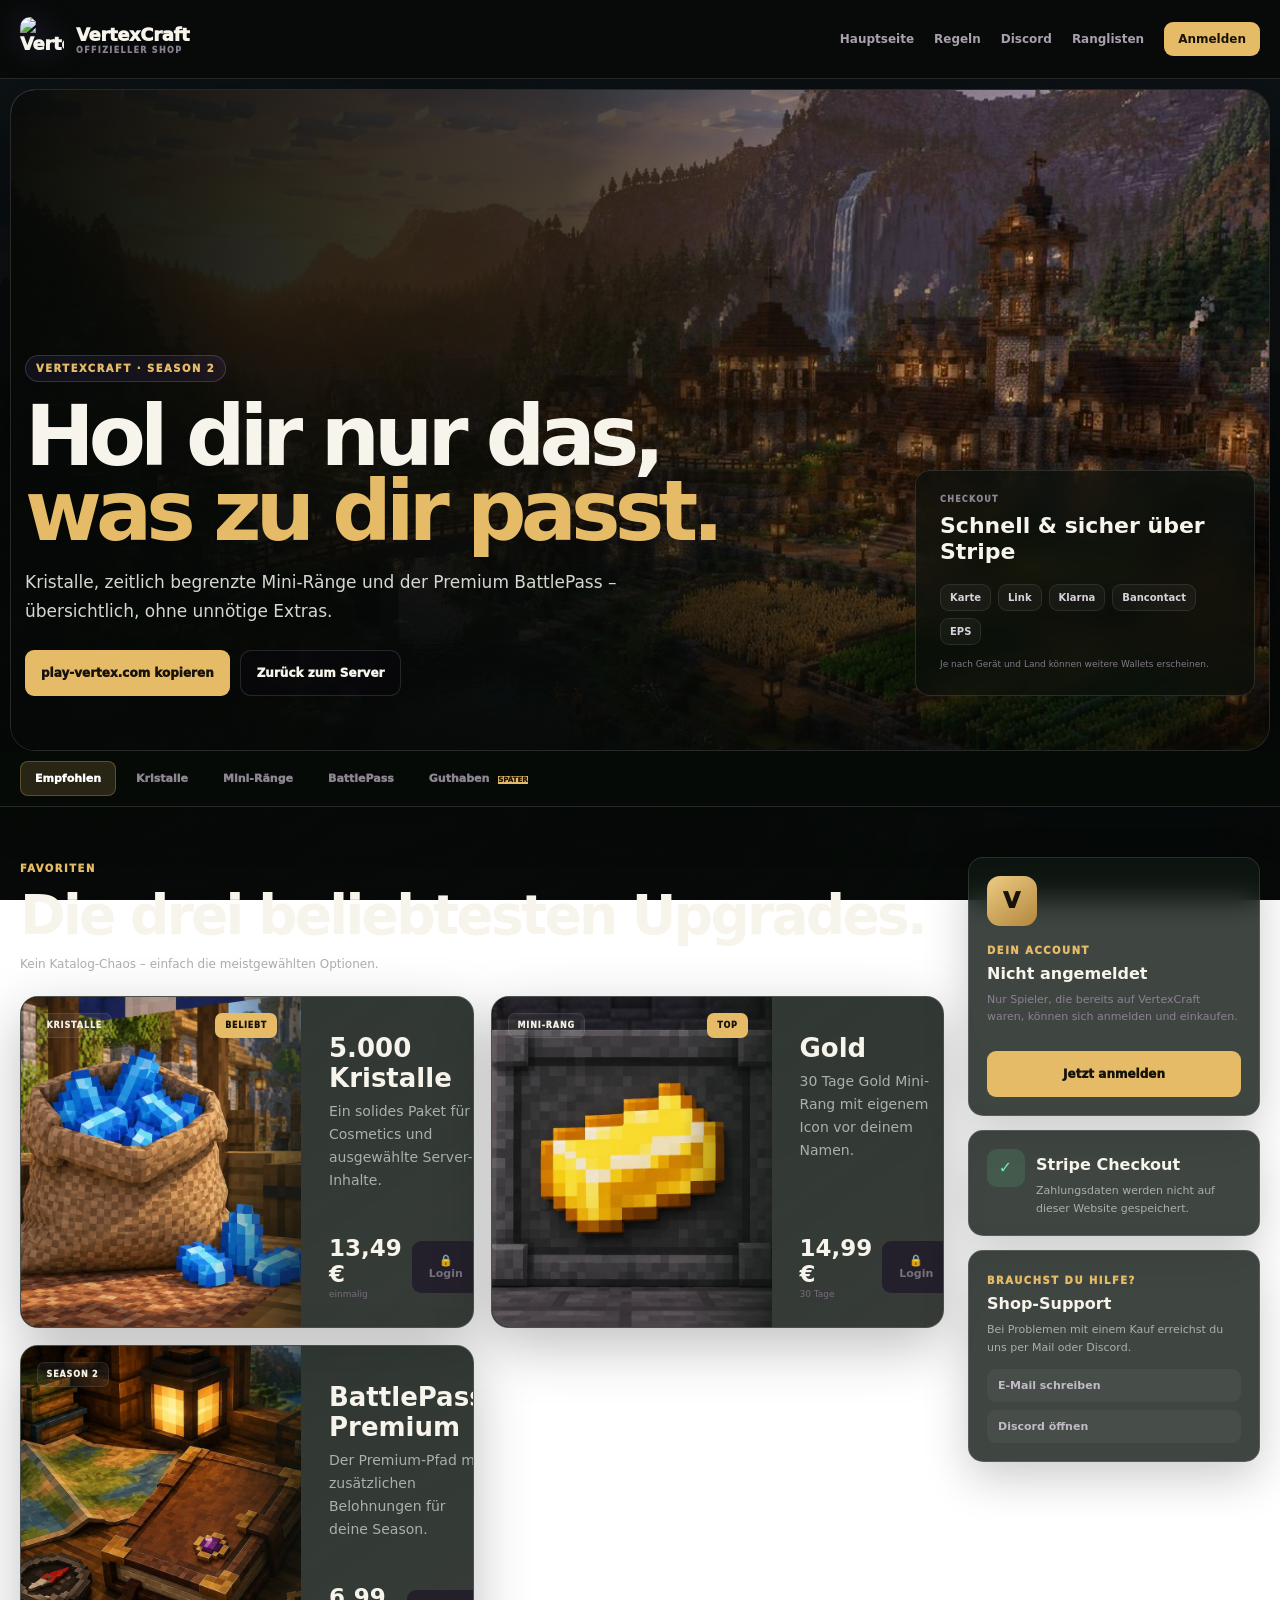
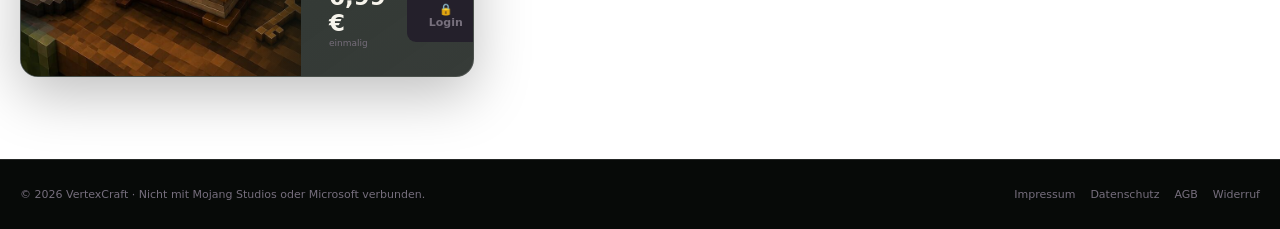
==== commit 01d01734: "Harden shop login and checkout security" ====
--- a/index.html
+++ b/index.html
@@ -1,5 +1,5 @@
-<!DOCTYPE html><html lang="de"><head><meta charset="UTF-8"><meta name="viewport" content="width=device-width,initial-scale=1.0"><meta name="description" content="Offizieller VertexCraft Shop – Kristalle, Mini-Ränge und Premium BattlePass."><meta name="theme-color" content="#09070d"><title>VertexCraft Shop</title><link rel="stylesheet" href="shop-v3.css"><link rel="stylesheet" href="shop-v4.css?v=20260905-cards2"></head><body>
-<header class="top"><div class="wrap"><a class="brand" href="https://web.play-vertex.com"><img src="https://web.play-vertex.com/assets/logo.png" alt="VertexCraft"><span>VertexCraft<small>OFFIZIELLER SHOP</small></span></a><nav class="head-links"><a class="home-link" href="https://web.play-vertex.com">Hauptseite</a><a href="https://web.play-vertex.com/regeln.html">Regeln</a><a href="https://discord.gg/gjDgG4X7yw" target="_blank" rel="noopener">Discord</a><button class="login-btn" id="loginButton">Anmelden</button><button class="account-btn" id="accountButton"></button></nav></div></header>
+<!DOCTYPE html><html lang="de"><head><meta charset="UTF-8"><meta name="viewport" content="width=device-width,initial-scale=1.0"><meta name="description" content="Offizieller VertexCraft Shop – Kristalle, Mini-Ränge und Premium BattlePass."><meta name="theme-color" content="#09070d"><meta name="referrer" content="strict-origin-when-cross-origin"><meta http-equiv="Content-Security-Policy" content="default-src 'self'; base-uri 'none'; object-src 'none'; script-src 'self'; style-src 'self' 'unsafe-inline'; img-src 'self' data: https://web.play-vertex.com; connect-src https://vertexcraft-api.vertexcrafts1.workers.dev; font-src 'self'; frame-src 'none'; form-action 'self'; upgrade-insecure-requests"><title>VertexCraft Shop</title><link rel="stylesheet" href="shop-v3.css"><link rel="stylesheet" href="shop-v4.css?v=20260905-cards2"></head><body>
+<header class="top"><div class="wrap"><a class="brand" href="https://web.play-vertex.com"><img src="https://web.play-vertex.com/assets/logo.png" alt="VertexCraft"><span>VertexCraft<small>OFFIZIELLER SHOP</small></span></a><nav class="head-links"><a class="home-link" href="https://web.play-vertex.com">Hauptseite</a><a href="https://web.play-vertex.com/regeln.html">Regeln</a><a href="https://discord.gg/gjDgG4X7yw" target="_blank" rel="noopener noreferrer">Discord</a><button class="login-btn" id="loginButton">Anmelden</button><button class="account-btn" id="accountButton"></button></nav></div></header>
 
 <section class="hero"><div class="hero-shade"></div><div class="wrap hero-grid"><div class="hero-copy"><span class="badge">VERTEXCRAFT · SEASON 2</span><h1>Hol dir nur das,<br><em>was zu dir passt.</em></h1><p>Kristalle, zeitlich begrenzte Mini-Ränge und der Premium BattlePass – übersichtlich, ohne unnötige Extras.</p><div class="hero-actions"><button class="primary" data-copy="play-vertex.com">play-vertex.com kopieren</button><a class="secondary" href="https://web.play-vertex.com">Zurück zum Server</a></div></div><div class="payment-card"><span>CHECKOUT</span><strong>Schnell & sicher über Stripe</strong><div class="paychips"><i>Karte</i><i>Link</i><i>Klarna</i><i>Bancontact</i><i>EPS</i></div><small>Je nach Gerät und Land können weitere Wallets erscheinen.</small></div></div></section>
 <div class="success" id="successBox"></div>
@@ -31,7 +31,7 @@
 <div class="panel" data-panel="credit"><div class="empty"><div class="big">◇</div><h3>Guthaben kommt später</h3><p>Geschenkguthaben ist aktuell noch nicht aktiv.</p></div></div>
 </section>
 
-<aside class="sidebar"><div class="sidebox profile-box"><div class="profile-icon">V</div><span class="side-kicker">DEIN ACCOUNT</span><h3 id="profileName">Nicht angemeldet</h3><div class="profile-hint" id="profileHint">Melde dich mit deinem Minecraft-Spielernamen an, um kaufen zu können.</div><button class="primary wide" id="sideLogin">Jetzt anmelden</button></div><div class="sidebox"><div class="secure"><div class="secure-icon">✓</div><div><h3>Stripe Checkout</h3><p>Zahlungsdaten werden nicht auf dieser Website gespeichert.</p></div></div></div><div class="sidebox"><span class="side-kicker">BRAUCHST DU HILFE?</span><h3>Shop-Support</h3><p>Bei Problemen mit einem Kauf erreichst du uns per Mail oder Discord.</p><div class="help-links"><a href="mailto:vertexcrafts1@gmail.com">E-Mail schreiben</a><a href="https://discord.gg/gjDgG4X7yw" target="_blank" rel="noopener">Discord öffnen</a></div></div></aside>
+<aside class="sidebar"><div class="sidebox profile-box"><div class="profile-icon">V</div><span class="side-kicker">DEIN ACCOUNT</span><h3 id="profileName">Nicht angemeldet</h3><div class="profile-hint" id="profileHint">Melde dich mit deinem Minecraft-Spielernamen an, um kaufen zu können.</div><button class="primary wide" id="sideLogin">Jetzt anmelden</button></div><div class="sidebox"><div class="secure"><div class="secure-icon">✓</div><div><h3>Stripe Checkout</h3><p>Zahlungsdaten werden nicht auf dieser Website gespeichert.</p></div></div></div><div class="sidebox"><span class="side-kicker">BRAUCHST DU HILFE?</span><h3>Shop-Support</h3><p>Bei Problemen mit einem Kauf erreichst du uns per Mail oder Discord.</p><div class="help-links"><a href="mailto:vertexcrafts1@gmail.com">E-Mail schreiben</a><a href="https://discord.gg/gjDgG4X7yw" target="_blank" rel="noopener noreferrer">Discord öffnen</a></div></div></aside>
 </main>
 
 <footer class="footer"><div class="wrap"><span>© 2026 VertexCraft · Nicht mit Mojang Studios oder Microsoft verbunden.</span><nav><a href="https://web.play-vertex.com/impressum.html">Impressum</a><a href="https://web.play-vertex.com/datenschutz.html">Datenschutz</a><a href="https://web.play-vertex.com/agb.html">AGB</a><a href="https://web.play-vertex.com/widerruf.html">Widerruf</a></nav></div></footer>
--- a/shop-v4.css
+++ b/shop-v4.css
@@ -1,3 +1,4 @@
+@import url('image-fix.css?v=20260905-all-pages');
 @import url('https://fonts.googleapis.com/css2?family=Manrope:wght@400;500;600;700;800&display=swap');
 :root{--bg:#080b0a;--panel:rgba(16,24,18,.86);--line:rgba(255,255,255,.12);--text:#f7f4ec;--muted:#aab0aa;--gold:#e6bb67;--shadow:0 28px 80px rgba(0,0,0,.46)}*{box-sizing:border-box}body{margin:0;color:var(--text);font-family:Manrope,system-ui,sans-serif;background:linear-gradient(rgba(6,9,7,.86),rgba(6,9,7,.97)),url('assets/shop-scroll-bg.png') center top/cover fixed}body:before,body:after{display:none!important}.wrap{width:min(1240px,calc(100% - 28px))}.top{position:sticky;top:0;z-index:60;padding:10px 0;border-color:var(--line);background:rgba(7,10,8,.86);backdrop-filter:blur(20px)}.top .wrap{min-height:58px}.brand img{width:44px;height:44px;object-fit:contain;border-radius:10px}.head-links{gap:20px}.login-btn,.account-btn,.primary,.buy-btn{border:0;border-radius:9px;background:var(--gold);color:#18130a;box-shadow:none}
 .hero{position:relative;isolation:isolate;width:min(1400px,calc(100% - 20px));min-height:660px;margin:10px auto 0;overflow:hidden;border:1px solid var(--line);border-radius:25px;background:#080b0a;box-shadow:var(--shadow)}.shop-hero-image{position:absolute;z-index:-2;inset:0;display:block;width:100%;height:100%;object-fit:cover;object-position:center}.hero-shade{position:absolute;z-index:-1;inset:0;background:linear-gradient(90deg,rgba(5,8,6,.97),rgba(5,8,6,.73) 44%,rgba(5,8,6,.08) 82%),linear-gradient(0deg,rgba(5,8,6,.75),transparent 58%)}.hero-grid{min-height:660px;grid-template-columns:minmax(0,1fr) 340px;padding-top:70px}.badge,.section-kicker,.side-kicker{color:var(--gold);font-size:10px;letter-spacing:.15em}.hero h1{max-width:790px;margin:18px 0;font-size:clamp(56px,6.5vw,96px);line-height:.9;letter-spacing:-.07em}.hero h1 em{color:var(--gold);font-style:normal;background:none;-webkit-text-fill-color:initial}.hero p{max-width:600px;color:#d3d8d1;font-size:17px;line-height:1.7}.payment-card{padding:24px;border:1px solid var(--line);border-radius:15px;background:rgba(9,14,10,.72);backdrop-filter:blur(14px)}.categorybar{top:78px;border-color:var(--line);background:rgba(7,11,8,.92);backdrop-filter:blur(18px)}.tab{border-radius:8px}.tab.active{background:rgba(230,187,103,.15);color:#fff;box-shadow:inset 0 0 0 1px rgba(230,187,103,.28)}.newdot{background:var(--gold);color:#18130a}
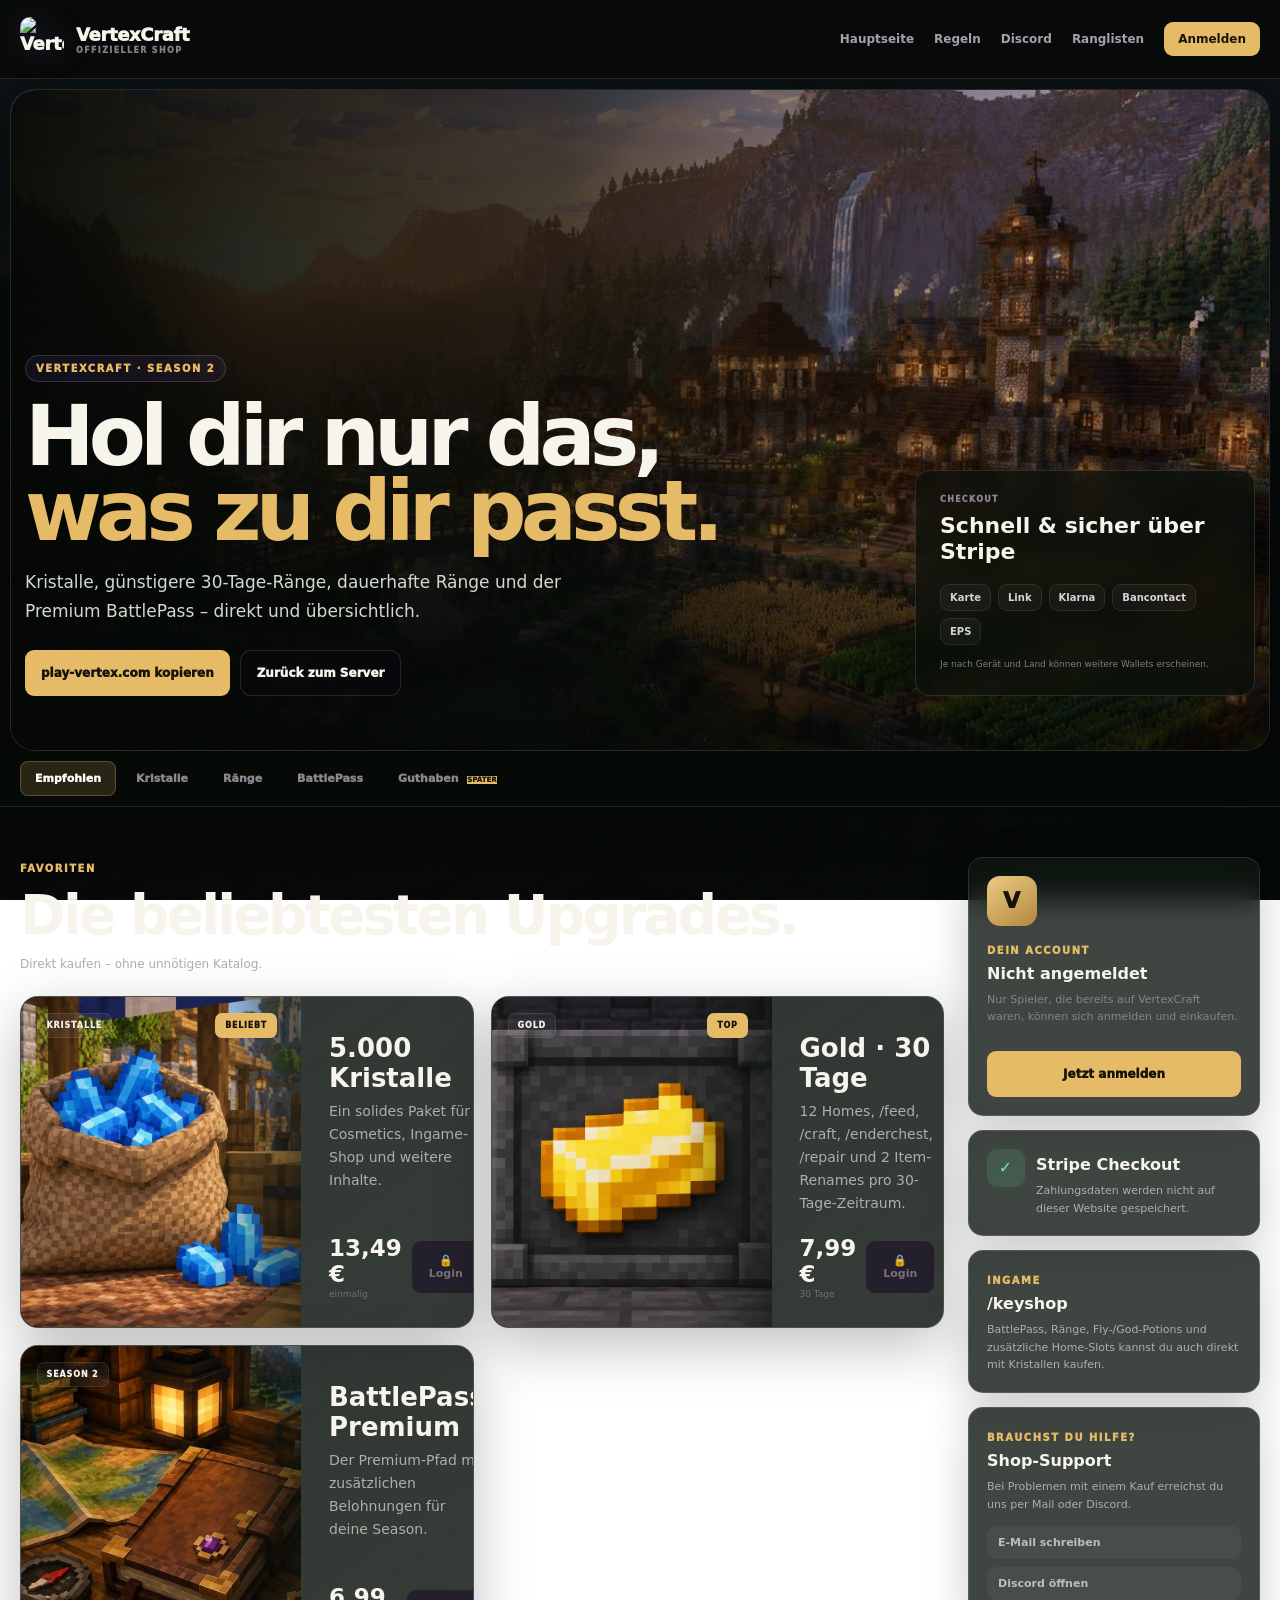
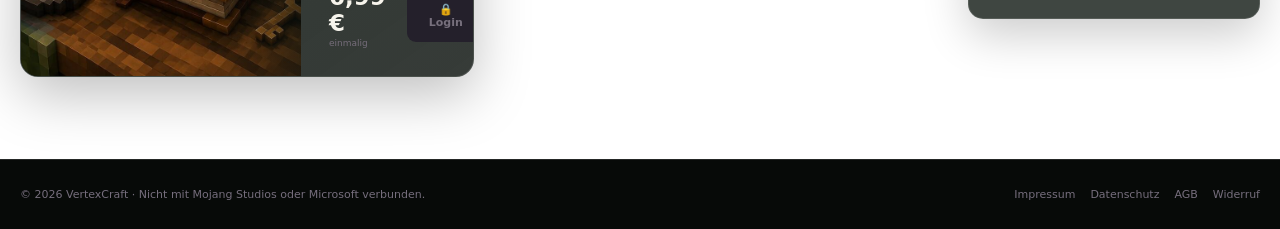
==== commit 2953fca6: "Add lower rank pricing and lifetime ranks" ====
--- a/index.html
+++ b/index.html
@@ -1,40 +1,34 @@
-<!DOCTYPE html><html lang="de"><head><meta charset="UTF-8"><meta name="viewport" content="width=device-width,initial-scale=1.0"><meta name="description" content="Offizieller VertexCraft Shop – Kristalle, Mini-Ränge und Premium BattlePass."><meta name="theme-color" content="#09070d"><meta name="referrer" content="strict-origin-when-cross-origin"><meta http-equiv="Content-Security-Policy" content="default-src 'self'; base-uri 'none'; object-src 'none'; script-src 'self'; style-src 'self' 'unsafe-inline'; img-src 'self' data: https://web.play-vertex.com; connect-src https://vertexcraft-api.vertexcrafts1.workers.dev; font-src 'self'; frame-src 'none'; form-action 'self'; upgrade-insecure-requests"><title>VertexCraft Shop</title><link rel="stylesheet" href="shop-v3.css"><link rel="stylesheet" href="shop-v4.css?v=20260905-cards2"></head><body>
+<!DOCTYPE html><html lang="de"><head><meta charset="UTF-8"><meta name="viewport" content="width=device-width,initial-scale=1.0"><meta name="description" content="Offizieller VertexCraft Shop – Kristalle, 30-Tage- und Dauer-Ränge sowie Premium BattlePass."><meta name="theme-color" content="#09070d"><meta name="referrer" content="strict-origin-when-cross-origin"><meta http-equiv="Content-Security-Policy" content="default-src 'self'; base-uri 'none'; object-src 'none'; script-src 'self'; style-src 'self' 'unsafe-inline'; img-src 'self' data: https://web.play-vertex.com; connect-src https://vertexcraft-api.vertexcrafts1.workers.dev; font-src 'self'; frame-src 'none'; form-action 'self'; upgrade-insecure-requests"><title>VertexCraft Shop</title><link rel="stylesheet" href="shop-v3.css"><link rel="stylesheet" href="shop-v4.css?v=20260907-ranks"></head><body>
 <header class="top"><div class="wrap"><a class="brand" href="https://web.play-vertex.com"><img src="https://web.play-vertex.com/assets/logo.png" alt="VertexCraft"><span>VertexCraft<small>OFFIZIELLER SHOP</small></span></a><nav class="head-links"><a class="home-link" href="https://web.play-vertex.com">Hauptseite</a><a href="https://web.play-vertex.com/regeln.html">Regeln</a><a href="https://discord.gg/gjDgG4X7yw" target="_blank" rel="noopener noreferrer">Discord</a><button class="login-btn" id="loginButton">Anmelden</button><button class="account-btn" id="accountButton"></button></nav></div></header>
-
-<section class="hero"><div class="hero-shade"></div><div class="wrap hero-grid"><div class="hero-copy"><span class="badge">VERTEXCRAFT · SEASON 2</span><h1>Hol dir nur das,<br><em>was zu dir passt.</em></h1><p>Kristalle, zeitlich begrenzte Mini-Ränge und der Premium BattlePass – übersichtlich, ohne unnötige Extras.</p><div class="hero-actions"><button class="primary" data-copy="play-vertex.com">play-vertex.com kopieren</button><a class="secondary" href="https://web.play-vertex.com">Zurück zum Server</a></div></div><div class="payment-card"><span>CHECKOUT</span><strong>Schnell & sicher über Stripe</strong><div class="paychips"><i>Karte</i><i>Link</i><i>Klarna</i><i>Bancontact</i><i>EPS</i></div><small>Je nach Gerät und Land können weitere Wallets erscheinen.</small></div></div></section>
+<section class="hero"><div class="hero-shade"></div><div class="wrap hero-grid"><div class="hero-copy"><span class="badge">VERTEXCRAFT · SEASON 2</span><h1>Hol dir nur das,<br><em>was zu dir passt.</em></h1><p>Kristalle, günstigere 30-Tage-Ränge, dauerhafte Ränge und der Premium BattlePass – direkt und übersichtlich.</p><div class="hero-actions"><button class="primary" data-copy="play-vertex.com">play-vertex.com kopieren</button><a class="secondary" href="https://web.play-vertex.com">Zurück zum Server</a></div></div><div class="payment-card"><span>CHECKOUT</span><strong>Schnell & sicher über Stripe</strong><div class="paychips"><i>Karte</i><i>Link</i><i>Klarna</i><i>Bancontact</i><i>EPS</i></div><small>Je nach Gerät und Land können weitere Wallets erscheinen.</small></div></div></section>
 <div class="success" id="successBox"></div>
-
-<nav class="categorybar"><div class="wrap tabs"><button class="tab active" data-tab="offers">Empfohlen</button><button class="tab" data-tab="currency">Kristalle</button><button class="tab" data-tab="ranks">Mini-Ränge</button><button class="tab" data-tab="battlepass">BattlePass</button><button class="tab" data-tab="credit">Guthaben <span class="newdot">SPÄTER</span></button></div></nav>
-
+<nav class="categorybar"><div class="wrap tabs"><button class="tab active" data-tab="offers">Empfohlen</button><button class="tab" data-tab="currency">Kristalle</button><button class="tab" data-tab="ranks">Ränge</button><button class="tab" data-tab="battlepass">BattlePass</button><button class="tab" data-tab="credit">Guthaben <span class="newdot">SPÄTER</span></button></div></nav>
 <main class="wrap layout"><section class="content">
-<div class="panel active" data-panel="offers"><div class="section-head"><div><span class="section-kicker">FAVORITEN</span><h2>Die drei beliebtesten Upgrades.</h2><p>Kein Katalog-Chaos – einfach die meistgewählten Optionen.</p></div></div><div class="products featured-products">
-<article class="product currency-card"><div class="product-top currency"><span class="label">KRISTALLE</span><span class="best">BELIEBT</span></div><div class="product-body"><h3>5.000 Kristalle</h3><p>Ein solides Paket für Cosmetics und ausgewählte Server-Inhalte.</p><div class="price-row"><div class="price"><strong>13,49 €</strong><small>einmalig</small></div><button class="buy-btn" data-url="https://buy.stripe.com/eVqbITbGl3WGeiU0z8dMI0h">Kaufen</button></div></div></article>
-<article class="product gold-card"><div class="product-top champion rank"><span class="label">MINI-RANG</span><span class="best">TOP</span></div><div class="product-body"><h3>Gold</h3><p>30 Tage Gold Mini-Rang mit eigenem Icon vor deinem Namen.</p><div class="price-row"><div class="price"><strong>14,99 €</strong><small>30 Tage</small></div><button class="buy-btn" data-url="https://buy.stripe.com/aFa14f11HeBkgr26XwdMI0d">Kaufen</button></div></div></article>
+<div class="panel active" data-panel="offers"><div class="section-head"><div><span class="section-kicker">FAVORITEN</span><h2>Die beliebtesten Upgrades.</h2><p>Direkt kaufen – ohne unnötigen Katalog.</p></div></div><div class="products featured-products">
+<article class="product currency-card"><div class="product-top currency"><span class="label">KRISTALLE</span><span class="best">BELIEBT</span></div><div class="product-body"><h3>5.000 Kristalle</h3><p>Ein solides Paket für Cosmetics, Ingame-Shop und weitere Inhalte.</p><div class="price-row"><div class="price"><strong>13,49 €</strong><small>einmalig</small></div><button class="buy-btn" data-url="https://buy.stripe.com/eVqbITbGl3WGeiU0z8dMI0h">Kaufen</button></div></div></article>
+<article class="product gold-card"><div class="product-top champion rank"><span class="label">GOLD</span><span class="best">TOP</span></div><div class="product-body"><h3>Gold · 30 Tage</h3><p>12 Homes, /feed, /craft, /enderchest, /repair und 2 Item-Renames pro 30-Tage-Zeitraum.</p><div class="price-row"><div class="price"><strong>7,99 €</strong><small>30 Tage</small></div><button class="buy-btn" data-url="https://buy.stripe.com/5kQfZ98u978S1w81DcdMI0l">Kaufen</button></div></div></article>
 <article class="product pass-card"><div class="product-top pass"><span class="label">SEASON 2</span></div><div class="product-body"><h3>BattlePass Premium</h3><p>Der Premium-Pfad mit zusätzlichen Belohnungen für deine Season.</p><div class="price-row"><div class="price"><strong>6,99 €</strong><small>einmalig</small></div><button class="buy-btn" data-url="https://buy.stripe.com/bJe00b8u9bp8deQ5TsdMI0j">Kaufen</button></div></div></article>
 </div></div>
-
-<div class="panel" data-panel="currency"><div class="section-head"><div><span class="section-kicker">PREMIUM-WÄHRUNG</span><h2>Kristalle</h2><p>Vier Paketgrößen – von klein bis groß.</p></div></div><div class="products four">
+<div class="panel" data-panel="currency"><div class="section-head"><div><span class="section-kicker">PREMIUM-WÄHRUNG</span><h2>Kristalle</h2><p>Kristalle kannst du jetzt auch direkt im /keyshop für Ränge, BattlePass, Potions und Home-Slots ausgeben.</p></div></div><div class="products four">
 <article class="product"><div class="product-top currency"><span class="label">1.000</span></div><div class="product-body"><h3>1.000 Kristalle</h3><p>Für einen kleinen Boost.</p><div class="price-row"><div class="price"><strong>3,49 €</strong><small>einmalig</small></div><button class="buy-btn" data-url="https://buy.stripe.com/bJe4grbGl3WG5Mo3LkdMI0f">Kaufen</button></div></div></article>
 <article class="product"><div class="product-top currency"><span class="label">2.500</span></div><div class="product-body"><h3>2.500 Kristalle</h3><p>Mehr Spielraum für deine nächsten Inhalte.</p><div class="price-row"><div class="price"><strong>7,49 €</strong><small>einmalig</small></div><button class="buy-btn" data-url="https://buy.stripe.com/5kQ00b39P9h01w80z8dMI0g">Kaufen</button></div></div></article>
 <article class="product"><div class="product-top currency"><span class="label">5.000</span><span class="best">BELIEBT</span></div><div class="product-body"><h3>5.000 Kristalle</h3><p>Das Paket für aktive Spieler.</p><div class="price-row"><div class="price"><strong>13,49 €</strong><small>einmalig</small></div><button class="buy-btn" data-url="https://buy.stripe.com/eVqbITbGl3WGeiU0z8dMI0h">Kaufen</button></div></div></article>
 <article class="product"><div class="product-top currency"><span class="label">10.000</span></div><div class="product-body"><h3>10.000 Kristalle</h3><p>Das größte verfügbare Kristall-Paket.</p><div class="price-row"><div class="price"><strong>23,99 €</strong><small>einmalig</small></div><button class="buy-btn" data-url="https://buy.stripe.com/aFa4gr11Hctcgr2fu2dMI0i">Kaufen</button></div></div></article>
 </div></div>
-
-<div class="panel" data-panel="ranks"><div class="section-head"><div><span class="section-kicker">30 TAGE</span><h2>Mini-Ränge</h2><p>Ein kleines sichtbares Extra vor deinem Namen – unabhängig von deinem normalen Server-Rang.</p></div></div><div class="products">
-<article class="product bronze-card"><div class="product-top elite rank"><span class="label">BRONZE</span></div><div class="product-body"><h3>Bronze</h3><p>Kupferbarren-Icon vor deinem Namen.</p><div class="price-row"><div class="price"><strong>8,99 €</strong><small>30 Tage</small></div><button class="buy-btn" data-url="https://buy.stripe.com/dRm6ozeSxeBkcaMdlUdMI0c">Kaufen</button></div></div></article>
-<article class="product gold-card"><div class="product-top champion rank"><span class="label">GOLD</span><span class="best">BELIEBT</span></div><div class="product-body"><h3>Gold</h3><p>Goldbarren-Icon vor deinem Namen.</p><div class="price-row"><div class="price"><strong>14,99 €</strong><small>30 Tage</small></div><button class="buy-btn" data-url="https://buy.stripe.com/aFa14f11HeBkgr26XwdMI0d">Kaufen</button></div></div></article>
-<article class="product diamond-card"><div class="product-top mythos rank"><span class="label">DIAMOND</span></div><div class="product-body"><h3>Diamond</h3><p>Diamant-Icon vor deinem Namen.</p><div class="price-row"><div class="price"><strong>21,99 €</strong><small>30 Tage</small></div><button class="buy-btn" data-url="https://buy.stripe.com/cNi00bdOt2SC8YA4PodMI0e">Kaufen</button></div></div></article>
+<div class="panel" data-panel="ranks"><div class="section-head"><div><span class="section-kicker">30 TAGE ODER DAUERHAFT</span><h2>Vertex-Ränge</h2><p>Jeder Rang bringt echte Komfort-Vorteile. Du kannst ihn für 30 Tage oder ohne Ablauf kaufen.</p></div></div><div class="products">
+<article class="product bronze-card"><div class="product-top elite rank"><span class="label">BRONZE · 30 TAGE</span></div><div class="product-body"><h3>Bronze · 30 Tage</h3><p>8 Homes · /feed · /craft · 2× /item rename je 30 Tage.</p><div class="price-row"><div class="price"><strong>4,99 €</strong><small>30 Tage</small></div><button class="buy-btn" data-url="https://buy.stripe.com/fZueV5dOtbp8eiUa9IdMI0k">Kaufen</button></div></div></article>
+<article class="product gold-card"><div class="product-top champion rank"><span class="label">GOLD · 30 TAGE</span><span class="best">BELIEBT</span></div><div class="product-body"><h3>Gold · 30 Tage</h3><p>12 Homes · Bronze-Vorteile · /enderchest · /repair.</p><div class="price-row"><div class="price"><strong>7,99 €</strong><small>30 Tage</small></div><button class="buy-btn" data-url="https://buy.stripe.com/5kQfZ98u978S1w81DcdMI0l">Kaufen</button></div></div></article>
+<article class="product diamond-card"><div class="product-top mythos rank"><span class="label">DIAMOND · 30 TAGE</span></div><div class="product-body"><h3>Diamond · 30 Tage</h3><p>20 Homes · Gold-Vorteile · zusätzlich /fly.</p><div class="price-row"><div class="price"><strong>11,99 €</strong><small>30 Tage</small></div><button class="buy-btn" data-url="https://buy.stripe.com/bJe9ALfWB0KucaMa9IdMI0m">Kaufen</button></div></div></article>
+</div><div class="section-head"><div><span class="section-kicker">OHNE ABLAUF</span><h2>Dauerhafte Ränge</h2><p>Einmal kaufen und dauerhaft behalten. Dieselben Rang-Vorteile – ohne 30-Tage-Ablauf.</p></div></div><div class="products">
+<article class="product bronze-card"><div class="product-top elite rank"><span class="label">BRONZE · DAUERHAFT</span></div><div class="product-body"><h3>Bronze · Dauerhaft</h3><p>8 Homes · /feed · /craft · 2× /item rename je 30 Tage.</p><div class="price-row"><div class="price"><strong>19,99 €</strong><small>dauerhaft</small></div><button class="buy-btn" data-url="https://buy.stripe.com/bJe6oz4dT2SC8YA6XwdMI0n">Kaufen</button></div></div></article>
+<article class="product gold-card"><div class="product-top champion rank"><span class="label">GOLD · DAUERHAFT</span><span class="best">DAUERHAFT</span></div><div class="product-body"><h3>Gold · Dauerhaft</h3><p>12 Homes · Bronze-Vorteile · /enderchest · /repair.</p><div class="price-row"><div class="price"><strong>29,99 €</strong><small>dauerhaft</small></div><button class="buy-btn" data-url="https://buy.stripe.com/fZu4grdOtctcfmY6XwdMI0o">Kaufen</button></div></div></article>
+<article class="product diamond-card"><div class="product-top mythos rank"><span class="label">DIAMOND · DAUERHAFT</span></div><div class="product-body"><h3>Diamond · Dauerhaft</h3><p>20 Homes · Gold-Vorteile · zusätzlich /fly.</p><div class="price-row"><div class="price"><strong>44,99 €</strong><small>dauerhaft</small></div><button class="buy-btn" data-url="https://buy.stripe.com/28E5kv7q5fFo2AcepYdMI0p">Kaufen</button></div></div></article>
 </div></div>
-
-<div class="panel" data-panel="battlepass"><div class="section-head"><div><span class="section-kicker">SEASON 2</span><h2>BattlePass Premium</h2><p>Für Spieler, die ihre Season mit zusätzlichen Rewards erweitern möchten.</p></div></div><div class="battlepass-showcase"><div><span>PREMIUM TRACK</span><h3>Mehr aus deinen Quests holen.</h3><p>Schalte den Premium-Pfad frei und sichere dir zusätzliche BattlePass-Belohnungen während Season 2.</p><div class="price-row"><div class="price"><strong>6,99 €</strong><small>einmalig</small></div><button class="buy-btn" data-url="https://buy.stripe.com/bJe00b8u9bp8deQ5TsdMI0j">Kaufen</button></div></div></div></div>
-
+<div class="panel" data-panel="battlepass"><div class="section-head"><div><span class="section-kicker">SEASON 2</span><h2>BattlePass Premium</h2><p>Im Web kaufen oder direkt ingame im /keyshop für Kristalle freischalten.</p></div></div><div class="battlepass-showcase"><div><span>PREMIUM TRACK</span><h3>Mehr aus deinen Quests holen.</h3><p>Schalte den Premium-Pfad frei und sichere dir zusätzliche BattlePass-Belohnungen während Season 2.</p><div class="price-row"><div class="price"><strong>6,99 €</strong><small>einmalig</small></div><button class="buy-btn" data-url="https://buy.stripe.com/bJe00b8u9bp8deQ5TsdMI0j">Kaufen</button></div></div></div></div>
 <div class="panel" data-panel="credit"><div class="empty"><div class="big">◇</div><h3>Guthaben kommt später</h3><p>Geschenkguthaben ist aktuell noch nicht aktiv.</p></div></div>
 </section>
-
-<aside class="sidebar"><div class="sidebox profile-box"><div class="profile-icon">V</div><span class="side-kicker">DEIN ACCOUNT</span><h3 id="profileName">Nicht angemeldet</h3><div class="profile-hint" id="profileHint">Melde dich mit deinem Minecraft-Spielernamen an, um kaufen zu können.</div><button class="primary wide" id="sideLogin">Jetzt anmelden</button></div><div class="sidebox"><div class="secure"><div class="secure-icon">✓</div><div><h3>Stripe Checkout</h3><p>Zahlungsdaten werden nicht auf dieser Website gespeichert.</p></div></div></div><div class="sidebox"><span class="side-kicker">BRAUCHST DU HILFE?</span><h3>Shop-Support</h3><p>Bei Problemen mit einem Kauf erreichst du uns per Mail oder Discord.</p><div class="help-links"><a href="mailto:vertexcrafts1@gmail.com">E-Mail schreiben</a><a href="https://discord.gg/gjDgG4X7yw" target="_blank" rel="noopener noreferrer">Discord öffnen</a></div></div></aside>
+<aside class="sidebar"><div class="sidebox profile-box"><div class="profile-icon">V</div><span class="side-kicker">DEIN ACCOUNT</span><h3 id="profileName">Nicht angemeldet</h3><div class="profile-hint" id="profileHint">Melde dich mit deinem Minecraft-Spielernamen an, um kaufen zu können.</div><button class="primary wide" id="sideLogin">Jetzt anmelden</button></div><div class="sidebox"><div class="secure"><div class="secure-icon">✓</div><div><h3>Stripe Checkout</h3><p>Zahlungsdaten werden nicht auf dieser Website gespeichert.</p></div></div></div><div class="sidebox"><span class="side-kicker">INGAME</span><h3>/keyshop</h3><p>BattlePass, Ränge, Fly-/God-Potions und zusätzliche Home-Slots kannst du auch direkt mit Kristallen kaufen.</p></div><div class="sidebox"><span class="side-kicker">BRAUCHST DU HILFE?</span><h3>Shop-Support</h3><p>Bei Problemen mit einem Kauf erreichst du uns per Mail oder Discord.</p><div class="help-links"><a href="mailto:vertexcrafts1@gmail.com">E-Mail schreiben</a><a href="https://discord.gg/gjDgG4X7yw" target="_blank" rel="noopener noreferrer">Discord öffnen</a></div></div></aside>
 </main>
-
 <footer class="footer"><div class="wrap"><span>© 2026 VertexCraft · Nicht mit Mojang Studios oder Microsoft verbunden.</span><nav><a href="https://web.play-vertex.com/impressum.html">Impressum</a><a href="https://web.play-vertex.com/datenschutz.html">Datenschutz</a><a href="https://web.play-vertex.com/agb.html">AGB</a><a href="https://web.play-vertex.com/widerruf.html">Widerruf</a></nav></div></footer>
-
 <div class="modal" id="loginModal"><div class="modal-card"><span class="badge">SPIELER LOGIN</span><h2>Minecraft-Spielername</h2><p>Gib den Spielernamen ein, für den du einkaufen möchtest.</p><input class="input" id="loginInput" maxlength="32" placeholder="z. B. Gamefly03h" autocomplete="off"><div class="modal-actions"><button class="cancel" id="loginCancel">Abbrechen</button><button class="save" id="loginSave">Anmelden</button></div><p class="login-note">Dein Spielername wird mit VertexCraft abgeglichen.</p></div></div>
-<script src="shop-v3.js"></script></body></html>
+<script src="shop-v3.js?v=20260907-ranks"></script></body></html>
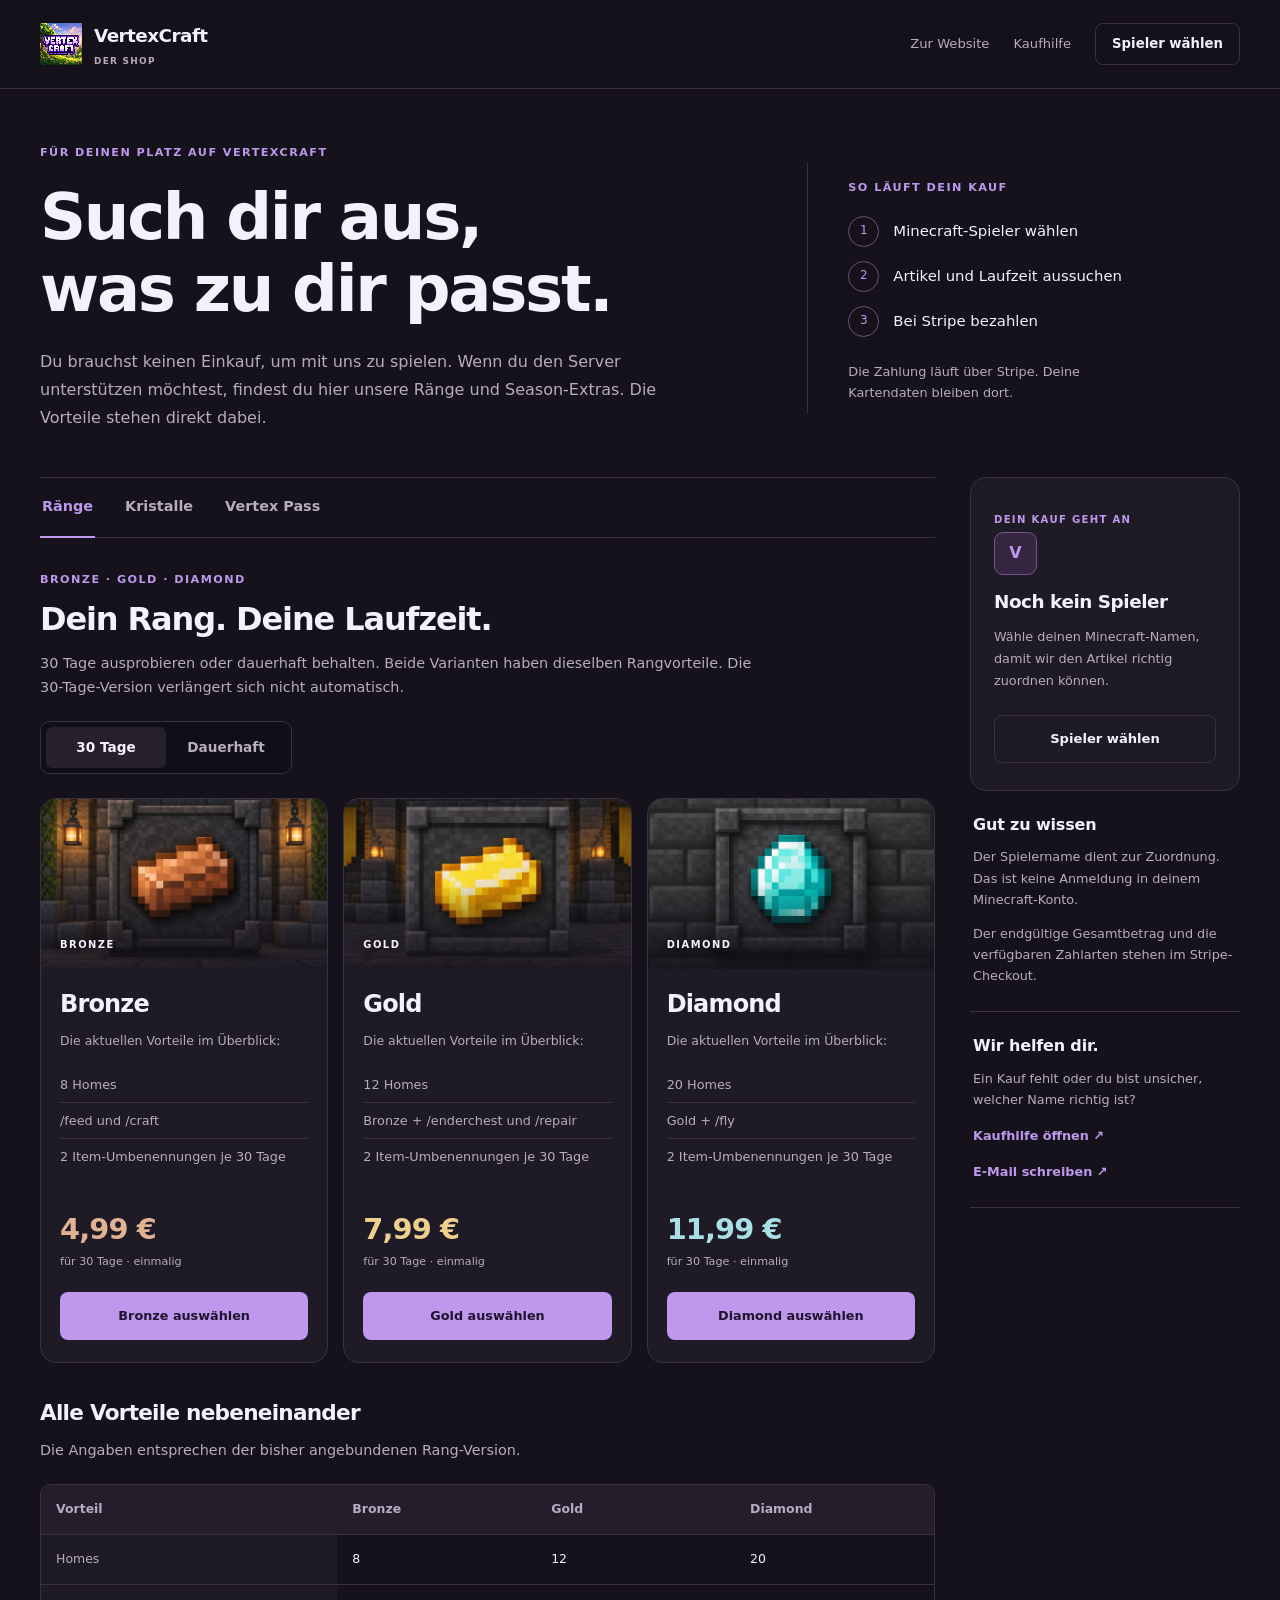
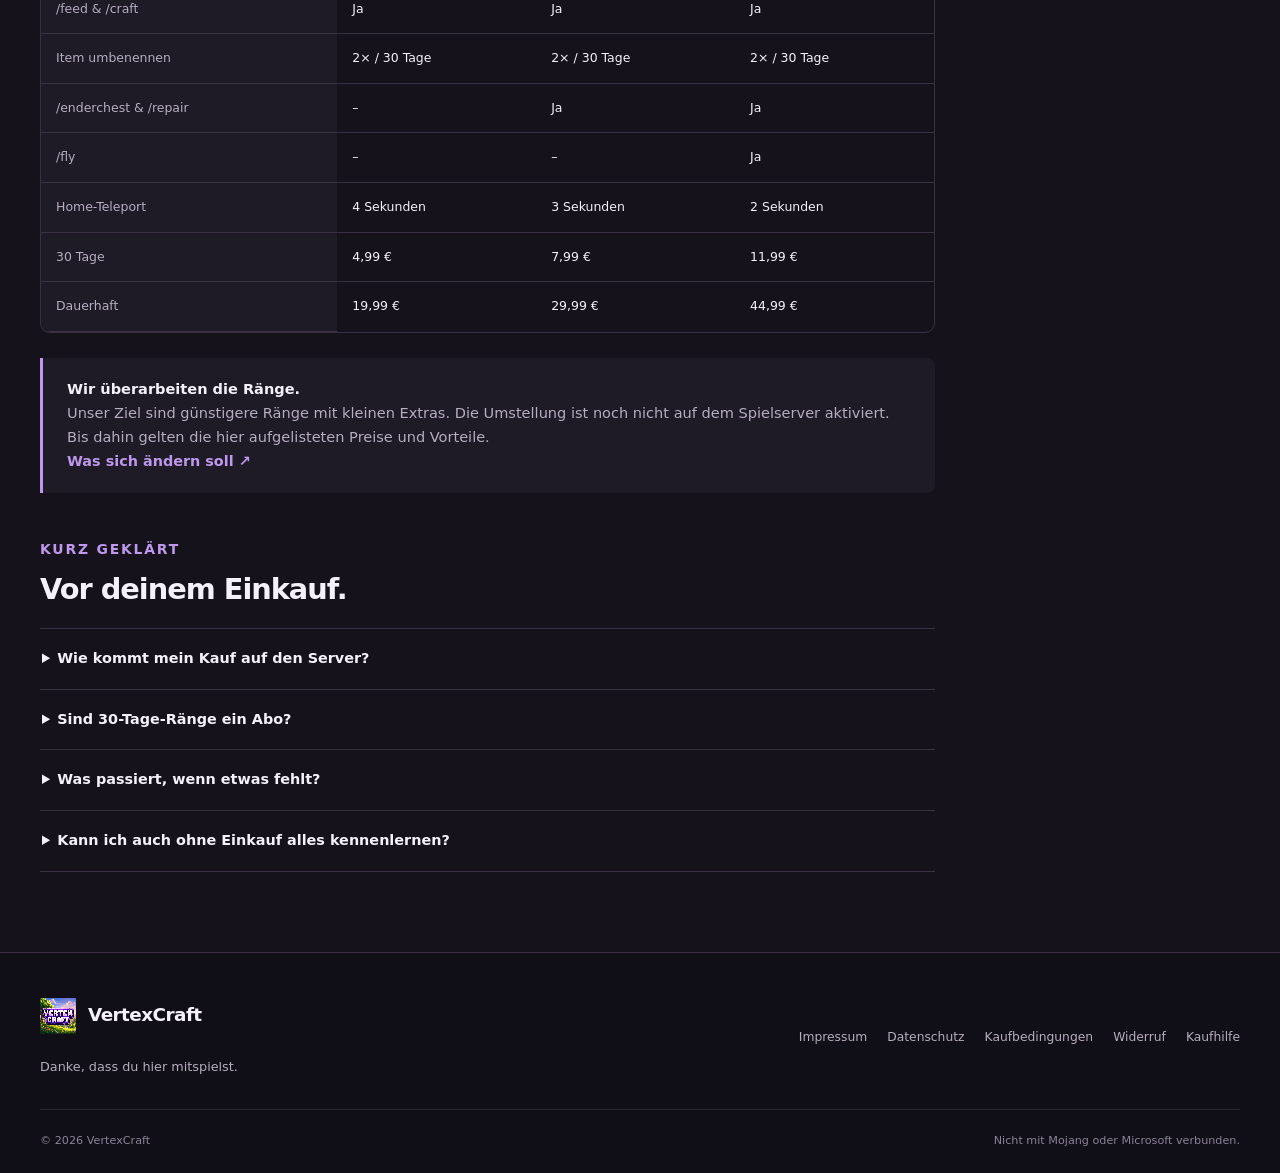
==== commit 17cbe3b9: "Rebuild shop with reviewed checkout, current fulfillment links and staged fair rank prices" ====
--- a/index.html
+++ b/index.html
@@ -1,34 +1 @@
-<!DOCTYPE html><html lang="de"><head><meta charset="UTF-8"><meta name="viewport" content="width=device-width,initial-scale=1.0"><meta name="description" content="Offizieller VertexCraft Shop – Kristalle, 30-Tage- und Dauer-Ränge sowie Premium BattlePass."><meta name="theme-color" content="#09070d"><meta name="referrer" content="strict-origin-when-cross-origin"><meta http-equiv="Content-Security-Policy" content="default-src 'self'; base-uri 'none'; object-src 'none'; script-src 'self'; style-src 'self' 'unsafe-inline'; img-src 'self' data: https://web.play-vertex.com; connect-src https://vertexcraft-api.vertexcrafts1.workers.dev; font-src 'self'; frame-src 'none'; form-action 'self'; upgrade-insecure-requests"><title>VertexCraft Shop</title><link rel="stylesheet" href="shop-v3.css"><link rel="stylesheet" href="shop-v4.css?v=20260907-ranks"></head><body>
-<header class="top"><div class="wrap"><a class="brand" href="https://web.play-vertex.com"><img src="https://web.play-vertex.com/assets/logo.png" alt="VertexCraft"><span>VertexCraft<small>OFFIZIELLER SHOP</small></span></a><nav class="head-links"><a class="home-link" href="https://web.play-vertex.com">Hauptseite</a><a href="https://web.play-vertex.com/regeln.html">Regeln</a><a href="https://discord.gg/gjDgG4X7yw" target="_blank" rel="noopener noreferrer">Discord</a><button class="login-btn" id="loginButton">Anmelden</button><button class="account-btn" id="accountButton"></button></nav></div></header>
-<section class="hero"><div class="hero-shade"></div><div class="wrap hero-grid"><div class="hero-copy"><span class="badge">VERTEXCRAFT · SEASON 2</span><h1>Hol dir nur das,<br><em>was zu dir passt.</em></h1><p>Kristalle, günstigere 30-Tage-Ränge, dauerhafte Ränge und der Premium BattlePass – direkt und übersichtlich.</p><div class="hero-actions"><button class="primary" data-copy="play-vertex.com">play-vertex.com kopieren</button><a class="secondary" href="https://web.play-vertex.com">Zurück zum Server</a></div></div><div class="payment-card"><span>CHECKOUT</span><strong>Schnell & sicher über Stripe</strong><div class="paychips"><i>Karte</i><i>Link</i><i>Klarna</i><i>Bancontact</i><i>EPS</i></div><small>Je nach Gerät und Land können weitere Wallets erscheinen.</small></div></div></section>
-<div class="success" id="successBox"></div>
-<nav class="categorybar"><div class="wrap tabs"><button class="tab active" data-tab="offers">Empfohlen</button><button class="tab" data-tab="currency">Kristalle</button><button class="tab" data-tab="ranks">Ränge</button><button class="tab" data-tab="battlepass">BattlePass</button><button class="tab" data-tab="credit">Guthaben <span class="newdot">SPÄTER</span></button></div></nav>
-<main class="wrap layout"><section class="content">
-<div class="panel active" data-panel="offers"><div class="section-head"><div><span class="section-kicker">FAVORITEN</span><h2>Die beliebtesten Upgrades.</h2><p>Direkt kaufen – ohne unnötigen Katalog.</p></div></div><div class="products featured-products">
-<article class="product currency-card"><div class="product-top currency"><span class="label">KRISTALLE</span><span class="best">BELIEBT</span></div><div class="product-body"><h3>5.000 Kristalle</h3><p>Ein solides Paket für Cosmetics, Ingame-Shop und weitere Inhalte.</p><div class="price-row"><div class="price"><strong>13,49 €</strong><small>einmalig</small></div><button class="buy-btn" data-url="https://buy.stripe.com/eVqbITbGl3WGeiU0z8dMI0h">Kaufen</button></div></div></article>
-<article class="product gold-card"><div class="product-top champion rank"><span class="label">GOLD</span><span class="best">TOP</span></div><div class="product-body"><h3>Gold · 30 Tage</h3><p>12 Homes, /feed, /craft, /enderchest, /repair und 2 Item-Renames pro 30-Tage-Zeitraum.</p><div class="price-row"><div class="price"><strong>7,99 €</strong><small>30 Tage</small></div><button class="buy-btn" data-url="https://buy.stripe.com/5kQfZ98u978S1w81DcdMI0l">Kaufen</button></div></div></article>
-<article class="product pass-card"><div class="product-top pass"><span class="label">SEASON 2</span></div><div class="product-body"><h3>BattlePass Premium</h3><p>Der Premium-Pfad mit zusätzlichen Belohnungen für deine Season.</p><div class="price-row"><div class="price"><strong>6,99 €</strong><small>einmalig</small></div><button class="buy-btn" data-url="https://buy.stripe.com/bJe00b8u9bp8deQ5TsdMI0j">Kaufen</button></div></div></article>
-</div></div>
-<div class="panel" data-panel="currency"><div class="section-head"><div><span class="section-kicker">PREMIUM-WÄHRUNG</span><h2>Kristalle</h2><p>Kristalle kannst du jetzt auch direkt im /keyshop für Ränge, BattlePass, Potions und Home-Slots ausgeben.</p></div></div><div class="products four">
-<article class="product"><div class="product-top currency"><span class="label">1.000</span></div><div class="product-body"><h3>1.000 Kristalle</h3><p>Für einen kleinen Boost.</p><div class="price-row"><div class="price"><strong>3,49 €</strong><small>einmalig</small></div><button class="buy-btn" data-url="https://buy.stripe.com/bJe4grbGl3WG5Mo3LkdMI0f">Kaufen</button></div></div></article>
-<article class="product"><div class="product-top currency"><span class="label">2.500</span></div><div class="product-body"><h3>2.500 Kristalle</h3><p>Mehr Spielraum für deine nächsten Inhalte.</p><div class="price-row"><div class="price"><strong>7,49 €</strong><small>einmalig</small></div><button class="buy-btn" data-url="https://buy.stripe.com/5kQ00b39P9h01w80z8dMI0g">Kaufen</button></div></div></article>
-<article class="product"><div class="product-top currency"><span class="label">5.000</span><span class="best">BELIEBT</span></div><div class="product-body"><h3>5.000 Kristalle</h3><p>Das Paket für aktive Spieler.</p><div class="price-row"><div class="price"><strong>13,49 €</strong><small>einmalig</small></div><button class="buy-btn" data-url="https://buy.stripe.com/eVqbITbGl3WGeiU0z8dMI0h">Kaufen</button></div></div></article>
-<article class="product"><div class="product-top currency"><span class="label">10.000</span></div><div class="product-body"><h3>10.000 Kristalle</h3><p>Das größte verfügbare Kristall-Paket.</p><div class="price-row"><div class="price"><strong>23,99 €</strong><small>einmalig</small></div><button class="buy-btn" data-url="https://buy.stripe.com/aFa4gr11Hctcgr2fu2dMI0i">Kaufen</button></div></div></article>
-</div></div>
-<div class="panel" data-panel="ranks"><div class="section-head"><div><span class="section-kicker">30 TAGE ODER DAUERHAFT</span><h2>Vertex-Ränge</h2><p>Jeder Rang bringt echte Komfort-Vorteile. Du kannst ihn für 30 Tage oder ohne Ablauf kaufen.</p></div></div><div class="products">
-<article class="product bronze-card"><div class="product-top elite rank"><span class="label">BRONZE · 30 TAGE</span></div><div class="product-body"><h3>Bronze · 30 Tage</h3><p>8 Homes · /feed · /craft · 2× /item rename je 30 Tage.</p><div class="price-row"><div class="price"><strong>4,99 €</strong><small>30 Tage</small></div><button class="buy-btn" data-url="https://buy.stripe.com/fZueV5dOtbp8eiUa9IdMI0k">Kaufen</button></div></div></article>
-<article class="product gold-card"><div class="product-top champion rank"><span class="label">GOLD · 30 TAGE</span><span class="best">BELIEBT</span></div><div class="product-body"><h3>Gold · 30 Tage</h3><p>12 Homes · Bronze-Vorteile · /enderchest · /repair.</p><div class="price-row"><div class="price"><strong>7,99 €</strong><small>30 Tage</small></div><button class="buy-btn" data-url="https://buy.stripe.com/5kQfZ98u978S1w81DcdMI0l">Kaufen</button></div></div></article>
-<article class="product diamond-card"><div class="product-top mythos rank"><span class="label">DIAMOND · 30 TAGE</span></div><div class="product-body"><h3>Diamond · 30 Tage</h3><p>20 Homes · Gold-Vorteile · zusätzlich /fly.</p><div class="price-row"><div class="price"><strong>11,99 €</strong><small>30 Tage</small></div><button class="buy-btn" data-url="https://buy.stripe.com/bJe9ALfWB0KucaMa9IdMI0m">Kaufen</button></div></div></article>
-</div><div class="section-head"><div><span class="section-kicker">OHNE ABLAUF</span><h2>Dauerhafte Ränge</h2><p>Einmal kaufen und dauerhaft behalten. Dieselben Rang-Vorteile – ohne 30-Tage-Ablauf.</p></div></div><div class="products">
-<article class="product bronze-card"><div class="product-top elite rank"><span class="label">BRONZE · DAUERHAFT</span></div><div class="product-body"><h3>Bronze · Dauerhaft</h3><p>8 Homes · /feed · /craft · 2× /item rename je 30 Tage.</p><div class="price-row"><div class="price"><strong>19,99 €</strong><small>dauerhaft</small></div><button class="buy-btn" data-url="https://buy.stripe.com/bJe6oz4dT2SC8YA6XwdMI0n">Kaufen</button></div></div></article>
-<article class="product gold-card"><div class="product-top champion rank"><span class="label">GOLD · DAUERHAFT</span><span class="best">DAUERHAFT</span></div><div class="product-body"><h3>Gold · Dauerhaft</h3><p>12 Homes · Bronze-Vorteile · /enderchest · /repair.</p><div class="price-row"><div class="price"><strong>29,99 €</strong><small>dauerhaft</small></div><button class="buy-btn" data-url="https://buy.stripe.com/fZu4grdOtctcfmY6XwdMI0o">Kaufen</button></div></div></article>
-<article class="product diamond-card"><div class="product-top mythos rank"><span class="label">DIAMOND · DAUERHAFT</span></div><div class="product-body"><h3>Diamond · Dauerhaft</h3><p>20 Homes · Gold-Vorteile · zusätzlich /fly.</p><div class="price-row"><div class="price"><strong>44,99 €</strong><small>dauerhaft</small></div><button class="buy-btn" data-url="https://buy.stripe.com/28E5kv7q5fFo2AcepYdMI0p">Kaufen</button></div></div></article>
-</div></div>
-<div class="panel" data-panel="battlepass"><div class="section-head"><div><span class="section-kicker">SEASON 2</span><h2>BattlePass Premium</h2><p>Im Web kaufen oder direkt ingame im /keyshop für Kristalle freischalten.</p></div></div><div class="battlepass-showcase"><div><span>PREMIUM TRACK</span><h3>Mehr aus deinen Quests holen.</h3><p>Schalte den Premium-Pfad frei und sichere dir zusätzliche BattlePass-Belohnungen während Season 2.</p><div class="price-row"><div class="price"><strong>6,99 €</strong><small>einmalig</small></div><button class="buy-btn" data-url="https://buy.stripe.com/bJe00b8u9bp8deQ5TsdMI0j">Kaufen</button></div></div></div></div>
-<div class="panel" data-panel="credit"><div class="empty"><div class="big">◇</div><h3>Guthaben kommt später</h3><p>Geschenkguthaben ist aktuell noch nicht aktiv.</p></div></div>
-</section>
-<aside class="sidebar"><div class="sidebox profile-box"><div class="profile-icon">V</div><span class="side-kicker">DEIN ACCOUNT</span><h3 id="profileName">Nicht angemeldet</h3><div class="profile-hint" id="profileHint">Melde dich mit deinem Minecraft-Spielernamen an, um kaufen zu können.</div><button class="primary wide" id="sideLogin">Jetzt anmelden</button></div><div class="sidebox"><div class="secure"><div class="secure-icon">✓</div><div><h3>Stripe Checkout</h3><p>Zahlungsdaten werden nicht auf dieser Website gespeichert.</p></div></div></div><div class="sidebox"><span class="side-kicker">INGAME</span><h3>/keyshop</h3><p>BattlePass, Ränge, Fly-/God-Potions und zusätzliche Home-Slots kannst du auch direkt mit Kristallen kaufen.</p></div><div class="sidebox"><span class="side-kicker">BRAUCHST DU HILFE?</span><h3>Shop-Support</h3><p>Bei Problemen mit einem Kauf erreichst du uns per Mail oder Discord.</p><div class="help-links"><a href="mailto:vertexcrafts1@gmail.com">E-Mail schreiben</a><a href="https://discord.gg/gjDgG4X7yw" target="_blank" rel="noopener noreferrer">Discord öffnen</a></div></div></aside>
-</main>
-<footer class="footer"><div class="wrap"><span>© 2026 VertexCraft · Nicht mit Mojang Studios oder Microsoft verbunden.</span><nav><a href="https://web.play-vertex.com/impressum.html">Impressum</a><a href="https://web.play-vertex.com/datenschutz.html">Datenschutz</a><a href="https://web.play-vertex.com/agb.html">AGB</a><a href="https://web.play-vertex.com/widerruf.html">Widerruf</a></nav></div></footer>
-<div class="modal" id="loginModal"><div class="modal-card"><span class="badge">SPIELER LOGIN</span><h2>Minecraft-Spielername</h2><p>Gib den Spielernamen ein, für den du einkaufen möchtest.</p><input class="input" id="loginInput" maxlength="32" placeholder="z. B. Gamefly03h" autocomplete="off"><div class="modal-actions"><button class="cancel" id="loginCancel">Abbrechen</button><button class="save" id="loginSave">Anmelden</button></div><p class="login-note">Dein Spielername wird mit VertexCraft abgeglichen.</p></div></div>
-<script src="shop-v3.js?v=20260907-ranks"></script></body></html>
+<!doctype html><html lang="de"><head><meta charset="utf-8"><meta name="viewport" content="width=device-width,initial-scale=1"><meta name="description" content="Der offizielle VertexCraft-Shop. Vergleiche Ränge, Laufzeiten und Preise. Bezahle über Stripe und wähle deinen Minecraft-Spielernamen."><meta name="theme-color" content="#15121c"><meta name="referrer" content="strict-origin-when-cross-origin"><meta http-equiv="Content-Security-Policy" content="default-src 'self'; base-uri 'none'; object-src 'none'; script-src 'self'; style-src 'self' 'unsafe-inline'; img-src 'self' data:; connect-src 'self' https://vertexcraft-api.vertexcrafts1.workers.dev; font-src 'self'; frame-src 'none'; form-action 'self'; upgrade-insecure-requests"><title>Der Shop · VertexCraft</title><link rel="icon" href="assets/logo.png"><link rel="stylesheet" href="vertex.css?v=20261002"><link rel="stylesheet" href="shop.css?v=20261002"></head><body><a class="skip-link" href="#main">Zum Inhalt</a><header class="site-header"><div class="container header-row"><a class="brand" href="https://web.play-vertex.com"><img src="assets/logo.png" alt="" width="42" height="42"><span>VertexCraft<small>DER SHOP</small></span></a><nav class="shop-nav" aria-label="Shop-Navigation"><a href="https://web.play-vertex.com">Zur Website</a><a href="hilfe.html">Kaufhilfe</a><button class="button secondary small" id="loginButton">Spieler wählen</button><button class="button secondary small" id="accountButton" hidden>Spieler wechseln</button></nav></div></header><main id="main"><section class="container shop-intro"><div><p class="eyebrow">FÜR DEINEN PLATZ AUF VERTEXCRAFT</p><h1>Such dir aus,<br>was zu dir passt.</h1><p class="lead">Du brauchst keinen Einkauf, um mit uns zu spielen. Wenn du den Server unterstützen möchtest, findest du hier unsere Ränge und Season-Extras. Die Vorteile stehen direkt dabei.</p></div><aside class="checkout-note"><span class="eyebrow">SO LÄUFT DEIN KAUF</span><ol><li>Minecraft-Spieler wählen</li><li>Artikel und Laufzeit aussuchen</li><li>Bei Stripe bezahlen</li></ol><p>Die Zahlung läuft über Stripe. Deine Kartendaten bleiben dort.</p></aside></section><div class="container return-notice notice" id="successBox" role="status" hidden></div><div class="container shop-layout"><section class="shop-content"><nav class="shop-tabs" aria-label="Shop-Kategorien"><a class="active" href="#ranks" data-tab="ranks" aria-current="true">Ränge</a><a href="#currency" data-tab="currency">Kristalle</a><a href="#battlepass" data-tab="battlepass">Vertex Pass</a></nav><section data-panel="ranks" id="ranks"><div class="shop-section-heading"><p class="eyebrow">BRONZE · GOLD · DIAMOND</p><h2>Dein Rang. Deine Laufzeit.</h2><p>30 Tage ausprobieren oder dauerhaft behalten. Beide Varianten haben dieselben Rangvorteile. Die 30-Tage-Version verlängert sich nicht automatisch.</p></div><div class="duration-control" aria-label="Laufzeit"><button data-duration="30d" class="active" aria-pressed="true">30 Tage</button><button data-duration="permanent" aria-pressed="false">Dauerhaft</button></div><div class="products"><article class="product rank-bronze"><div class="product-art"><img src="assets/rank-bronze.jpg" alt="" width="400" height="220" loading="lazy"><span>BRONZE</span></div><div class="product-body"><h3>Bronze</h3><p class="product-description">Die aktuellen Vorteile im Überblick:</p><ul class="product-features"><li>8 Homes</li><li>/feed und /craft</li><li>2 Item-Umbenennungen je 30 Tage</li></ul><div class="product-price"><strong data-rank-price="bronze" data-30d="4,99 €" data-permanent="19,99 €">4,99 €</strong><span data-rank-term>für 30 Tage · einmalig</span></div><button class="button buy-btn" data-rank="bronze" data-product="bronze-30d" data-url="https://buy.stripe.com/fZueV5dOtbp8eiUa9IdMI0k">Bronze auswählen</button></div></article><article class="product rank-gold"><div class="product-art"><img src="assets/rank-gold.jpg" alt="" width="400" height="220" loading="lazy"><span>GOLD</span></div><div class="product-body"><h3>Gold</h3><p class="product-description">Die aktuellen Vorteile im Überblick:</p><ul class="product-features"><li>12 Homes</li><li>Bronze + /enderchest und /repair</li><li>2 Item-Umbenennungen je 30 Tage</li></ul><div class="product-price"><strong data-rank-price="gold" data-30d="7,99 €" data-permanent="29,99 €">7,99 €</strong><span data-rank-term>für 30 Tage · einmalig</span></div><button class="button buy-btn" data-rank="gold" data-product="gold-30d" data-url="https://buy.stripe.com/5kQfZ98u978S1w81DcdMI0l">Gold auswählen</button></div></article><article class="product rank-diamond"><div class="product-art"><img src="assets/rank-diamond.jpg" alt="" width="400" height="220" loading="lazy"><span>DIAMOND</span></div><div class="product-body"><h3>Diamond</h3><p class="product-description">Die aktuellen Vorteile im Überblick:</p><ul class="product-features"><li>20 Homes</li><li>Gold + /fly</li><li>2 Item-Umbenennungen je 30 Tage</li></ul><div class="product-price"><strong data-rank-price="diamond" data-30d="11,99 €" data-permanent="44,99 €">11,99 €</strong><span data-rank-term>für 30 Tage · einmalig</span></div><button class="button buy-btn" data-rank="diamond" data-product="diamond-30d" data-url="https://buy.stripe.com/bJe9ALfWB0KucaMa9IdMI0m">Diamond auswählen</button></div></article></div><section class="rank-comparison"><div class="shop-section-heading"><h3>Alle Vorteile nebeneinander</h3><p>Die Angaben entsprechen der bisher angebundenen Rang-Version.</p></div><div class="table-wrap" tabindex="0" aria-label="Rangvorteile vergleichen"><table><caption class="sr-only">Aktuelle Rangvorteile</caption><thead><tr><th>Vorteil</th><th>Bronze</th><th>Gold</th><th>Diamond</th></tr></thead><tbody><tr><th>Homes</th><td>8</td><td>12</td><td>20</td></tr><tr><th>/feed & /craft</th><td>Ja</td><td>Ja</td><td>Ja</td></tr><tr><th>Item umbenennen</th><td>2× / 30 Tage</td><td>2× / 30 Tage</td><td>2× / 30 Tage</td></tr><tr><th>/enderchest & /repair</th><td>–</td><td>Ja</td><td>Ja</td></tr><tr><th>/fly</th><td>–</td><td>–</td><td>Ja</td></tr><tr><th>Home-Teleport</th><td>4 Sekunden</td><td>3 Sekunden</td><td>2 Sekunden</td></tr><tr><th>30 Tage</th><td>4,99 €</td><td>7,99 €</td><td>11,99 €</td></tr><tr><th>Dauerhaft</th><td>19,99 €</td><td>29,99 €</td><td>44,99 €</td></tr></tbody></table></div></section><aside class="notice"><strong>Wir überarbeiten die Ränge.</strong><p>Unser Ziel sind günstigere Ränge mit kleinen Extras. Die Umstellung ist noch nicht auf dem Spielserver aktiviert. Bis dahin gelten die hier aufgelisteten Preise und Vorteile.</p><a class="text-link" href="faire-raenge.html">Was sich ändern soll</a></aside></section><section data-panel="currency" id="currency" hidden><div class="shop-section-heading"><p class="eyebrow">UNSERE INGAME-WÄHRUNG</p><h2>Kristalle</h2><p>Mit Kristallen kannst du im /keyshop einkaufen. Dort sind derzeit auch Ränge, Home-Slots, BattlePass und Fly-/God-Potions erhältlich. Kristalle sind deshalb aktuell keine reine Cosmetic-Währung.</p></div><div class="products currency-products"><article class="product"><div class="product-art"><img src="assets/crystals-1000.jpg" alt="" width="400" height="220" loading="lazy"><span>1.000 KRISTALLE</span></div><div class="product-body"><h3>1.000 Kristalle</h3><p class="product-description">Vor dem Kauf kannst du dir die Angebote im /keyshop ansehen.</p><div class="product-price"><strong>3,49 €</strong><span>einmalig</span></div><button class="button buy-btn" data-product="crystals-1000" data-url="https://buy.stripe.com/bJe4grbGl3WG5Mo3LkdMI0f">Paket auswählen</button></div></article><article class="product"><div class="product-art"><img src="assets/crystals-2500.jpg" alt="" width="400" height="220" loading="lazy"><span>2.500 KRISTALLE</span></div><div class="product-body"><h3>2.500 Kristalle</h3><p class="product-description">Vor dem Kauf kannst du dir die Angebote im /keyshop ansehen.</p><div class="product-price"><strong>7,49 €</strong><span>einmalig</span></div><button class="button buy-btn" data-product="crystals-2500" data-url="https://buy.stripe.com/5kQ00b39P9h01w80z8dMI0g">Paket auswählen</button></div></article><article class="product"><div class="product-art"><img src="assets/crystals-5000.jpg" alt="" width="400" height="220" loading="lazy"><span>5.000 KRISTALLE</span></div><div class="product-body"><h3>5.000 Kristalle</h3><p class="product-description">Vor dem Kauf kannst du dir die Angebote im /keyshop ansehen.</p><div class="product-price"><strong>13,49 €</strong><span>einmalig</span></div><button class="button buy-btn" data-product="crystals-5000" data-url="https://buy.stripe.com/eVqbITbGl3WGeiU0z8dMI0h">Paket auswählen</button></div></article><article class="product"><div class="product-art"><img src="assets/crystals-10000.jpg" alt="" width="400" height="220" loading="lazy"><span>10.000 KRISTALLE</span></div><div class="product-body"><h3>10.000 Kristalle</h3><p class="product-description">Vor dem Kauf kannst du dir die Angebote im /keyshop ansehen.</p><div class="product-price"><strong>23,99 €</strong><span>einmalig</span></div><button class="button buy-btn" data-product="crystals-10000" data-url="https://buy.stripe.com/aFa4gr11Hctcgr2fu2dMI0i">Paket auswählen</button></div></article></div><div class="notice">Kristalle sind nur auf VertexCraft nutzbar. Sie können nicht in echtes Geld ausgezahlt werden.</div></section><section data-panel="battlepass" id="battlepass" hidden><div class="shop-section-heading"><p class="eyebrow">VERTEX PASS · SEASON 2</p><h2>Ein zweiter Belohnungspfad.</h2><p>Der kostenlose Pfad bleibt für alle zugänglich. Premium schaltet den zusätzlichen Pfad der Season frei. Beide haben 100 Level.</p></div><article class="pass-product"><img src="assets/shop-battlepass-fixed.jpg" alt="Minecraft-Illustration zum Vertex Pass" width="800" height="600" loading="lazy"><div><h3>Vertex Pass Premium</h3><p>Fortschritt sammelst du durch Quests im Spiel. Schau dir die konkreten Belohnungen vor dem Kauf im Pass-Menü an. Ausrüstung und Tools sind derzeit Teil des Passes.</p><ul class="feature-list"><li>Premium-Pfad mit 100 Leveln</li><li>Freischaltung für Season 2</li><li>Kein Rang und kein Abo</li></ul><div class="product-price"><strong>6,99 €</strong><span>einmalig · für diese Season</span></div><button class="button buy-btn" data-product="battlepass-premium" data-url="https://buy.stripe.com/bJe00b8u9bp8deQ5TsdMI0j">Premium auswählen</button><a class="text-link" href="https://web.play-vertex.com/battlepass.html">So funktioniert der Pass</a></div></article></section><section class="shop-faq"><div class="shop-section-heading"><p class="eyebrow">KURZ GEKLÄRT</p><h2>Vor deinem Einkauf.</h2></div><div class="faq"><details><summary>Wie kommt mein Kauf auf den Server?</summary><p>Wähle einen Spieler, der bereits einmal auf VertexCraft war. Trage im Stripe-Checkout denselben Namen ein, bei Bedrock inklusive Präfix. Nach bestätigter Zahlung liefert unser System den Artikel an diesen Namen aus.</p></details><details><summary>Sind 30-Tage-Ränge ein Abo?</summary><p>Nein. Du bezahlst einmalig für 30 Tage. Es gibt keine automatische Verlängerung und keine wiederkehrende Abbuchung.</p></details><details><summary>Was passiert, wenn etwas fehlt?</summary><p>Bitte kaufe den Artikel nicht ein zweites Mal. Kontaktiere uns mit Spielername und Bestell-ID per E-Mail oder Discord-Ticket. <a href="hilfe.html">Zur Kaufhilfe</a></p></details><details><summary>Kann ich auch ohne Einkauf alles kennenlernen?</summary><p>Du kannst kostenlos Survival spielen, Clans beitreten, im PvP trainieren, Quests machen und voten. Cosmetics, Pets und Plushies bekommst du auch über Vote-Punkte.</p></details></div></section></section><aside class="shop-sidebar"><section class="player-box"><span class="eyebrow">DEIN KAUF GEHT AN</span><div class="player-initial" aria-hidden="true">V</div><h2 id="profileName">Noch kein Spieler</h2><p id="profileHint">Wähle deinen Minecraft-Namen, damit wir den Artikel richtig zuordnen können.</p><button class="button secondary" id="sideLogin">Spieler wählen</button><button class="text-button forget-player" id="forgetPlayer" hidden>Spieler vergessen</button></section><section class="side-note"><h3>Gut zu wissen</h3><p>Der Spielername dient zur Zuordnung. Das ist keine Anmeldung in deinem Minecraft-Konto.</p><p>Der endgültige Gesamtbetrag und die verfügbaren Zahlarten stehen im Stripe-Checkout.</p></section><section class="side-note"><h3>Wir helfen dir.</h3><p>Ein Kauf fehlt oder du bist unsicher, welcher Name richtig ist?</p><a class="text-link" href="hilfe.html">Kaufhilfe öffnen</a><a class="text-link" href="mailto:vertexcrafts1@gmail.com">E-Mail schreiben</a></section></aside></div></main><footer class="site-footer"><div class="container shop-footer"><div><a class="brand" href="https://web.play-vertex.com"><img src="assets/logo.png" alt="" width="36" height="36"><span>VertexCraft</span></a><p>Danke, dass du hier mitspielst.</p></div><nav aria-label="Rechtliche Informationen"><a href="https://web.play-vertex.com/impressum.html">Impressum</a><a href="https://web.play-vertex.com/datenschutz.html">Datenschutz</a><a href="https://web.play-vertex.com/agb.html">Kaufbedingungen</a><a href="https://web.play-vertex.com/widerruf.html">Widerruf</a><a href="hilfe.html">Kaufhilfe</a></nav></div><div class="container footer-bottom"><span>© <span id="year">2026</span> VertexCraft</span><span>Nicht mit Mojang oder Microsoft verbunden.</span></div></footer><dialog id="loginModal" class="player-dialog" aria-labelledby="playerTitle"><form id="playerForm"><button type="button" class="dialog-close" id="loginCancel" aria-label="Schließen">×</button><p class="eyebrow">KAUF ZUORDNEN</p><h2 id="playerTitle">Für welchen Spieler?</h2><p>Gib den Namen so ein, wie er auf VertexCraft angezeigt wird. Der Spieler muss schon einmal auf dem Server gewesen sein.</p><label for="loginInput">Minecraft-Spielername</label><input id="loginInput" name="player" maxlength="32" autocomplete="off" autocapitalize="none" spellcheck="false" placeholder="Dein Spielername" required><p class="login-note">Bei Bedrock bitte das Präfix mit eingeben, zum Beispiel .Spielername. Trage im Stripe-Checkout denselben Namen ein.</p><p id="loginStatus" role="status" aria-live="polite"></p><button class="button" type="submit" id="loginSave">Spieler prüfen</button></form></dialog><dialog id="checkoutConfirm" class="confirm-dialog" aria-labelledby="confirmTitle"><p class="eyebrow">NOCH EINMAL PRÜFEN</p><h2 id="confirmTitle">Deine Auswahl.</h2><div class="confirm-summary"><div><span>Artikel</span><strong id="confirmProduct"></strong></div><div><span>Preis</span><strong id="confirmPrice"></strong></div><div><span>Spieler</span><strong id="confirmPlayer"></strong></div></div><p>Gib im Stripe-Checkout genau diesen Spielernamen ein. Bei Bedrock gehört das Präfix dazu. Der endgültige Gesamtbetrag steht bei Stripe.</p><p id="checkoutStatus" role="status"></p><div class="actions"><button class="button secondary" id="checkoutCancel">Zurück</button><button class="button" id="checkoutContinue">Zu Stripe</button></div></dialog><div class="toast" id="toast" role="status" aria-live="polite"></div><script src="checkout-core.js?v=20261002" defer></script><script src="shop-v3.js?v=20261002" defer></script></body></html>
--- a/vertex.css
+++ b/vertex.css
@@ -0,0 +1,11 @@
+:root{color-scheme:dark;--bg:#15121c;--surface:#1e1a26;--surface2:#26202f;--ink:#f5f1fa;--muted:#b6adbf;--line:#393141;--accent:#bd98ec;--green:#add7bc;--radius:16px;--font:Inter,ui-sans-serif,system-ui,-apple-system,BlinkMacSystemFont,"Segoe UI",sans-serif}
+*{box-sizing:border-box}html{scroll-behavior:smooth;scroll-padding-top:100px}body{margin:0;background:var(--bg);color:var(--ink);font:16px/1.65 var(--font);-webkit-font-smoothing:antialiased}button,input,select,textarea{font:inherit}a{color:inherit;text-decoration:none}button{cursor:pointer}img{display:block;max-width:100%;height:auto}figure{margin:0}h1,h2,h3,p{margin:0}h1,h2,h3{line-height:1.12;letter-spacing:-.035em}h1{font-size:clamp(2.5rem,5vw,4.7rem);font-weight:750}h2{font-size:clamp(1.9rem,3vw,2.8rem);font-weight:700}h3{font-size:1.3rem;font-weight:650}p+p{margin-top:16px}strong{font-weight:650}ul,ol{padding-left:23px}li+li{margin-top:9px}code{background:var(--surface2);border:1px solid var(--line);border-radius:5px;padding:2px 6px;font-size:.9em}::selection{background:#775397;color:white}:focus-visible{outline:3px solid var(--accent);outline-offset:5px}[hidden]{display:none!important}.container{width:min(1200px,calc(100% - 64px));margin-inline:auto}.section{padding-block:64px}.reading-width{max-width:920px}.muted{color:var(--muted)}.eyebrow{font-size:.7rem;line-height:1.6;font-weight:750;letter-spacing:.13em;color:var(--accent);margin-bottom:20px}.lead{font-size:1.1rem;line-height:1.75;color:var(--muted);max-width:660px}.actions{display:flex;gap:12px;flex-wrap:wrap;align-items:center;margin-top:28px}.button{display:inline-flex;justify-content:center;align-items:center;gap:16px;min-height:48px;padding:12px 22px;border:1px solid transparent;border-radius:8px;background:var(--accent);color:#20132e;font-size:.9rem;font-weight:700;line-height:1.35;transition:background .15s,transform .15s}.button:hover{background:#d1b3f4;transform:translateY(-1px)}.button.secondary{border-color:var(--line);background:transparent;color:var(--ink)}.button.secondary:hover{background:var(--surface2)}.button.small{min-height:42px;padding:9px 16px;font-size:.83rem}.button:disabled{opacity:.65;cursor:wait;transform:none}.button span{font-size:.7rem;font-weight:600;opacity:.7;border-left:1px solid currentColor;padding-left:14px}.text-link,.text-button{color:var(--accent);font-weight:600;font-size:.9rem}.text-link:hover{text-decoration:underline;text-underline-offset:4px}.text-link::after{content:" ↗"}.text-button{padding:0;border:0;background:none;text-align:left}.skip-link{position:fixed;z-index:1000;top:8px;left:12px;transform:translateY(-150%);padding:12px 20px;background:var(--ink);color:var(--bg);border-radius:8px}.skip-link:focus{transform:none}.sr-only{position:absolute;width:1px;height:1px;margin:-1px;overflow:hidden;clip:rect(0,0,0,0);white-space:nowrap;border:0}
+.site-header{position:sticky;top:0;z-index:30;background:#15121cf5;border-bottom:1px solid var(--line);backdrop-filter:blur(12px)}.header-row{display:flex;align-items:center;justify-content:space-between;gap:24px;min-height:88px}.brand{display:inline-flex;align-items:center;gap:12px;font-size:1.15rem;font-weight:750;letter-spacing:-.03em;white-space:nowrap}.brand img{image-rendering:pixelated}.nav{display:flex;align-items:center;gap:25px;font-size:.82rem;font-weight:550}.nav>a:not(.button){padding:10px 0;color:var(--muted)}.nav>a:hover,.nav>a[aria-current="page"]{color:var(--ink)}.nav .nav-shop{border-left:1px solid var(--line);padding-left:24px!important;color:var(--accent)!important}.menu-button{display:none;color:var(--ink);background:var(--surface);border:1px solid var(--line);border-radius:8px;padding:10px 15px}.season-strip{border-bottom:1px solid var(--line);background:#22192d;font-size:.8rem}.season-strip .container{display:flex;align-items:center;justify-content:space-between;gap:14px;padding-block:11px}.season-strip span{color:#dac6f2}.season-strip a{color:var(--muted)}.season-strip a:hover{color:white}
+.home-hero{display:grid;grid-template-columns:1.08fr 1fr;gap:54px;align-items:center;padding-block:58px 52px}.hero-copy h1 span{color:var(--accent)}.hero-copy .lead{margin-top:25px;max-width:530px;font-size:1.04rem}.hero-note{font-size:.78rem;color:var(--muted);margin-top:15px}.hero-image{height:480px;position:relative;border:1px solid var(--line);border-radius:var(--radius);overflow:hidden;background:var(--surface)}.hero-image img{width:100%;height:100%;object-fit:cover;object-position:54% center}.hero-image::after{content:"";position:absolute;inset:40% 0 0;background:linear-gradient(transparent,#15121cdb)}.hero-image figcaption{position:absolute;z-index:1;bottom:29px;left:30px;font-size:1.25rem;line-height:1.45;font-weight:600;letter-spacing:-.025em;text-shadow:0 2px 20px #000}.hero-image figcaption span{display:block;letter-spacing:.16em;font-size:.65rem;color:#d1c6db;margin-bottom:10px}.home-shortcuts{display:grid;grid-template-columns:repeat(3,1fr);border-block:1px solid var(--line)}.home-shortcuts a{padding:23px 26px;border-right:1px solid var(--line);transition:background .15s}.home-shortcuts a:first-child{padding-left:0}.home-shortcuts a:last-child{border:0}.home-shortcuts a:hover{background:var(--surface)}.home-shortcuts span{display:block;font-size:.73rem;color:var(--muted);margin-bottom:4px}.home-shortcuts strong{font-size:.95rem}.section-heading{display:flex;justify-content:space-between;align-items:end;gap:40px;margin-bottom:30px}.section-heading p:not(.eyebrow){max-width:410px;color:var(--muted);font-size:.95rem}.cards{display:grid;grid-template-columns:repeat(3,1fr);gap:18px}.card{padding:29px;background:var(--surface);border:1px solid var(--line);border-radius:var(--radius)}.card-index{display:block;color:var(--accent);font-size:.75rem;font-weight:600;margin-bottom:34px}.card h3{margin-bottom:14px}.card p{color:var(--muted);font-size:.94rem}.card>.text-link{display:inline-block;margin-top:25px}.owner-note{padding:42px 48px;border-left:3px solid var(--accent);background:#21192b;border-radius:0 var(--radius) var(--radius) 0;margin-block:12px 10px}.owner-note h2{margin-bottom:23px;font-size:2.3rem}.owner-note>p:not(.eyebrow){max-width:760px;color:var(--muted)}.note-signoff{display:flex;gap:25px;align-items:center;margin-top:28px;font-size:.86rem}.join-callout{display:flex;align-items:center;justify-content:space-between;gap:38px;border-top:1px solid var(--line);padding-block:38px}.join-callout h2{font-size:2rem}.join-callout p:not(.eyebrow){color:var(--muted);margin-top:14px}.join-callout .actions{margin:0}
+.page-intro{padding-block:64px 22px}.page-intro h1{font-size:clamp(2.5rem,5vw,4rem);max-width:940px}.page-intro .lead{margin-top:25px;max-width:750px}.page-intro+.section{padding-top:32px}.two-columns{display:grid;grid-template-columns:1fr 1fr;gap:24px}.two-columns h2{font-size:1.8rem;margin-bottom:20px}.steps{padding-left:24px;color:var(--muted)}.steps strong{color:var(--ink)}.notice{border-left:3px solid var(--accent);padding:19px 24px;margin-top:25px;background:var(--surface);border-radius:0 8px 8px 0;color:var(--muted);font-size:.91rem}.notice strong{color:var(--ink)}.anchor-links{display:flex;flex-wrap:wrap;gap:12px;margin-bottom:42px}.anchor-links a{border:1px solid var(--line);padding:9px 17px;border-radius:8px;font-size:.86rem;color:var(--muted)}.anchor-links a:hover{color:var(--ink);background:var(--surface)}.split-section{display:grid;grid-template-columns:.75fr 1.25fr;gap:50px;padding:35px 0;border-top:1px solid var(--line)}.split-section h2{font-size:1.85rem}.split-section p{color:var(--muted)}.command-row{display:flex;gap:9px;flex-wrap:wrap;margin-top:22px}.pvp-feature{display:grid;grid-template-columns:1.15fr .85fr;gap:40px;align-items:center;padding:35px;border:1px solid var(--line);background:var(--surface);border-radius:var(--radius);margin-bottom:28px}.pvp-feature h2{margin-bottom:20px}.pvp-feature p{color:var(--muted)}.pvp-score-example{display:flex;flex-direction:column;align-items:center;gap:15px;padding:35px;background:var(--bg);border-radius:10px}.pvp-score-example strong{font-size:4rem;color:var(--accent);line-height:1}.pvp-score-example span{color:var(--muted);font-size:.85rem}.reward-places{display:flex;gap:15px;flex-wrap:wrap;margin-top:26px}.reward-places>div{flex:1;min-width:170px;padding:22px;border:1px solid var(--line);border-radius:12px;background:var(--surface)}.reward-places span{display:block;color:var(--muted);font-size:.83rem}.reward-places strong{display:block;margin-top:7px;color:var(--accent)}.pass-overview{display:grid;grid-template-columns:1fr 1fr;gap:20px}.pass-number{font-size:4.7rem;line-height:1;font-weight:700;color:var(--accent);display:block;margin-bottom:20px}.premium-card{background:#271e32;border-color:#66507d}.feature-list{color:var(--muted);padding-left:20px}.feature-list strong{color:var(--ink)}.faq{border-top:1px solid var(--line);margin-top:30px}.faq details{border-bottom:1px solid var(--line);padding:21px 2px}.faq summary{cursor:pointer;font-weight:600;line-height:1.5}.faq details p{margin-top:15px;color:var(--muted);font-size:.95rem;max-width:790px}.faq details[open] summary{color:var(--accent)}.launch-panel{background:var(--surface);border:1px solid var(--line);border-radius:var(--radius);padding:36px}.launch-panel h2{margin-bottom:22px}.launch-panel p{color:var(--muted)}.launch-panel time{color:var(--accent);font-size:1.1rem}.rules-grid{display:grid;grid-template-columns:1fr 1fr;gap:18px}.rules-grid h2{font-size:1.35rem}.rules-grid p{margin-top:15px}.legal-content{padding-block:20px 64px}.legal-card{padding:32px;background:var(--surface);border:1px solid var(--line);border-radius:var(--radius);margin-top:20px;overflow-wrap:anywhere}.legal-card h2{font-size:1.4rem;margin-block:24px 15px}.legal-card h2:first-child{margin-top:0}.legal-card h3{margin-block:22px 13px}.legal-card p,.legal-card li{color:var(--muted);font-size:.95rem}.legal-card a,.legal-content p a{color:var(--accent);text-decoration:underline;text-underline-offset:3px}.legal-intro{color:var(--muted)}.back-link{display:inline-block;margin-top:26px;color:var(--accent)}
+.stats-surface{margin-block:30px 65px}.search{display:flex;gap:12px;max-width:620px}.search input{flex:1;min-width:0;background:var(--surface);border:1px solid var(--line);border-radius:8px;padding:12px 15px;color:var(--ink)}.tabs{display:flex;gap:8px;flex-wrap:wrap;margin-block:24px}.tabs button{padding:10px 17px;border:1px solid var(--line);border-radius:8px;background:transparent;color:var(--muted);font-size:.85rem}.tabs button.active{background:var(--accent);color:#20132e;border-color:var(--accent)}.stats-meta{display:flex;justify-content:space-between;gap:20px;padding:19px 0;font-size:.85rem;color:var(--muted)}.stats-meta>div{text-align:right}.stats-meta small{display:block}.board-shell{padding:26px;background:var(--surface);border:1px solid var(--line);border-radius:var(--radius)}.board-head{display:flex;justify-content:space-between;gap:18px;align-items:center;margin-bottom:25px}.board-head h2{font-size:1.5rem}.podium{display:grid;grid-template-columns:repeat(3,1fr);gap:15px}.podium-card{position:relative;padding:25px;color:var(--ink);background:var(--bg);border:1px solid var(--line);border-radius:12px;text-align:left;width:100%}.podium-card:hover{border-color:var(--accent)}.podium-card.first{border-color:#795b94}.podium-card h3{margin-top:14px;font-size:1.1rem;overflow-wrap:anywhere}.podium-card p{color:var(--muted);font-size:.8rem}.podium-card b{display:block;color:var(--accent);margin-top:12px;font-size:1rem}.place{position:absolute;right:18px;top:17px;font-size:.85rem;color:var(--muted)}.avatar,.mini-avatar{display:inline-flex;align-items:center;justify-content:center;background:#44334f;color:#dbc3f6;border:1px solid #655071;border-radius:7px;font-weight:700}.avatar{width:44px;height:44px}.mini-avatar{width:30px;height:30px;font-size:.8rem;margin-right:10px;flex-shrink:0}.table-wrap{width:100%;overflow:auto;margin-top:22px;border:1px solid var(--line);border-radius:10px}table{width:100%;border-collapse:collapse;text-align:left;white-space:nowrap;font-size:.85rem}th,td{padding:15px 18px;border-bottom:1px solid var(--line)}th{font-size:.73rem;color:var(--muted);font-weight:600;background:#231d2c}tr:last-child td{border-bottom:0}.row-player{display:inline-flex;align-items:center;background:none;border:0;padding:4px 0;color:var(--ink);font-size:.9rem}.row-player:hover{color:var(--accent)}.rank,.offline{color:var(--muted)}.online{color:var(--green)}.loading{text-align:center;padding:35px;color:var(--muted);white-space:normal}.profile-stage{margin-top:25px;scroll-margin-top:110px}.profile-grid{display:grid;grid-template-columns:repeat(3,1fr);gap:20px}.profile-grid span{display:block;color:var(--muted);font-size:.75rem;margin-bottom:4px}.profile-grid strong{font-size:1rem}.stats-surface>.muted{margin-top:25px;font-size:.86rem}
+.site-footer{margin-top:15px;padding-top:45px;background:#100e16;border-top:1px solid var(--line)}.footer-grid{display:grid;grid-template-columns:1.6fr 1fr 1fr 1fr;gap:42px;padding-bottom:42px}.footer-grid>div{display:flex;flex-direction:column;align-items:flex-start}.footer-grid .brand{font-size:1rem}.footer-grid p{color:var(--muted);font-size:.83rem;margin-block:17px}.footer-grid h2{font-size:.83rem;font-weight:650;letter-spacing:0;margin-bottom:16px}.footer-grid>div>a:not(.brand){display:block;font-size:.8rem;color:var(--muted);margin-bottom:8px}.footer-grid>div>a:hover{color:var(--ink)}.footer-bottom{display:flex;justify-content:space-between;gap:20px;border-top:1px solid #292330;padding-block:22px;color:#8c8298;font-size:.7rem}.toast{position:fixed;z-index:100;bottom:24px;left:50%;transform:translate(-50%,20px);padding:12px 20px;border:1px solid #7b608f;border-radius:10px;background:#2d2238;color:var(--ink);font-size:.88rem;opacity:0;pointer-events:none;transition:opacity .15s,transform .15s;max-width:calc(100% - 32px);text-align:center}.toast.show{opacity:1;transform:translate(-50%,0)}
+@media(min-width:1400px){.home-hero{gap:64px}.hero-copy h1{font-size:4.6rem}}@media(max-width:1050px){.nav{gap:16px}.nav .nav-shop{padding-left:16px!important}.home-hero{gap:30px}.hero-image{height:450px}.home-hero h1{font-size:3.4rem}.cards{grid-template-columns:repeat(2,1fr)}.footer-grid{gap:28px}.button{padding-inline:17px}.join-callout{align-items:start}.join-callout .actions{flex-direction:column;align-items:stretch}}
+@media(max-width:900px){.container{width:calc(100% - 40px)}.header-row{min-height:76px}.menu-button{display:block}.nav{display:none;position:absolute;inset:76px 0 auto;background:var(--bg);padding:20px;box-shadow:0 25px 35px #0005;border-bottom:1px solid var(--line);flex-direction:column;align-items:stretch;gap:6px}.nav.open{display:flex}.nav>a:not(.button){padding:12px!important;border:0!important}.home-hero{grid-template-columns:1fr 1fr;gap:24px;padding-block:40px}.home-hero h1{font-size:2.85rem}.hero-copy .lead{font-size:.95rem}.hero-image{height:450px}.hero-image figcaption{font-size:1rem;left:23px}.hero-copy .actions{gap:10px;flex-direction:column;align-items:stretch}.section-heading{gap:28px}.section-heading p:not(.eyebrow){max-width:330px}.footer-grid{grid-template-columns:1.4fr 1fr;gap:35px}.split-section{gap:30px}.pvp-feature{gap:28px;padding:28px}.join-callout .actions{min-width:220px}}
+@media(max-width:640px){.container{width:calc(100% - 32px)}.section{padding-block:42px}h1{font-size:2.6rem}h2{font-size:1.9rem}.eyebrow{font-size:.65rem;margin-bottom:16px}.home-hero{grid-template-columns:1fr;padding-block:32px;gap:28px}.home-hero h1{font-size:clamp(2.6rem,10vw,3.5rem)}.hero-copy .lead{font-size:1rem}.hero-copy .actions{align-items:stretch}.hero-image{height:320px}.hero-image figcaption{bottom:23px;font-size:1.1rem}.home-shortcuts{grid-template-columns:1fr}.home-shortcuts a{padding:18px 0;border-right:0;border-bottom:1px solid var(--line)}.home-shortcuts a:last-child{border-bottom:0}.section-heading{display:block}.section-heading p:not(.eyebrow){margin-top:20px;max-width:none}.cards{grid-template-columns:1fr;gap:14px}.card{padding:24px}.card-index{margin-bottom:23px}.owner-note{padding:29px 26px}.owner-note h2{font-size:1.9rem}.note-signoff{flex-direction:column;align-items:start;gap:12px}.join-callout{flex-direction:column;padding-block:20px;gap:24px}.join-callout .actions{width:100%;min-width:0}.page-intro{padding-block:38px 20px}.page-intro h1{font-size:2.6rem}.page-intro .lead{font-size:1rem;margin-top:20px}.two-columns,.pass-overview,.rules-grid,.split-section,.pvp-feature{grid-template-columns:1fr}.split-section{gap:22px}.two-columns{gap:15px}.pvp-feature{padding:24px}.pvp-score-example{padding:26px}.pvp-score-example strong{font-size:3rem}.pass-number{font-size:3.7rem}.launch-panel,.legal-card{padding:25px}.notice{padding:17px 20px}.footer-grid{grid-template-columns:1fr 1fr;gap:30px 20px}.footer-grid>div:first-child{grid-column:1/-1}.footer-grid .brand{font-size:1.15rem}.footer-bottom{flex-direction:column;gap:7px}.stats-meta{flex-wrap:wrap;gap:9px}.stats-meta>div{text-align:left;flex-basis:100%}.board-shell{padding:17px}.board-head h2{font-size:1.25rem}.podium{grid-template-columns:1fr}.podium-card{padding:18px}.podium-card h3{display:inline;margin-left:12px}.podium-card p{margin-top:12px}.podium-card b{margin-top:5px}.profile-grid{grid-template-columns:1fr 1fr}.table-wrap{margin-top:18px}.season-strip{font-size:.73rem}.season-strip a{white-space:nowrap}.search{gap:8px}.search .button{padding-inline:14px}.tabs button{padding:9px 14px;font-size:.8rem}}
+@media(prefers-reduced-motion:reduce){html{scroll-behavior:auto}*,*::before,*::after{transition:none!important;animation:none!important}.button:hover{transform:none}}
--- a/shop.css
+++ b/shop.css
@@ -0,0 +1,6 @@
+.brand small{display:block;color:var(--muted);font-size:.56rem;letter-spacing:.14em;line-height:1.2;margin-top:5px}.shop-nav{display:flex;align-items:center;gap:24px;font-size:.82rem}.shop-nav>a{color:var(--muted)}.shop-nav>a:hover{color:var(--ink)}.shop-intro{display:grid;grid-template-columns:1.6fr 1fr;gap:75px;align-items:center;padding-block:55px 45px}.shop-intro h1{font-size:clamp(2.8rem,5vw,4rem)}.shop-intro .lead{max-width:620px;margin-top:23px;font-size:1rem}.checkout-note{border-left:1px solid var(--line);padding:10px 0 10px 40px}.checkout-note .eyebrow{margin-bottom:20px}.checkout-note ol{padding:0;list-style:none;counter-reset:step;display:grid;gap:14px}.checkout-note li{display:flex;align-items:center;gap:14px;counter-increment:step;font-size:.93rem;margin:0}.checkout-note li::before{content:counter(step);display:flex;align-items:center;justify-content:center;width:29px;height:29px;border:1px solid #695276;border-radius:50%;color:var(--accent);font-size:.75rem}.checkout-note p{color:var(--muted);font-size:.8rem;margin-top:24px;max-width:300px}.shop-layout{display:grid;grid-template-columns:minmax(0,1fr) 270px;gap:35px;padding-bottom:65px}.shop-content{min-width:0}.shop-tabs{display:flex;gap:28px;align-items:center;border-block:1px solid var(--line);margin-bottom:33px}.shop-tabs a{display:inline-block;padding:17px 2px;font-size:.9rem;font-weight:600;color:var(--muted);border-bottom:2px solid transparent;margin-bottom:-1px}.shop-tabs a.active{color:var(--accent);border-color:var(--accent)}.shop-tabs a:hover{color:var(--ink)}.shop-section-heading{margin-block:22px}.shop-section-heading .eyebrow{margin-bottom:13px}.shop-section-heading h2{font-size:2rem}.shop-section-heading h3{font-size:1.35rem}.shop-section-heading p:not(.eyebrow){margin-top:14px;font-size:.9rem;color:var(--muted);max-width:720px}.duration-control{display:inline-flex;padding:5px;background:#100e16;border:1px solid var(--line);border-radius:10px;margin-bottom:24px}.duration-control button{background:transparent;color:var(--muted);border:0;border-radius:6px;min-width:120px;padding:9px 20px;font-weight:600;font-size:.85rem}.duration-control button.active{background:var(--surface2);color:var(--ink)}.products{display:grid;grid-template-columns:repeat(3,1fr);gap:15px}.product{display:flex;flex-direction:column;overflow:hidden;border:1px solid var(--line);background:var(--surface);border-radius:var(--radius)}.product-art{position:relative;height:170px;background:#22172c;overflow:hidden}.product-art img{width:100%;height:100%;object-fit:cover;object-position:center}.product-art::after{content:"";position:absolute;inset:50% 0 0;background:linear-gradient(transparent,#141019ce)}.product-art>span{position:absolute;z-index:1;bottom:15px;left:19px;font-size:.62rem;letter-spacing:.15em;font-weight:750;color:#f6efff;text-shadow:0 2px 10px #000}.product-body{padding:22px 19px;display:flex;flex:1;flex-direction:column}.product-body h3{font-size:1.5rem}.product-description{font-size:.78rem;line-height:1.55;color:var(--muted);margin-top:13px}.product-features{padding:0;list-style:none;color:var(--muted);font-size:.8rem;margin-block:17px 22px}.product-features li{padding:8px 0;border-bottom:1px solid var(--line);line-height:1.5;margin:0}.product-features li:last-child{border:0}.product-price{margin-top:auto;padding-top:15px}.product-price strong{display:block;font-size:1.8rem;font-weight:700;line-height:1.2;letter-spacing:-.03em}.product-price>span{display:block;font-size:.7rem;color:var(--muted);margin-top:7px}.product .buy-btn{width:100%;padding:12px 7px;font-size:.8rem;margin-top:20px}.rank-bronze .product-price strong{color:#e2b392}.rank-gold .product-price strong{color:#edcf8e}.rank-diamond .product-price strong{color:#a9dfe6}.rank-comparison{margin-top:38px}.rank-comparison .table-wrap{margin-top:17px}.rank-comparison th,.rank-comparison td{padding:14px 15px;font-size:.78rem}.rank-comparison tbody th{font-weight:500;background:var(--surface);color:var(--muted)}.shop-sidebar{padding-top:0;align-self:start;position:sticky;top:115px}.player-box{padding:27px 23px;border:1px solid var(--line);border-radius:var(--radius);background:var(--surface)}.player-box .eyebrow{font-size:.63rem}.player-initial{width:43px;height:43px;border:1px solid #715787;border-radius:9px;background:#362641;display:flex;align-items:center;justify-content:center;color:var(--accent);font-weight:700;margin-bottom:17px}.player-box h2{font-size:1.15rem;letter-spacing:-.025em;overflow-wrap:anywhere}.player-box p{color:var(--muted);font-size:.8rem;margin-top:14px;line-height:1.7}.player-box .button{width:100%;margin-top:23px;font-size:.82rem}.side-note{padding:25px 3px;border-bottom:1px solid var(--line)}.side-note h3{font-size:1rem;letter-spacing:-.01em}.side-note p{font-size:.8rem;color:var(--muted);margin-top:13px}.side-note .text-link{display:block;margin-top:15px;font-size:.8rem}.shop-faq{margin-top:45px}.shop-faq h2{font-size:1.8rem}.shop-faq .faq{margin-top:23px}.shop-faq summary{font-size:.9rem}.shop-faq .faq details{padding-block:19px}.shop-faq p{font-size:.87rem}.shop-faq p a{color:var(--accent);text-decoration:underline}.currency-products{grid-template-columns:repeat(2,1fr)}.currency-products .product-art{height:195px}.currency-products .product-body h3{font-size:1.25rem}.currency-products .product-price{padding-top:25px}.pass-product{background:var(--surface);border:1px solid var(--line);border-radius:var(--radius);overflow:hidden}.pass-product>img{width:100%;height:260px;object-fit:cover}.pass-product>div{padding:30px}.pass-product h3{font-size:1.8rem}.pass-product p{font-size:.92rem;color:var(--muted);margin-top:18px}.pass-product .product-price{margin-block:24px}.pass-product .text-link{display:block;margin-top:23px}.pass-product .feature-list{font-size:.9rem}.return-notice{margin-block:0 28px}.shop-footer{display:flex;justify-content:space-between;gap:35px;padding-bottom:32px}.shop-footer p{font-size:.8rem;color:var(--muted);margin-top:14px}.shop-footer nav{display:flex;flex-wrap:wrap;gap:20px;align-items:center;font-size:.77rem;color:var(--muted)}.shop-footer nav a:hover{color:var(--ink)}
+.player-dialog,.confirm-dialog{width:min(480px,calc(100% - 32px));padding:35px;background:var(--surface);color:var(--ink);border:1px solid #665277;border-radius:18px;box-shadow:0 30px 120px #0009}.player-dialog::backdrop,.confirm-dialog::backdrop{background:#0a0719b8;backdrop-filter:blur(5px)}.dialog-close{position:absolute;right:17px;top:10px;background:none;color:var(--muted);border:0;font-size:1.8rem;width:36px;height:42px}.player-dialog h2,.confirm-dialog h2{font-size:1.9rem;margin-block:0 21px}.player-dialog p:not(.eyebrow),.confirm-dialog p:not(.eyebrow){color:var(--muted);font-size:.88rem}.player-dialog label{display:block;font-size:.82rem;font-weight:600;margin-top:27px;margin-bottom:9px}.player-dialog input{width:100%;min-height:48px;background:var(--bg);border:1px solid var(--line);border-radius:8px;color:var(--ink);padding:11px 14px}.player-dialog .login-note{font-size:.75rem!important;margin-top:12px}.player-dialog .button{width:100%;margin-top:17px}.player-dialog #loginStatus{min-height:25px;margin-top:15px;color:#edbcad}.player-dialog #loginStatus.verified{color:var(--green)}.confirm-summary{padding:19px;background:var(--bg);border:1px solid var(--line);border-radius:10px;margin-block:22px;display:grid;gap:13px}.confirm-summary>div{display:flex;justify-content:space-between;gap:20px;font-size:.83rem}.confirm-summary span{color:var(--muted)}.confirm-summary strong{overflow-wrap:anywhere;text-align:right}.confirm-dialog .actions{margin-top:20px}.confirm-dialog .actions .button{flex:1}.confirm-dialog [role="status"]{color:#edbcad!important;margin-top:18px}
+@media(max-width:1080px){.shop-layout{grid-template-columns:minmax(0,1fr) 245px;gap:24px}.shop-intro{gap:40px}.product-body{padding:20px 16px}.product-body h3{font-size:1.3rem}.product-art{height:145px}.product-price strong{font-size:1.6rem}.product .buy-btn{font-size:.75rem}.product-features{font-size:.75rem}}@media(max-width:900px){.shop-layout{grid-template-columns:1fr}.shop-sidebar{position:static;display:grid;grid-template-columns:1.2fr 1fr;gap:23px;grid-row:1;padding:0}.player-box{padding:20px}.player-box .eyebrow{margin-bottom:13px}.player-box h2{display:inline-block;font-size:1rem}.player-initial{display:none}.player-box .button{margin-top:16px;width:auto;min-height:42px}.side-note{padding:12px 0;border:0}.shop-sidebar .side-note:last-child{display:none}.shop-layout{gap:25px}.product-art{height:180px}.product-body h3{font-size:1.5rem}.product-features{font-size:.82rem}.product .buy-btn{font-size:.85rem}.product-price strong{font-size:1.8rem}.shop-intro{grid-template-columns:1.5fr 1fr;gap:32px}.checkout-note{padding-left:25px}.shop-footer{align-items:start}.shop-footer nav{max-width:390px;gap:14px 22px;justify-content:flex-end}}
+@media(max-width:640px){.header-row{gap:15px}.shop-nav{gap:10px}.shop-nav>a{display:none}.shop-nav .button{font-size:.74rem;max-width:170px;overflow-wrap:anywhere;padding-inline:11px}.shop-intro{grid-template-columns:1fr;gap:28px;padding-block:33px}.shop-intro h1{font-size:2.8rem}.checkout-note{border:1px solid var(--line);border-radius:12px;padding:23px}.checkout-note ol{gap:10px}.checkout-note .eyebrow{margin-bottom:15px}.checkout-note p{max-width:none;margin-top:17px}.shop-sidebar{grid-template-columns:1fr}.shop-sidebar .side-note{display:none}.player-box p{max-width:500px;margin-top:10px}.shop-tabs{gap:25px;margin-bottom:27px}.shop-tabs a{font-size:.87rem;padding-block:15px}.shop-section-heading h2{font-size:1.8rem}.products{grid-template-columns:1fr;gap:18px}.product-art{height:205px}.product-body{padding:24px}.product-features{font-size:.85rem;display:grid;gap:0}.product .buy-btn{font-size:.9rem;padding-block:13px}.product-price strong{font-size:2rem}.currency-products{grid-template-columns:1fr 1fr;gap:12px}.currency-products .product-art{height:140px}.currency-products .product-body{padding:18px 13px}.currency-products .product-body h3{font-size:1rem}.currency-products .product-price strong{font-size:1.65rem}.currency-products .buy-btn{font-size:.76rem}.pass-product>img{height:200px}.pass-product>div{padding:24px}.pass-product h3{font-size:1.5rem}.shop-footer{flex-direction:column;gap:24px}.shop-footer nav{justify-content:flex-start;max-width:none}.player-dialog,.confirm-dialog{padding:30px 24px}.player-dialog h2,.confirm-dialog h2{font-size:1.7rem}.rank-comparison th,.rank-comparison td{padding-inline:13px}.shop-layout{padding-bottom:38px}}
+
+.forget-player{display:block;margin-top:17px;font-size:.75rem;color:var(--muted);text-decoration:underline;text-underline-offset:3px}
